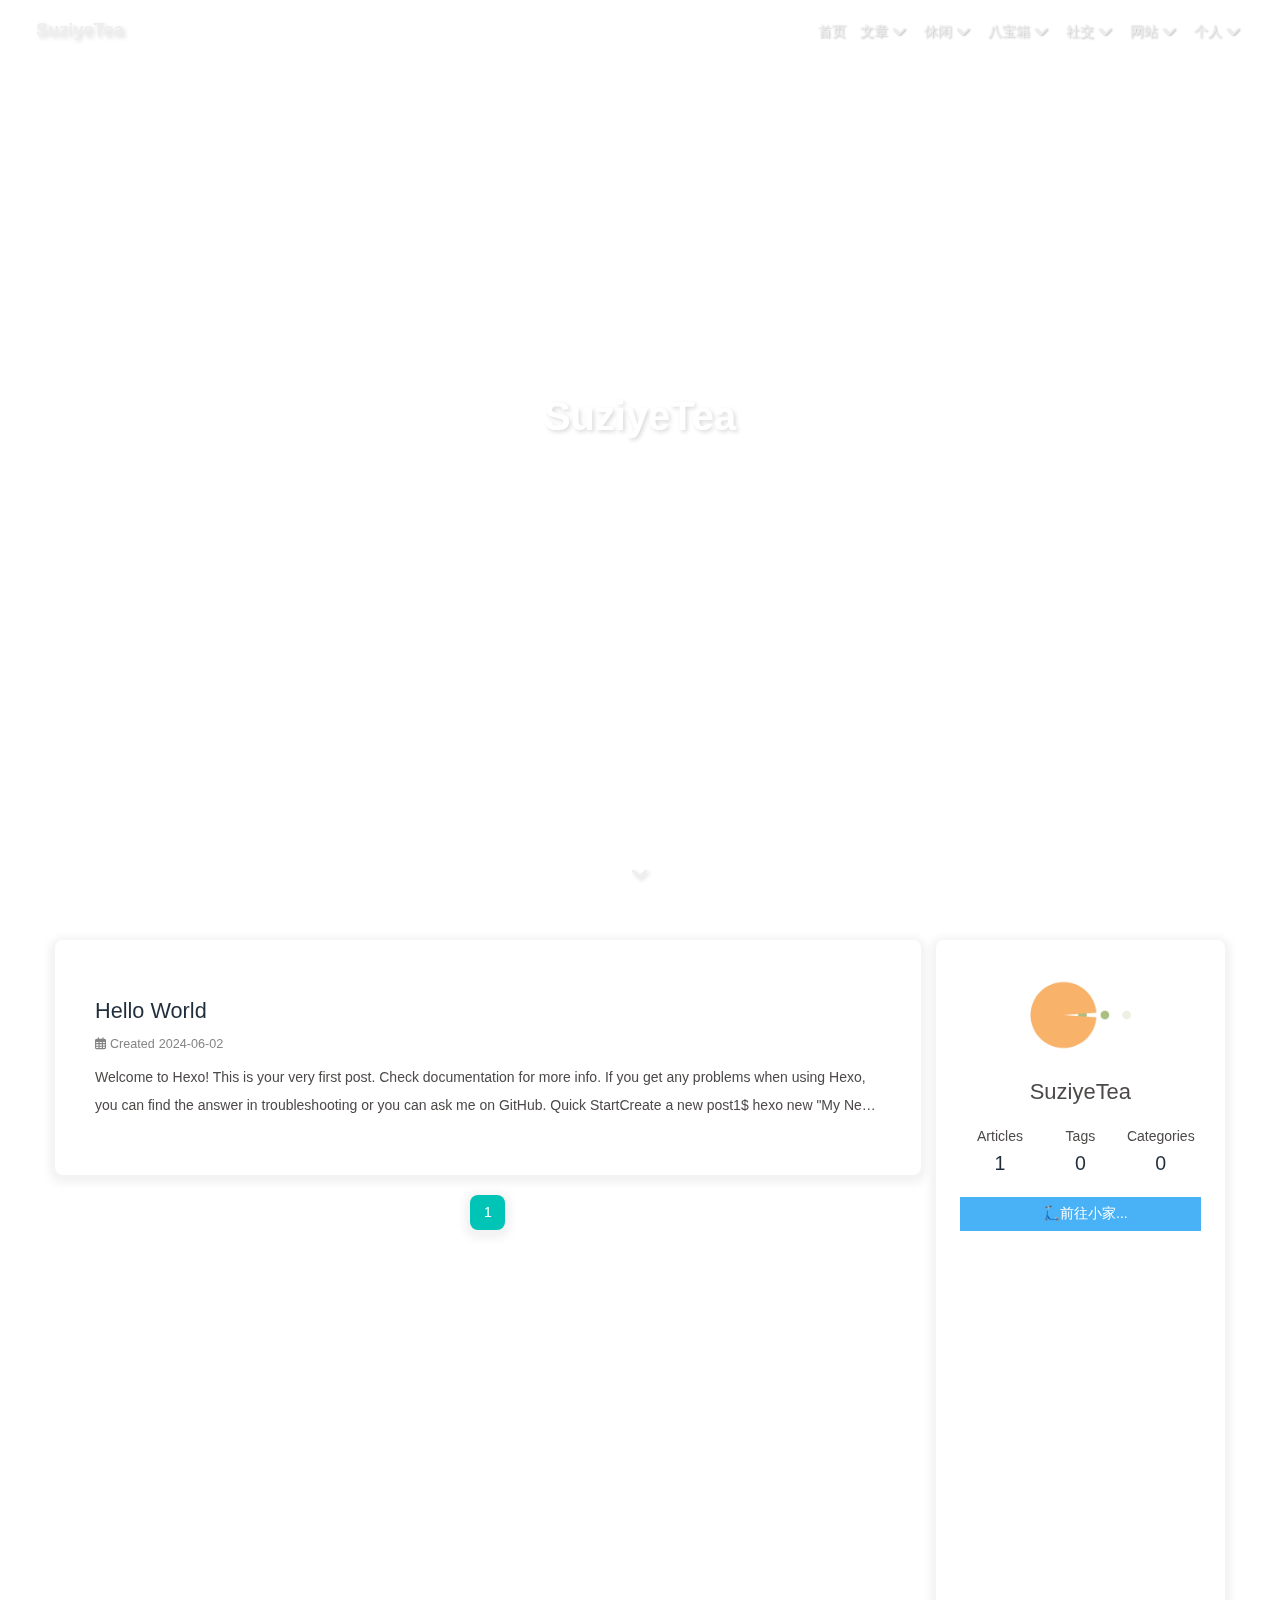
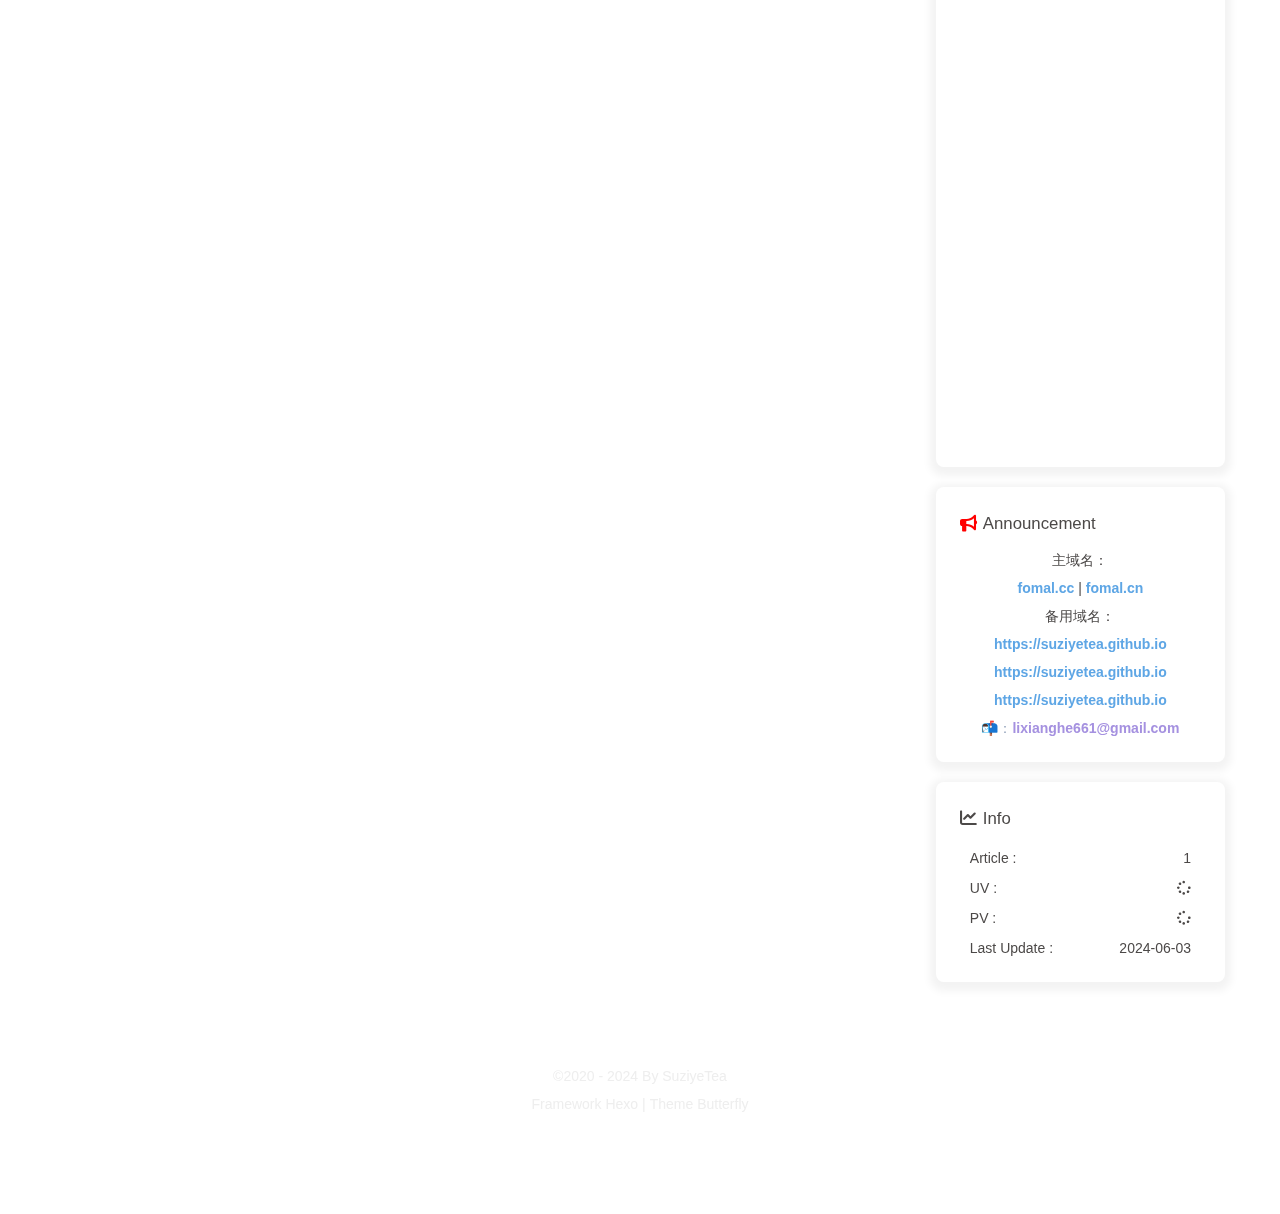
==== index.html @ bec8dd0a "Site updated: 2024-06-03 21:27:58" ====
<!DOCTYPE html><html lang="en" data-theme="light"><head><meta charset="UTF-8"><meta http-equiv="X-UA-Compatible" content="IE=edge"><meta name="viewport" content="width=device-width, initial-scale=1.0,viewport-fit=cover"><title>SuziyeTea - 反思与批判</title><meta name="author" content="SuziyeTea"><meta name="copyright" content="SuziyeTea"><meta name="format-detection" content="telephone=no"><meta name="theme-color" content="#ffffff"><meta property="og:type" content="website">
<meta property="og:title" content="SuziyeTea">
<meta property="og:url" content="http://example.com/index.html">
<meta property="og:site_name" content="SuziyeTea">
<meta property="og:locale" content="en_US">
<meta property="og:image" content="https://tuchuang.voooe.cn/images/2024/06/03/_20240603144027.jpg">
<meta property="article:author" content="SuziyeTea">
<meta name="twitter:card" content="summary">
<meta name="twitter:image" content="https://tuchuang.voooe.cn/images/2024/06/03/_20240603144027.jpg"><link rel="shortcut icon" href="/img/favicon.ico"><link rel="canonical" href="http://example.com/index.html"><link rel="preconnect" href="//cdn.jsdelivr.net"/><link rel="preconnect" href="//busuanzi.ibruce.info"/><link rel="stylesheet" href="/css/index.css?v=4.13.0"><link rel="stylesheet" href="https://cdn.jsdelivr.net/npm/@fortawesome/fontawesome-free@6.5.1/css/all.min.css"><link rel="stylesheet" href="https://cdn.jsdelivr.net/npm/@fancyapps/ui@5.0.33/dist/fancybox/fancybox.min.css" media="print" onload="this.media='all'"><script>const GLOBAL_CONFIG = {
  root: '/',
  algolia: undefined,
  localSearch: undefined,
  translate: undefined,
  noticeOutdate: undefined,
  highlight: {"plugin":"highlight.js","highlightCopy":true,"highlightLang":true,"highlightHeightLimit":false},
  copy: {
    success: 'Copy Successful',
    error: 'Copy Error',
    noSupport: 'Browser Not Supported'
  },
  relativeDate: {
    homepage: false,
    post: false
  },
  runtime: '',
  dateSuffix: {
    just: 'Just now',
    min: 'minutes ago',
    hour: 'hours ago',
    day: 'days ago',
    month: 'months ago'
  },
  copyright: undefined,
  lightbox: 'fancybox',
  Snackbar: undefined,
  infinitegrid: {
    js: 'https://cdn.jsdelivr.net/npm/@egjs/infinitegrid@4.11.1/dist/infinitegrid.min.js',
    buttonText: 'Load More'
  },
  isPhotoFigcaption: false,
  islazyload: false,
  isAnchor: false,
  percent: {
    toc: true,
    rightside: false,
  },
  autoDarkmode: false
}</script><script id="config-diff">var GLOBAL_CONFIG_SITE = {
  title: 'SuziyeTea',
  isPost: false,
  isHome: true,
  isHighlightShrink: false,
  isToc: false,
  postUpdate: '2024-06-03 21:27:54'
}</script><script>(win=>{
      win.saveToLocal = {
        set: (key, value, ttl) => {
          if (ttl === 0) return
          const now = Date.now()
          const expiry = now + ttl * 86400000
          const item = {
            value,
            expiry
          }
          localStorage.setItem(key, JSON.stringify(item))
        },
      
        get: key => {
          const itemStr = localStorage.getItem(key)
      
          if (!itemStr) {
            return undefined
          }
          const item = JSON.parse(itemStr)
          const now = Date.now()
      
          if (now > item.expiry) {
            localStorage.removeItem(key)
            return undefined
          }
          return item.value
        }
      }
    
      win.getScript = (url, attr = {}) => new Promise((resolve, reject) => {
        const script = document.createElement('script')
        script.src = url
        script.async = true
        script.onerror = reject
        script.onload = script.onreadystatechange = function() {
          const loadState = this.readyState
          if (loadState && loadState !== 'loaded' && loadState !== 'complete') return
          script.onload = script.onreadystatechange = null
          resolve()
        }

        Object.keys(attr).forEach(key => {
          script.setAttribute(key, attr[key])
        })

        document.head.appendChild(script)
      })
    
      win.getCSS = (url, id = false) => new Promise((resolve, reject) => {
        const link = document.createElement('link')
        link.rel = 'stylesheet'
        link.href = url
        if (id) link.id = id
        link.onerror = reject
        link.onload = link.onreadystatechange = function() {
          const loadState = this.readyState
          if (loadState && loadState !== 'loaded' && loadState !== 'complete') return
          link.onload = link.onreadystatechange = null
          resolve()
        }
        document.head.appendChild(link)
      })
    
      win.activateDarkMode = () => {
        document.documentElement.setAttribute('data-theme', 'dark')
        if (document.querySelector('meta[name="theme-color"]') !== null) {
          document.querySelector('meta[name="theme-color"]').setAttribute('content', '#0d0d0d')
        }
      }
      win.activateLightMode = () => {
        document.documentElement.setAttribute('data-theme', 'light')
        if (document.querySelector('meta[name="theme-color"]') !== null) {
          document.querySelector('meta[name="theme-color"]').setAttribute('content', '#ffffff')
        }
      }
      const t = saveToLocal.get('theme')
    
        if (t === 'dark') activateDarkMode()
        else if (t === 'light') activateLightMode()
      
      const asideStatus = saveToLocal.get('aside-status')
      if (asideStatus !== undefined) {
        if (asideStatus === 'hide') {
          document.documentElement.classList.add('hide-aside')
        } else {
          document.documentElement.classList.remove('hide-aside')
        }
      }
    
      const detectApple = () => {
        if(/iPad|iPhone|iPod|Macintosh/.test(navigator.userAgent)){
          document.documentElement.classList.add('apple')
        }
      }
      detectApple()
    })(window)</script><link rel="stylesheet" href="/css/custom.css" media="defer" onload="this.media='all'"><!-- hexo injector head_end start --><link rel="stylesheet" href="https://npm.elemecdn.com/hexo-butterfly-footer-beautify@1.0.0/lib/runtime.css" media="print" onload="this.media='all'"><!-- hexo injector head_end end --><meta name="generator" content="Hexo 7.2.0"></head><body><div id="web_bg"></div><div id="sidebar"><div id="menu-mask"></div><div id="sidebar-menus"><div class="avatar-img is-center"><img src="https://tuchuang.voooe.cn/images/2024/06/03/_20240603144027.jpg" onerror="onerror=null;src='/img/friend_404.gif'" alt="avatar"/></div><div class="sidebar-site-data site-data is-center"><a href="/archives/"><div class="headline">Articles</div><div class="length-num">1</div></a><a href="/tags/"><div class="headline">Tags</div><div class="length-num">0</div></a><a href="/categories/"><div class="headline">Categories</div><div class="length-num">0</div></a></div><hr class="custom-hr"/><div class="menus_items"><div class="menus_item"><a class="site-page" href="/"><i class="fa-fw icon-home"></i><span> 首页</span></a></div><div class="menus_item"><a class="site-page group" href="javascript:void(0);"><i class="fa-fw icon--article"></i><span> 文章</span><i class="fas fa-chevron-down"></i></a><ul class="menus_item_child"><li><a class="site-page child" href="/archives/"><i class="fa-fw icon-guidang1"></i><span> 归档</span></a></li><li><a class="site-page child" href="/tags/"><i class="fa-fw icon-sekuaibiaoqian"></i><span> 标签</span></a></li><li><a class="site-page child" href="/categories/"><i class="fa-fw icon-fenlei"></i><span> 分类</span></a></li></ul></div><div class="menus_item"><a class="site-page group" href="javascript:void(0);"><i class="fa-fw icon-pinweishenghuo"></i><span> 休闲</span><i class="fas fa-chevron-down"></i></a><ul class="menus_item_child"><li><a class="site-page child" href="/life/music/"><i class="fa-fw icon-yinle"></i><span> 八音盒</span></a></li><li><a class="site-page child" href="/life/movies/"><i class="fa-fw icon-dianying1"></i><span> 影院</span></a></li><li><a class="site-page child" href="/life/games/"><i class="fa-fw icon-youxishoubing"></i><span> 游戏</span></a></li></ul></div><div class="menus_item"><a class="site-page group" href="javascript:void(0);"><i class="fa-fw icon-xiangzi"></i><span> 八宝箱</span><i class="fas fa-chevron-down"></i></a><ul class="menus_item_child"><li><a class="site-page child" href="/box/gallery/"><i class="fa-fw icon-tubiaozhizuomoban"></i><span> 画廊</span></a></li><li><a class="site-page child" href="/box/animation/"><i class="fa-fw icon-nvwumao"></i><span> 动画</span></a></li><li><a class="site-page child" href="/box/nav/"><i class="fa-fw icon-zhifengche"></i><span> 网址导航</span></a></li></ul></div><div class="menus_item"><a class="site-page group" href="javascript:void(0);"><i class="fa-fw icon-shejiaoxinxi"></i><span> 社交</span><i class="fas fa-chevron-down"></i></a><ul class="menus_item_child"><li><a class="site-page child" href="/social/fcircle/"><i class="fa-fw icon-pengyouquan"></i><span> 朋友圈</span></a></li><li><a class="site-page child" href="/comments/"><i class="fa-fw icon-liuyan"></i><span> 留言板</span></a></li><li><a class="site-page child" href="/social/link/"><i class="fa-fw icon-lianjie"></i><span> 友人帐</span></a></li></ul></div><div class="menus_item"><a class="site-page group" href="javascript:void(0);"><i class="fa-fw icon-wangye"></i><span> 网站</span><i class="fas fa-chevron-down"></i></a><ul class="menus_item_child"><li><a class="site-page child" href="/site/census/"><i class="fa-fw icon--tongjibiao"></i><span> 网站统计</span></a></li><li><a class="site-page child" href="/site/echarts/"><i class="fa-fw icon-shujutongji1"></i><span> 文章统计</span></a></li><li><a class="site-page child" href="/site/time/"><i class="fa-fw icon-xianxingshalou"></i><span> 旧时光</span></a></li></ul></div><div class="menus_item"><a class="site-page group" href="javascript:void(0);"><i class="fa-fw icon-maoliang"></i><span> 个人</span><i class="fas fa-chevron-down"></i></a><ul class="menus_item_child"><li><a class="site-page child" href="/personal/bb/"><i class="fa-fw icon-qunliaotian"></i><span> 唠叨</span></a></li><li><a class="site-page child" href="/personal/love/"><i class="fa-fw icon-love-sign"></i><span> 恋爱小屋</span></a></li><li><a class="site-page child" href="/personal/about/"><i class="fa-fw icon-paperplane"></i><span> 关于</span></a></li></ul></div></div></div></div><div class="page" id="body-wrap"><header class="full_page" id="page-header"><nav id="nav"><span id="blog-info"><a href="/" title="SuziyeTea"><span class="site-name">SuziyeTea</span></a></span><div id="menus"><div class="menus_items"><div class="menus_item"><a class="site-page" href="/"><i class="fa-fw icon-home"></i><span> 首页</span></a></div><div class="menus_item"><a class="site-page group" href="javascript:void(0);"><i class="fa-fw icon--article"></i><span> 文章</span><i class="fas fa-chevron-down"></i></a><ul class="menus_item_child"><li><a class="site-page child" href="/archives/"><i class="fa-fw icon-guidang1"></i><span> 归档</span></a></li><li><a class="site-page child" href="/tags/"><i class="fa-fw icon-sekuaibiaoqian"></i><span> 标签</span></a></li><li><a class="site-page child" href="/categories/"><i class="fa-fw icon-fenlei"></i><span> 分类</span></a></li></ul></div><div class="menus_item"><a class="site-page group" href="javascript:void(0);"><i class="fa-fw icon-pinweishenghuo"></i><span> 休闲</span><i class="fas fa-chevron-down"></i></a><ul class="menus_item_child"><li><a class="site-page child" href="/life/music/"><i class="fa-fw icon-yinle"></i><span> 八音盒</span></a></li><li><a class="site-page child" href="/life/movies/"><i class="fa-fw icon-dianying1"></i><span> 影院</span></a></li><li><a class="site-page child" href="/life/games/"><i class="fa-fw icon-youxishoubing"></i><span> 游戏</span></a></li></ul></div><div class="menus_item"><a class="site-page group" href="javascript:void(0);"><i class="fa-fw icon-xiangzi"></i><span> 八宝箱</span><i class="fas fa-chevron-down"></i></a><ul class="menus_item_child"><li><a class="site-page child" href="/box/gallery/"><i class="fa-fw icon-tubiaozhizuomoban"></i><span> 画廊</span></a></li><li><a class="site-page child" href="/box/animation/"><i class="fa-fw icon-nvwumao"></i><span> 动画</span></a></li><li><a class="site-page child" href="/box/nav/"><i class="fa-fw icon-zhifengche"></i><span> 网址导航</span></a></li></ul></div><div class="menus_item"><a class="site-page group" href="javascript:void(0);"><i class="fa-fw icon-shejiaoxinxi"></i><span> 社交</span><i class="fas fa-chevron-down"></i></a><ul class="menus_item_child"><li><a class="site-page child" href="/social/fcircle/"><i class="fa-fw icon-pengyouquan"></i><span> 朋友圈</span></a></li><li><a class="site-page child" href="/comments/"><i class="fa-fw icon-liuyan"></i><span> 留言板</span></a></li><li><a class="site-page child" href="/social/link/"><i class="fa-fw icon-lianjie"></i><span> 友人帐</span></a></li></ul></div><div class="menus_item"><a class="site-page group" href="javascript:void(0);"><i class="fa-fw icon-wangye"></i><span> 网站</span><i class="fas fa-chevron-down"></i></a><ul class="menus_item_child"><li><a class="site-page child" href="/site/census/"><i class="fa-fw icon--tongjibiao"></i><span> 网站统计</span></a></li><li><a class="site-page child" href="/site/echarts/"><i class="fa-fw icon-shujutongji1"></i><span> 文章统计</span></a></li><li><a class="site-page child" href="/site/time/"><i class="fa-fw icon-xianxingshalou"></i><span> 旧时光</span></a></li></ul></div><div class="menus_item"><a class="site-page group" href="javascript:void(0);"><i class="fa-fw icon-maoliang"></i><span> 个人</span><i class="fas fa-chevron-down"></i></a><ul class="menus_item_child"><li><a class="site-page child" href="/personal/bb/"><i class="fa-fw icon-qunliaotian"></i><span> 唠叨</span></a></li><li><a class="site-page child" href="/personal/love/"><i class="fa-fw icon-love-sign"></i><span> 恋爱小屋</span></a></li><li><a class="site-page child" href="/personal/about/"><i class="fa-fw icon-paperplane"></i><span> 关于</span></a></li></ul></div></div><div id="toggle-menu"><a class="site-page" href="javascript:void(0);"><i class="fas fa-bars fa-fw"></i></a></div></div></nav><div id="site-info"><h1 id="site-title">SuziyeTea</h1><div id="site_social_icons"><a class="social-icon faa-parent animated-hover" href="/assets/QRCode.jpg" target="_blank" title="微信"><svg class="icon faa-tada" aria-hidden="true"><use xlink:href="#icon-weixin"></use></svg></a><a class="social-icon faa-parent animated-hover" href="https://res.abeim.cn/api/qq/?qq=1174008660" target="_blank" title="QQ"><svg class="icon faa-tada" aria-hidden="true"><use xlink:href="#icon-QQ"></use></svg></a><a class="social-icon faa-parent animated-hover" href="https://space.bilibili.com/220757832" target="_blank" title="B站"><svg class="icon faa-tada" aria-hidden="true"><use xlink:href="#icon-bilibili"></use></svg></a><a class="social-icon faa-parent animated-hover" href="mailto:1174008660@qq.com" target="_blank" title="QQ邮箱"><svg class="icon faa-tada" aria-hidden="true"><use xlink:href="#icon-youxiang"></use></svg></a><a class="social-icon faa-parent animated-hover" href="https://leetcode.cn/u/fomalhaut1998" target="_blank" title="力扣"><svg class="icon faa-tada" aria-hidden="true"><use xlink:href="#icon-leetcode"></use></svg></a></div></div><div id="scroll-down"><i class="fas fa-angle-down scroll-down-effects"></i></div></header><main class="layout" id="content-inner"><div class="recent-posts" id="recent-posts"><div class="recent-post-item"><div class="recent-post-info no-cover"><a class="article-title" href="/2024/06/02/hello-world/" title="Hello World">Hello World</a><div class="article-meta-wrap"><span class="post-meta-date"><i class="far fa-calendar-alt"></i><span class="article-meta-label">Created</span><time datetime="2024-06-02T13:25:18.657Z" title="Created 2024-06-02 21:25:18">2024-06-02</time></span></div><div class="content">Welcome to Hexo! This is your very first post. Check documentation for more info. If you get any problems when using Hexo, you can find the answer in troubleshooting or you can ask me on GitHub.
Quick StartCreate a new post1$ hexo new &quot;My New Post&quot;

More info: Writing
Run server1$ hexo server

More info: Server
Generate static files1$ hexo generate

More info: Generating
Deploy to remote sites1$ hexo deploy

More info: Deployment
</div></div></div><nav id="pagination"><div class="pagination"><span class="page-number current">1</span></div></nav></div><div class="aside-content" id="aside-content"><div class="card-widget card-info"><div class="is-center"><div class="avatar-img"><img src="https://tuchuang.voooe.cn/images/2024/06/03/_20240603144027.jpg" onerror="this.onerror=null;this.src='/img/friend_404.gif'" alt="avatar"/></div><div class="author-info__name">SuziyeTea</div><div class="author-info__description"></div></div><div class="card-info-data site-data is-center"><a href="/archives/"><div class="headline">Articles</div><div class="length-num">1</div></a><a href="/tags/"><div class="headline">Tags</div><div class="length-num">0</div></a><a href="/categories/"><div class="headline">Categories</div><div class="length-num">0</div></a></div><a id="card-info-btn" target="_blank" rel="noopener" href="https://github.com/suziyetea/"><i></i><span>🛴前往小家...</span></a><div class="card-info-social-icons is-center"><a class="social-icon faa-parent animated-hover" href="/assets/QRCode.jpg" target="_blank" title="微信"><svg class="icon faa-tada" aria-hidden="true"><use xlink:href="#icon-weixin"></use></svg></a><a class="social-icon faa-parent animated-hover" href="https://res.abeim.cn/api/qq/?qq=1174008660" target="_blank" title="QQ"><svg class="icon faa-tada" aria-hidden="true"><use xlink:href="#icon-QQ"></use></svg></a><a class="social-icon faa-parent animated-hover" href="https://space.bilibili.com/220757832" target="_blank" title="B站"><svg class="icon faa-tada" aria-hidden="true"><use xlink:href="#icon-bilibili"></use></svg></a><a class="social-icon faa-parent animated-hover" href="mailto:1174008660@qq.com" target="_blank" title="QQ邮箱"><svg class="icon faa-tada" aria-hidden="true"><use xlink:href="#icon-youxiang"></use></svg></a><a class="social-icon faa-parent animated-hover" href="https://leetcode.cn/u/fomalhaut1998" target="_blank" title="力扣"><svg class="icon faa-tada" aria-hidden="true"><use xlink:href="#icon-leetcode"></use></svg></a></div></div><div class="card-widget card-announcement"><div class="item-headline"><i class="fas fa-bullhorn fa-shake"></i><span>Announcement</span></div><div class="announcement_content"><center>主域名：<br><a target="_blank" rel="noopener" href="https://suziyetea.github.io/"><b><font color="#5ea6e5">fomal.cc</font></b></a>&nbsp;|&nbsp;<a target="_blank" rel="noopener" href="https://suziyetea.github.io"><b><font color="#5ea6e5">fomal.cn</font></b></a><br>备用域名：<br><a target="_blank" rel="noopener" href="https://suziyetea.github.io"><b><font color="#5ea6e5">https://suziyetea.github.io</font></b></a><br><a target="_blank" rel="noopener" href="https://suziyetea.github.io"><b><font color="#5ea6e5">https://suziyetea.github.io</font></b></a><br><a target="_blank" rel="noopener" href="https://suziyetea.github.io"><b><font color="#5ea6e5">https://suziyetea.github.io</font></b></a><br><a href="mailto:lixianghe661@gmail.com">📬：<b><font color="#a591e0">lixianghe661@gmail.com</font></b></a></center></div></div><div class="sticky_layout"><div class="card-widget card-webinfo"><div class="item-headline"><i class="fas fa-chart-line"></i><span>Info</span></div><div class="webinfo"><div class="webinfo-item"><div class="item-name">Article :</div><div class="item-count">1</div></div><div class="webinfo-item"><div class="item-name">UV :</div><div class="item-count" id="busuanzi_value_site_uv"><i class="fa-solid fa-spinner fa-spin"></i></div></div><div class="webinfo-item"><div class="item-name">PV :</div><div class="item-count" id="busuanzi_value_site_pv"><i class="fa-solid fa-spinner fa-spin"></i></div></div><div class="webinfo-item"><div class="item-name">Last Update :</div><div class="item-count" id="last-push-date" data-lastPushDate="2024-06-03T13:27:54.337Z"><i class="fa-solid fa-spinner fa-spin"></i></div></div></div></div></div></div></main><footer id="footer"><div id="footer-wrap"><div class="copyright">&copy;2020 - 2024 By SuziyeTea</div><div class="framework-info"><span>Framework </span><a target="_blank" rel="noopener" href="https://hexo.io">Hexo</a><span class="footer-separator">|</span><span>Theme </span><a target="_blank" rel="noopener" href="https://github.com/jerryc127/hexo-theme-butterfly">Butterfly</a></div></div></footer></div><div id="rightside"><div id="rightside-config-hide"><button id="darkmode" type="button" title="Toggle Between Light And Dark Mode"><i class="fas fa-adjust"></i></button><button id="hide-aside-btn" type="button" title="Toggle between Single-column and Double-column"><i class="fas fa-arrows-alt-h"></i></button></div><div id="rightside-config-show"><button id="rightside-config" type="button" title="Setting"><i class="fas fa-cog fa-spin"></i></button><button id="go-up" type="button" title="Back To Top"><span class="scroll-percent"></span><i class="fas fa-arrow-up"></i></button></div></div><div><script src="/js/utils.js?v=4.13.0"></script><script src="/js/main.js?v=4.13.0"></script><script src="https://cdn.jsdelivr.net/npm/@fancyapps/ui@5.0.33/dist/fancybox/fancybox.umd.min.js"></script><div class="js-pjax"></div><script async src="/js/title.js"></script><script async data-pjax src="//busuanzi.ibruce.info/busuanzi/2.3/busuanzi.pure.mini.js"></script></div><!-- hexo injector body_end start --><script data-pjax>
  function butterfly_footer_beautify_injector_config(){
    var parent_div_git = document.getElementById('footer-wrap');
    var item_html = '<p id="ghbdages"><a class="github-badge" target="_blank" href="https://hexo.io/" style="margin-inline:5px" data-title="博客框架为Hexo_v6.2.0" title=""><img src="https://img.shields.io/badge/Frame-Hexo-blue?style=flat&amp;logo=hexo" alt=""/></a><a class="github-badge" target="_blank" href="https://butterfly.js.org/" style="margin-inline:5px" data-title="主题版本Butterfly_v4.3.1" title=""><img src="https://img.shields.io/badge/Theme-Butterfly-6513df?style=flat&amp;logo=bitdefender" alt=""/></a><a class="github-badge" target="_blank" href="https://vercel.com/" style="margin-inline:5px" data-title="本站采用多线部署，主线路托管于Vercel" title=""><img src="https://img.shields.io/badge/Hosted-Vercel-brightgreen?style=flat&amp;logo=Vercel" alt=""/></a><a class="github-badge" target="_blank" href="https://dashboard.4everland.org/" style="margin-inline:5px" data-title="本站采用多线部署，备用线路托管于4EVERLAND" title=""><img src="https://img.shields.io/badge/Hosted-4EVERLAND-22DDDD?style=flat&amp;logo=IPFS" alt=""/></a><a class="github-badge" target="_blank" href="https://github.com/" style="margin-inline:5px" data-title="本站项目由Github托管" title=""><img src="https://img.shields.io/badge/Source-Github-d021d6?style=flat&amp;logo=GitHub" alt=""/></a><a class="github-badge" target="_blank" href="http://creativecommons.org/licenses/by-nc-sa/4.0/" style="margin-inline:5px" data-title="本站采用知识共享署名-非商业性使用-相同方式共享4.0国际许可协议进行许可" title=""><img src="https://img.shields.io/badge/Copyright-BY--NC--SA%204.0-d42328?style=flat&amp;logo=Claris" alt=""/></a></p>';
    console.log('已挂载butterfly_footer_beautify')
    parent_div_git.insertAdjacentHTML("beforeend",item_html)
    }
  var elist = 'null'.split(',');
  var cpage = location.pathname;
  var epage = 'all';
  var flag = 0;

  for (var i=0;i<elist.length;i++){
    if (cpage.includes(elist[i])){
      flag++;
    }
  }

  if ((epage ==='all')&&(flag == 0)){
    butterfly_footer_beautify_injector_config();
  }
  else if (epage === cpage){
    butterfly_footer_beautify_injector_config();
  }
  </script><!-- hexo injector body_end end --><script src="/live2dw/lib/L2Dwidget.min.js?094cbace49a39548bed64abff5988b05"></script><script>L2Dwidget.init({"log":false,"pluginJsPath":"lib/","pluginModelPath":"assets/","pluginRootPath":"live2dw/","tagMode":false});</script></body></html>
---- css/custom.css ----
/* 页脚与头图透明 */
#footer {
    background: transparent !important;
  }
  #page-header {
    background: transparent !important;
  }
  
  /* 白天模式遮罩透明 */
  #footer::before {
    background: transparent !important;
  }
  #page-header::before {
    background: transparent !important;
  }
  
  /* 夜间模式遮罩透明 */
  [data-theme="dark"] #footer::before {
    background: transparent !important;
  }
  [data-theme="dark"] #page-header::before {
    background: transparent !important;
  }

/* 鼠标样式 */
#cursor {
    position: fixed;
    width: 16px;
    height: 16px;
    /* 这里改变跟随的底色 */
    background: var(--theme-color);
    border-radius: 8px;
    opacity: 0.25;
    z-index: 10086;
    pointer-events: none;
    transition: 0.2s ease-in-out;
    transition-property: background, opacity, transform;
  }
  
  #cursor.hidden {
    opacity: 0;
  }
  
  #cursor.hover {
    opacity: 0.1;
    transform: scale(2.5);
    -webkit-transform: scale(2.5);
    -moz-transform: scale(2.5);
    -ms-transform: scale(2.5);
    -o-transform: scale(2.5);
  }
  
  #cursor.active {
    opacity: 0.5;
    transform: scale(0.5);
    -webkit-transform: scale(0.5);
    -moz-transform: scale(0.5);
    -ms-transform: scale(0.5);
    -o-transform: scale(0.5);
  }
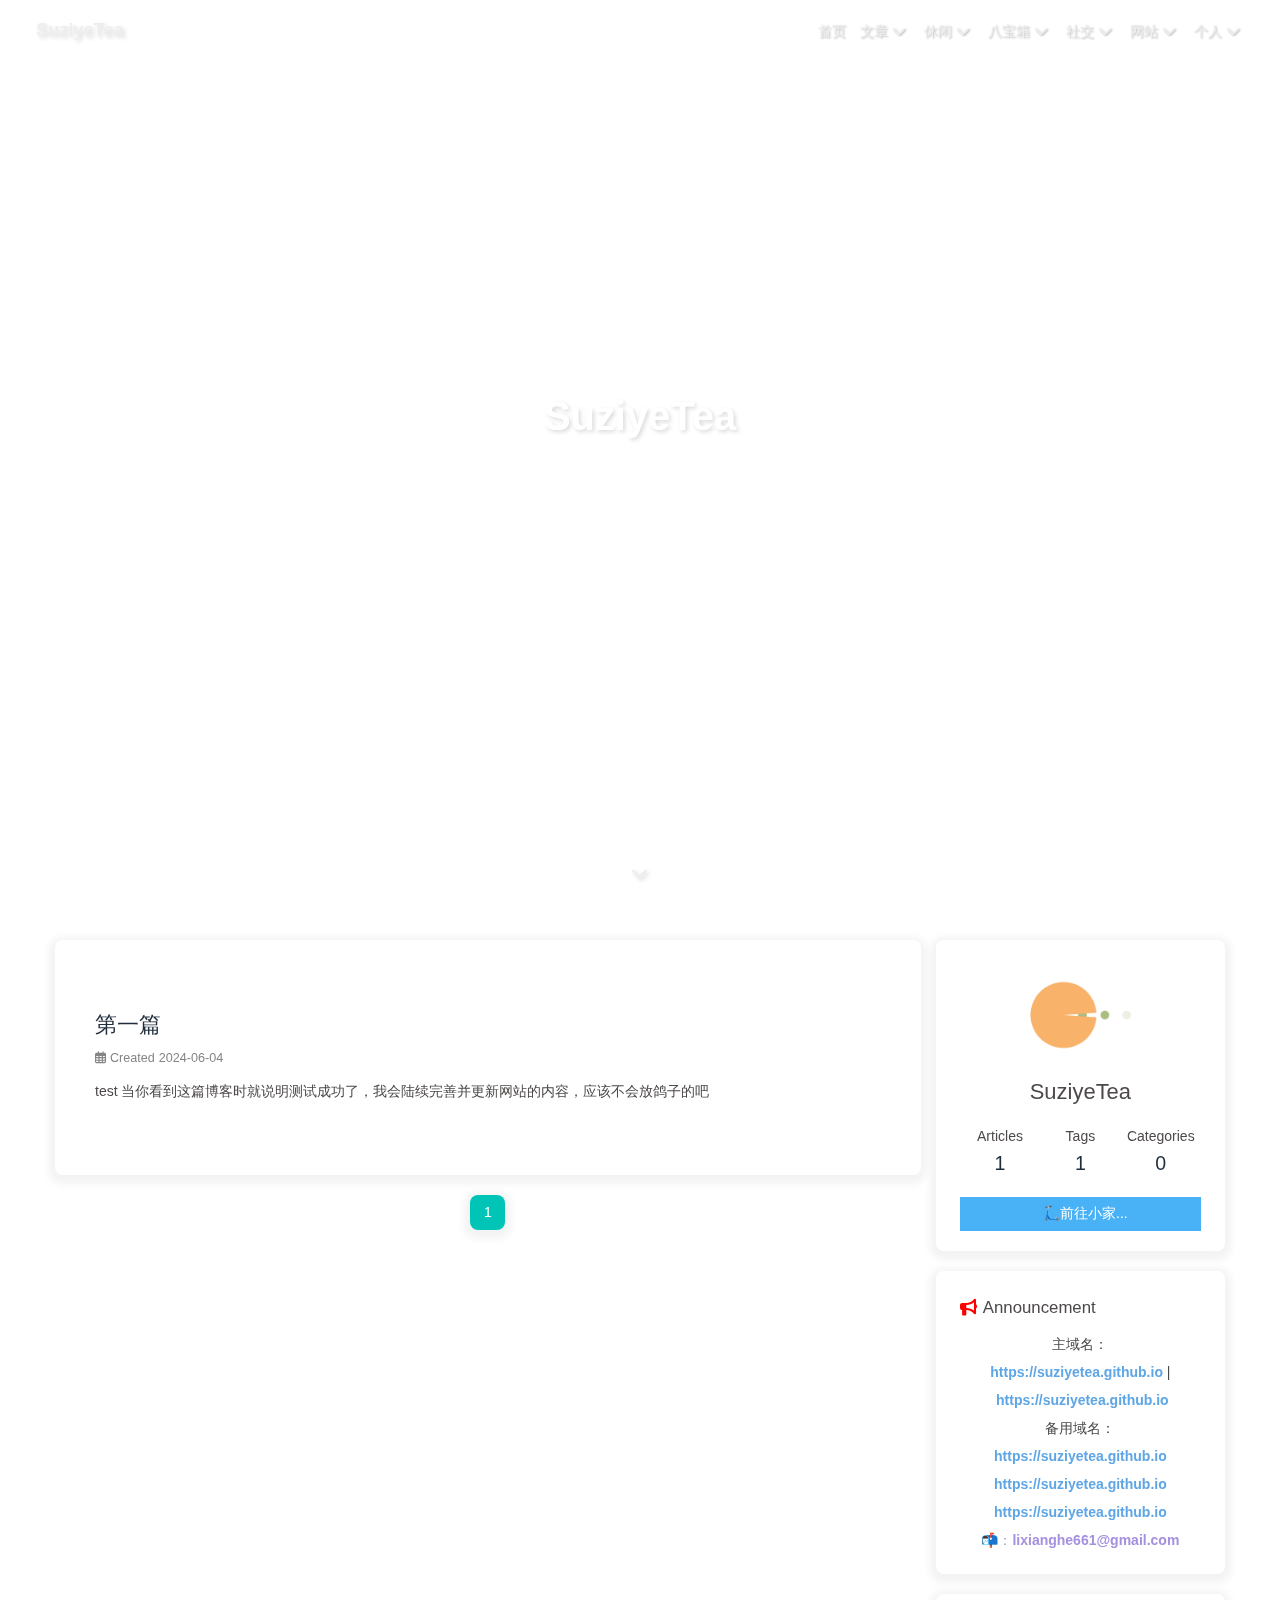
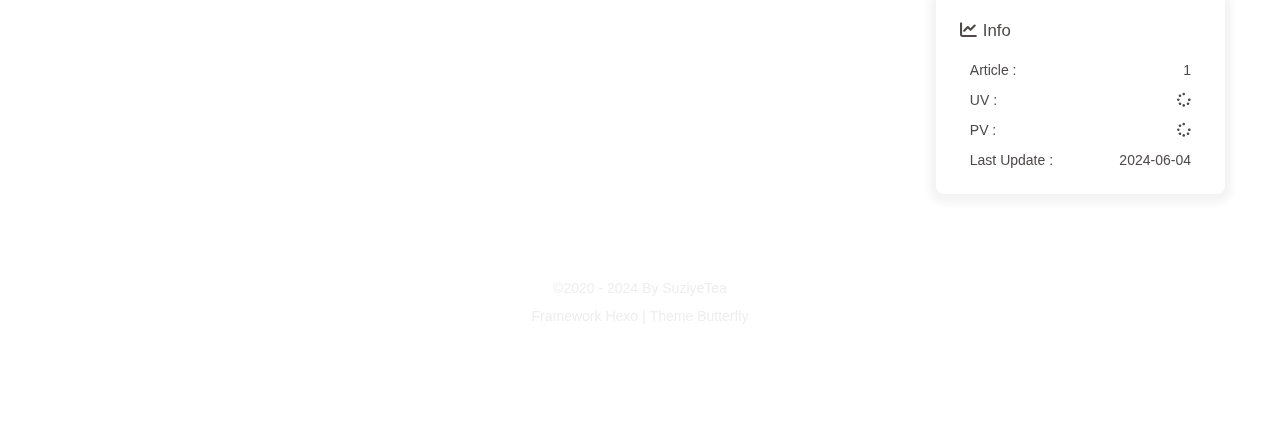
==== commit 7b33fb4b: "Site updated: 2024-06-04 15:43:42" ====
--- a/index.html
+++ b/index.html
@@ -1,12 +1,12 @@
 <!DOCTYPE html><html lang="en" data-theme="light"><head><meta charset="UTF-8"><meta http-equiv="X-UA-Compatible" content="IE=edge"><meta name="viewport" content="width=device-width, initial-scale=1.0,viewport-fit=cover"><title>SuziyeTea - 反思与批判</title><meta name="author" content="SuziyeTea"><meta name="copyright" content="SuziyeTea"><meta name="format-detection" content="telephone=no"><meta name="theme-color" content="#ffffff"><meta property="og:type" content="website">
 <meta property="og:title" content="SuziyeTea">
-<meta property="og:url" content="http://example.com/index.html">
+<meta property="og:url" content="http://aznami.com/index.html">
 <meta property="og:site_name" content="SuziyeTea">
 <meta property="og:locale" content="en_US">
 <meta property="og:image" content="https://tuchuang.voooe.cn/images/2024/06/03/_20240603144027.jpg">
 <meta property="article:author" content="SuziyeTea">
 <meta name="twitter:card" content="summary">
-<meta name="twitter:image" content="https://tuchuang.voooe.cn/images/2024/06/03/_20240603144027.jpg"><link rel="shortcut icon" href="/img/favicon.ico"><link rel="canonical" href="http://example.com/index.html"><link rel="preconnect" href="//cdn.jsdelivr.net"/><link rel="preconnect" href="//busuanzi.ibruce.info"/><link rel="stylesheet" href="/css/index.css?v=4.13.0"><link rel="stylesheet" href="https://cdn.jsdelivr.net/npm/@fortawesome/fontawesome-free@6.5.1/css/all.min.css"><link rel="stylesheet" href="https://cdn.jsdelivr.net/npm/@fancyapps/ui@5.0.33/dist/fancybox/fancybox.min.css" media="print" onload="this.media='all'"><script>const GLOBAL_CONFIG = {
+<meta name="twitter:image" content="https://tuchuang.voooe.cn/images/2024/06/03/_20240603144027.jpg"><link rel="shortcut icon" href="/img/favicon.ico"><link rel="canonical" href="http://aznami.com/index.html"><link rel="preconnect" href="//cdn.jsdelivr.net"/><link rel="preconnect" href="//busuanzi.ibruce.info"/><link rel="stylesheet" href="/css/index.css?v=4.13.0"><link rel="stylesheet" href="https://cdn.jsdelivr.net/npm/@fortawesome/fontawesome-free@6.5.1/css/all.min.css"><link rel="stylesheet" href="https://cdn.jsdelivr.net/npm/@fancyapps/ui@5.0.33/dist/fancybox/fancybox.min.css" media="print" onload="this.media='all'"><script>const GLOBAL_CONFIG = {
   root: '/',
   algolia: undefined,
   localSearch: undefined,
@@ -51,7 +51,7 @@
   isHome: true,
   isHighlightShrink: false,
   isToc: false,
-  postUpdate: '2024-06-03 21:27:54'
+  postUpdate: '2024-06-04 15:43:37'
 }</script><script>(win=>{
       win.saveToLocal = {
         set: (key, value, ttl) => {
@@ -148,20 +148,8 @@
         }
       }
       detectApple()
-    })(window)</script><link rel="stylesheet" href="/css/custom.css" media="defer" onload="this.media='all'"><!-- hexo injector head_end start --><link rel="stylesheet" href="https://npm.elemecdn.com/hexo-butterfly-footer-beautify@1.0.0/lib/runtime.css" media="print" onload="this.media='all'"><!-- hexo injector head_end end --><meta name="generator" content="Hexo 7.2.0"></head><body><div id="web_bg"></div><div id="sidebar"><div id="menu-mask"></div><div id="sidebar-menus"><div class="avatar-img is-center"><img src="https://tuchuang.voooe.cn/images/2024/06/03/_20240603144027.jpg" onerror="onerror=null;src='/img/friend_404.gif'" alt="avatar"/></div><div class="sidebar-site-data site-data is-center"><a href="/archives/"><div class="headline">Articles</div><div class="length-num">1</div></a><a href="/tags/"><div class="headline">Tags</div><div class="length-num">0</div></a><a href="/categories/"><div class="headline">Categories</div><div class="length-num">0</div></a></div><hr class="custom-hr"/><div class="menus_items"><div class="menus_item"><a class="site-page" href="/"><i class="fa-fw icon-home"></i><span> 首页</span></a></div><div class="menus_item"><a class="site-page group" href="javascript:void(0);"><i class="fa-fw icon--article"></i><span> 文章</span><i class="fas fa-chevron-down"></i></a><ul class="menus_item_child"><li><a class="site-page child" href="/archives/"><i class="fa-fw icon-guidang1"></i><span> 归档</span></a></li><li><a class="site-page child" href="/tags/"><i class="fa-fw icon-sekuaibiaoqian"></i><span> 标签</span></a></li><li><a class="site-page child" href="/categories/"><i class="fa-fw icon-fenlei"></i><span> 分类</span></a></li></ul></div><div class="menus_item"><a class="site-page group" href="javascript:void(0);"><i class="fa-fw icon-pinweishenghuo"></i><span> 休闲</span><i class="fas fa-chevron-down"></i></a><ul class="menus_item_child"><li><a class="site-page child" href="/life/music/"><i class="fa-fw icon-yinle"></i><span> 八音盒</span></a></li><li><a class="site-page child" href="/life/movies/"><i class="fa-fw icon-dianying1"></i><span> 影院</span></a></li><li><a class="site-page child" href="/life/games/"><i class="fa-fw icon-youxishoubing"></i><span> 游戏</span></a></li></ul></div><div class="menus_item"><a class="site-page group" href="javascript:void(0);"><i class="fa-fw icon-xiangzi"></i><span> 八宝箱</span><i class="fas fa-chevron-down"></i></a><ul class="menus_item_child"><li><a class="site-page child" href="/box/gallery/"><i class="fa-fw icon-tubiaozhizuomoban"></i><span> 画廊</span></a></li><li><a class="site-page child" href="/box/animation/"><i class="fa-fw icon-nvwumao"></i><span> 动画</span></a></li><li><a class="site-page child" href="/box/nav/"><i class="fa-fw icon-zhifengche"></i><span> 网址导航</span></a></li></ul></div><div class="menus_item"><a class="site-page group" href="javascript:void(0);"><i class="fa-fw icon-shejiaoxinxi"></i><span> 社交</span><i class="fas fa-chevron-down"></i></a><ul class="menus_item_child"><li><a class="site-page child" href="/social/fcircle/"><i class="fa-fw icon-pengyouquan"></i><span> 朋友圈</span></a></li><li><a class="site-page child" href="/comments/"><i class="fa-fw icon-liuyan"></i><span> 留言板</span></a></li><li><a class="site-page child" href="/social/link/"><i class="fa-fw icon-lianjie"></i><span> 友人帐</span></a></li></ul></div><div class="menus_item"><a class="site-page group" href="javascript:void(0);"><i class="fa-fw icon-wangye"></i><span> 网站</span><i class="fas fa-chevron-down"></i></a><ul class="menus_item_child"><li><a class="site-page child" href="/site/census/"><i class="fa-fw icon--tongjibiao"></i><span> 网站统计</span></a></li><li><a class="site-page child" href="/site/echarts/"><i class="fa-fw icon-shujutongji1"></i><span> 文章统计</span></a></li><li><a class="site-page child" href="/site/time/"><i class="fa-fw icon-xianxingshalou"></i><span> 旧时光</span></a></li></ul></div><div class="menus_item"><a class="site-page group" href="javascript:void(0);"><i class="fa-fw icon-maoliang"></i><span> 个人</span><i class="fas fa-chevron-down"></i></a><ul class="menus_item_child"><li><a class="site-page child" href="/personal/bb/"><i class="fa-fw icon-qunliaotian"></i><span> 唠叨</span></a></li><li><a class="site-page child" href="/personal/love/"><i class="fa-fw icon-love-sign"></i><span> 恋爱小屋</span></a></li><li><a class="site-page child" href="/personal/about/"><i class="fa-fw icon-paperplane"></i><span> 关于</span></a></li></ul></div></div></div></div><div class="page" id="body-wrap"><header class="full_page" id="page-header"><nav id="nav"><span id="blog-info"><a href="/" title="SuziyeTea"><span class="site-name">SuziyeTea</span></a></span><div id="menus"><div class="menus_items"><div class="menus_item"><a class="site-page" href="/"><i class="fa-fw icon-home"></i><span> 首页</span></a></div><div class="menus_item"><a class="site-page group" href="javascript:void(0);"><i class="fa-fw icon--article"></i><span> 文章</span><i class="fas fa-chevron-down"></i></a><ul class="menus_item_child"><li><a class="site-page child" href="/archives/"><i class="fa-fw icon-guidang1"></i><span> 归档</span></a></li><li><a class="site-page child" href="/tags/"><i class="fa-fw icon-sekuaibiaoqian"></i><span> 标签</span></a></li><li><a class="site-page child" href="/categories/"><i class="fa-fw icon-fenlei"></i><span> 分类</span></a></li></ul></div><div class="menus_item"><a class="site-page group" href="javascript:void(0);"><i class="fa-fw icon-pinweishenghuo"></i><span> 休闲</span><i class="fas fa-chevron-down"></i></a><ul class="menus_item_child"><li><a class="site-page child" href="/life/music/"><i class="fa-fw icon-yinle"></i><span> 八音盒</span></a></li><li><a class="site-page child" href="/life/movies/"><i class="fa-fw icon-dianying1"></i><span> 影院</span></a></li><li><a class="site-page child" href="/life/games/"><i class="fa-fw icon-youxishoubing"></i><span> 游戏</span></a></li></ul></div><div class="menus_item"><a class="site-page group" href="javascript:void(0);"><i class="fa-fw icon-xiangzi"></i><span> 八宝箱</span><i class="fas fa-chevron-down"></i></a><ul class="menus_item_child"><li><a class="site-page child" href="/box/gallery/"><i class="fa-fw icon-tubiaozhizuomoban"></i><span> 画廊</span></a></li><li><a class="site-page child" href="/box/animation/"><i class="fa-fw icon-nvwumao"></i><span> 动画</span></a></li><li><a class="site-page child" href="/box/nav/"><i class="fa-fw icon-zhifengche"></i><span> 网址导航</span></a></li></ul></div><div class="menus_item"><a class="site-page group" href="javascript:void(0);"><i class="fa-fw icon-shejiaoxinxi"></i><span> 社交</span><i class="fas fa-chevron-down"></i></a><ul class="menus_item_child"><li><a class="site-page child" href="/social/fcircle/"><i class="fa-fw icon-pengyouquan"></i><span> 朋友圈</span></a></li><li><a class="site-page child" href="/comments/"><i class="fa-fw icon-liuyan"></i><span> 留言板</span></a></li><li><a class="site-page child" href="/social/link/"><i class="fa-fw icon-lianjie"></i><span> 友人帐</span></a></li></ul></div><div class="menus_item"><a class="site-page group" href="javascript:void(0);"><i class="fa-fw icon-wangye"></i><span> 网站</span><i class="fas fa-chevron-down"></i></a><ul class="menus_item_child"><li><a class="site-page child" href="/site/census/"><i class="fa-fw icon--tongjibiao"></i><span> 网站统计</span></a></li><li><a class="site-page child" href="/site/echarts/"><i class="fa-fw icon-shujutongji1"></i><span> 文章统计</span></a></li><li><a class="site-page child" href="/site/time/"><i class="fa-fw icon-xianxingshalou"></i><span> 旧时光</span></a></li></ul></div><div class="menus_item"><a class="site-page group" href="javascript:void(0);"><i class="fa-fw icon-maoliang"></i><span> 个人</span><i class="fas fa-chevron-down"></i></a><ul class="menus_item_child"><li><a class="site-page child" href="/personal/bb/"><i class="fa-fw icon-qunliaotian"></i><span> 唠叨</span></a></li><li><a class="site-page child" href="/personal/love/"><i class="fa-fw icon-love-sign"></i><span> 恋爱小屋</span></a></li><li><a class="site-page child" href="/personal/about/"><i class="fa-fw icon-paperplane"></i><span> 关于</span></a></li></ul></div></div><div id="toggle-menu"><a class="site-page" href="javascript:void(0);"><i class="fas fa-bars fa-fw"></i></a></div></div></nav><div id="site-info"><h1 id="site-title">SuziyeTea</h1><div id="site_social_icons"><a class="social-icon faa-parent animated-hover" href="/assets/QRCode.jpg" target="_blank" title="微信"><svg class="icon faa-tada" aria-hidden="true"><use xlink:href="#icon-weixin"></use></svg></a><a class="social-icon faa-parent animated-hover" href="https://res.abeim.cn/api/qq/?qq=1174008660" target="_blank" title="QQ"><svg class="icon faa-tada" aria-hidden="true"><use xlink:href="#icon-QQ"></use></svg></a><a class="social-icon faa-parent animated-hover" href="https://space.bilibili.com/220757832" target="_blank" title="B站"><svg class="icon faa-tada" aria-hidden="true"><use xlink:href="#icon-bilibili"></use></svg></a><a class="social-icon faa-parent animated-hover" href="mailto:1174008660@qq.com" target="_blank" title="QQ邮箱"><svg class="icon faa-tada" aria-hidden="true"><use xlink:href="#icon-youxiang"></use></svg></a><a class="social-icon faa-parent animated-hover" href="https://leetcode.cn/u/fomalhaut1998" target="_blank" title="力扣"><svg class="icon faa-tada" aria-hidden="true"><use xlink:href="#icon-leetcode"></use></svg></a></div></div><div id="scroll-down"><i class="fas fa-angle-down scroll-down-effects"></i></div></header><main class="layout" id="content-inner"><div class="recent-posts" id="recent-posts"><div class="recent-post-item"><div class="recent-post-info no-cover"><a class="article-title" href="/2024/06/02/hello-world/" title="Hello World">Hello World</a><div class="article-meta-wrap"><span class="post-meta-date"><i class="far fa-calendar-alt"></i><span class="article-meta-label">Created</span><time datetime="2024-06-02T13:25:18.657Z" title="Created 2024-06-02 21:25:18">2024-06-02</time></span></div><div class="content">Welcome to Hexo! This is your very first post. Check documentation for more info. If you get any problems when using Hexo, you can find the answer in troubleshooting or you can ask me on GitHub.
-Quick StartCreate a new post1$ hexo new &quot;My New Post&quot;
-
-More info: Writing
-Run server1$ hexo server
-
-More info: Server
-Generate static files1$ hexo generate
-
-More info: Generating
-Deploy to remote sites1$ hexo deploy
-
-More info: Deployment
-</div></div></div><nav id="pagination"><div class="pagination"><span class="page-number current">1</span></div></nav></div><div class="aside-content" id="aside-content"><div class="card-widget card-info"><div class="is-center"><div class="avatar-img"><img src="https://tuchuang.voooe.cn/images/2024/06/03/_20240603144027.jpg" onerror="this.onerror=null;this.src='/img/friend_404.gif'" alt="avatar"/></div><div class="author-info__name">SuziyeTea</div><div class="author-info__description"></div></div><div class="card-info-data site-data is-center"><a href="/archives/"><div class="headline">Articles</div><div class="length-num">1</div></a><a href="/tags/"><div class="headline">Tags</div><div class="length-num">0</div></a><a href="/categories/"><div class="headline">Categories</div><div class="length-num">0</div></a></div><a id="card-info-btn" target="_blank" rel="noopener" href="https://github.com/suziyetea/"><i></i><span>🛴前往小家...</span></a><div class="card-info-social-icons is-center"><a class="social-icon faa-parent animated-hover" href="/assets/QRCode.jpg" target="_blank" title="微信"><svg class="icon faa-tada" aria-hidden="true"><use xlink:href="#icon-weixin"></use></svg></a><a class="social-icon faa-parent animated-hover" href="https://res.abeim.cn/api/qq/?qq=1174008660" target="_blank" title="QQ"><svg class="icon faa-tada" aria-hidden="true"><use xlink:href="#icon-QQ"></use></svg></a><a class="social-icon faa-parent animated-hover" href="https://space.bilibili.com/220757832" target="_blank" title="B站"><svg class="icon faa-tada" aria-hidden="true"><use xlink:href="#icon-bilibili"></use></svg></a><a class="social-icon faa-parent animated-hover" href="mailto:1174008660@qq.com" target="_blank" title="QQ邮箱"><svg class="icon faa-tada" aria-hidden="true"><use xlink:href="#icon-youxiang"></use></svg></a><a class="social-icon faa-parent animated-hover" href="https://leetcode.cn/u/fomalhaut1998" target="_blank" title="力扣"><svg class="icon faa-tada" aria-hidden="true"><use xlink:href="#icon-leetcode"></use></svg></a></div></div><div class="card-widget card-announcement"><div class="item-headline"><i class="fas fa-bullhorn fa-shake"></i><span>Announcement</span></div><div class="announcement_content"><center>主域名：<br><a target="_blank" rel="noopener" href="https://suziyetea.github.io/"><b><font color="#5ea6e5">fomal.cc</font></b></a>&nbsp;|&nbsp;<a target="_blank" rel="noopener" href="https://suziyetea.github.io"><b><font color="#5ea6e5">fomal.cn</font></b></a><br>备用域名：<br><a target="_blank" rel="noopener" href="https://suziyetea.github.io"><b><font color="#5ea6e5">https://suziyetea.github.io</font></b></a><br><a target="_blank" rel="noopener" href="https://suziyetea.github.io"><b><font color="#5ea6e5">https://suziyetea.github.io</font></b></a><br><a target="_blank" rel="noopener" href="https://suziyetea.github.io"><b><font color="#5ea6e5">https://suziyetea.github.io</font></b></a><br><a href="mailto:lixianghe661@gmail.com">📬：<b><font color="#a591e0">lixianghe661@gmail.com</font></b></a></center></div></div><div class="sticky_layout"><div class="card-widget card-webinfo"><div class="item-headline"><i class="fas fa-chart-line"></i><span>Info</span></div><div class="webinfo"><div class="webinfo-item"><div class="item-name">Article :</div><div class="item-count">1</div></div><div class="webinfo-item"><div class="item-name">UV :</div><div class="item-count" id="busuanzi_value_site_uv"><i class="fa-solid fa-spinner fa-spin"></i></div></div><div class="webinfo-item"><div class="item-name">PV :</div><div class="item-count" id="busuanzi_value_site_pv"><i class="fa-solid fa-spinner fa-spin"></i></div></div><div class="webinfo-item"><div class="item-name">Last Update :</div><div class="item-count" id="last-push-date" data-lastPushDate="2024-06-03T13:27:54.337Z"><i class="fa-solid fa-spinner fa-spin"></i></div></div></div></div></div></div></main><footer id="footer"><div id="footer-wrap"><div class="copyright">&copy;2020 - 2024 By SuziyeTea</div><div class="framework-info"><span>Framework </span><a target="_blank" rel="noopener" href="https://hexo.io">Hexo</a><span class="footer-separator">|</span><span>Theme </span><a target="_blank" rel="noopener" href="https://github.com/jerryc127/hexo-theme-butterfly">Butterfly</a></div></div></footer></div><div id="rightside"><div id="rightside-config-hide"><button id="darkmode" type="button" title="Toggle Between Light And Dark Mode"><i class="fas fa-adjust"></i></button><button id="hide-aside-btn" type="button" title="Toggle between Single-column and Double-column"><i class="fas fa-arrows-alt-h"></i></button></div><div id="rightside-config-show"><button id="rightside-config" type="button" title="Setting"><i class="fas fa-cog fa-spin"></i></button><button id="go-up" type="button" title="Back To Top"><span class="scroll-percent"></span><i class="fas fa-arrow-up"></i></button></div></div><div><script src="/js/utils.js?v=4.13.0"></script><script src="/js/main.js?v=4.13.0"></script><script src="https://cdn.jsdelivr.net/npm/@fancyapps/ui@5.0.33/dist/fancybox/fancybox.umd.min.js"></script><div class="js-pjax"></div><script async src="/js/title.js"></script><script async data-pjax src="//busuanzi.ibruce.info/busuanzi/2.3/busuanzi.pure.mini.js"></script></div><!-- hexo injector body_end start --><script data-pjax>
+    })(window)</script><link rel="stylesheet" href="/css/custom.css" media="defer" onload="this.media='all'"><!-- hexo injector head_end start --><link rel="stylesheet" href="https://npm.elemecdn.com/hexo-butterfly-footer-beautify@1.0.0/lib/runtime.css" media="print" onload="this.media='all'"><!-- hexo injector head_end end --><meta name="generator" content="Hexo 7.2.0"></head><body><div id="web_bg"></div><div id="sidebar"><div id="menu-mask"></div><div id="sidebar-menus"><div class="avatar-img is-center"><img src="https://tuchuang.voooe.cn/images/2024/06/03/_20240603144027.jpg" onerror="onerror=null;src='/img/friend_404.gif'" alt="avatar"/></div><div class="sidebar-site-data site-data is-center"><a href="/archives/"><div class="headline">Articles</div><div class="length-num">1</div></a><a href="/tags/"><div class="headline">Tags</div><div class="length-num">1</div></a><a href="/categories/"><div class="headline">Categories</div><div class="length-num">0</div></a></div><hr class="custom-hr"/><div class="menus_items"><div class="menus_item"><a class="site-page" href="/"><i class="fa-fw icon-home"></i><span> 首页</span></a></div><div class="menus_item"><a class="site-page group" href="javascript:void(0);"><i class="fa-fw icon--article"></i><span> 文章</span><i class="fas fa-chevron-down"></i></a><ul class="menus_item_child"><li><a class="site-page child" href="/archives/"><i class="fa-fw icon-guidang1"></i><span> 归档</span></a></li><li><a class="site-page child" href="/tags/"><i class="fa-fw icon-sekuaibiaoqian"></i><span> 标签</span></a></li><li><a class="site-page child" href="/categories/"><i class="fa-fw icon-fenlei"></i><span> 分类</span></a></li></ul></div><div class="menus_item"><a class="site-page group" href="javascript:void(0);"><i class="fa-fw icon-pinweishenghuo"></i><span> 休闲</span><i class="fas fa-chevron-down"></i></a><ul class="menus_item_child"><li><a class="site-page child" href="/life/music/"><i class="fa-fw icon-yinle"></i><span> 八音盒</span></a></li><li><a class="site-page child" href="/life/movies/"><i class="fa-fw icon-dianying1"></i><span> 影院</span></a></li><li><a class="site-page child" href="/life/games/"><i class="fa-fw icon-youxishoubing"></i><span> 游戏</span></a></li></ul></div><div class="menus_item"><a class="site-page group" href="javascript:void(0);"><i class="fa-fw icon-xiangzi"></i><span> 八宝箱</span><i class="fas fa-chevron-down"></i></a><ul class="menus_item_child"><li><a class="site-page child" href="/box/gallery/"><i class="fa-fw icon-tubiaozhizuomoban"></i><span> 画廊</span></a></li><li><a class="site-page child" href="/box/animation/"><i class="fa-fw icon-nvwumao"></i><span> 动画</span></a></li><li><a class="site-page child" href="/box/nav/"><i class="fa-fw icon-zhifengche"></i><span> 网址导航</span></a></li></ul></div><div class="menus_item"><a class="site-page group" href="javascript:void(0);"><i class="fa-fw icon-shejiaoxinxi"></i><span> 社交</span><i class="fas fa-chevron-down"></i></a><ul class="menus_item_child"><li><a class="site-page child" href="/social/fcircle/"><i class="fa-fw icon-pengyouquan"></i><span> 朋友圈</span></a></li><li><a class="site-page child" href="/comments/"><i class="fa-fw icon-liuyan"></i><span> 留言板</span></a></li><li><a class="site-page child" href="/social/link/"><i class="fa-fw icon-lianjie"></i><span> 友人帐</span></a></li></ul></div><div class="menus_item"><a class="site-page group" href="javascript:void(0);"><i class="fa-fw icon-wangye"></i><span> 网站</span><i class="fas fa-chevron-down"></i></a><ul class="menus_item_child"><li><a class="site-page child" href="/site/census/"><i class="fa-fw icon--tongjibiao"></i><span> 网站统计</span></a></li><li><a class="site-page child" href="/site/echarts/"><i class="fa-fw icon-shujutongji1"></i><span> 文章统计</span></a></li><li><a class="site-page child" href="/site/time/"><i class="fa-fw icon-xianxingshalou"></i><span> 旧时光</span></a></li></ul></div><div class="menus_item"><a class="site-page group" href="javascript:void(0);"><i class="fa-fw icon-maoliang"></i><span> 个人</span><i class="fas fa-chevron-down"></i></a><ul class="menus_item_child"><li><a class="site-page child" href="/personal/bb/"><i class="fa-fw icon-qunliaotian"></i><span> 唠叨</span></a></li><li><a class="site-page child" href="/personal/love/"><i class="fa-fw icon-love-sign"></i><span> 恋爱小屋</span></a></li><li><a class="site-page child" href="/personal/about/"><i class="fa-fw icon-paperplane"></i><span> 关于</span></a></li></ul></div></div></div></div><div class="page" id="body-wrap"><header class="full_page" id="page-header"><nav id="nav"><span id="blog-info"><a href="/" title="SuziyeTea"><span class="site-name">SuziyeTea</span></a></span><div id="menus"><div class="menus_items"><div class="menus_item"><a class="site-page" href="/"><i class="fa-fw icon-home"></i><span> 首页</span></a></div><div class="menus_item"><a class="site-page group" href="javascript:void(0);"><i class="fa-fw icon--article"></i><span> 文章</span><i class="fas fa-chevron-down"></i></a><ul class="menus_item_child"><li><a class="site-page child" href="/archives/"><i class="fa-fw icon-guidang1"></i><span> 归档</span></a></li><li><a class="site-page child" href="/tags/"><i class="fa-fw icon-sekuaibiaoqian"></i><span> 标签</span></a></li><li><a class="site-page child" href="/categories/"><i class="fa-fw icon-fenlei"></i><span> 分类</span></a></li></ul></div><div class="menus_item"><a class="site-page group" href="javascript:void(0);"><i class="fa-fw icon-pinweishenghuo"></i><span> 休闲</span><i class="fas fa-chevron-down"></i></a><ul class="menus_item_child"><li><a class="site-page child" href="/life/music/"><i class="fa-fw icon-yinle"></i><span> 八音盒</span></a></li><li><a class="site-page child" href="/life/movies/"><i class="fa-fw icon-dianying1"></i><span> 影院</span></a></li><li><a class="site-page child" href="/life/games/"><i class="fa-fw icon-youxishoubing"></i><span> 游戏</span></a></li></ul></div><div class="menus_item"><a class="site-page group" href="javascript:void(0);"><i class="fa-fw icon-xiangzi"></i><span> 八宝箱</span><i class="fas fa-chevron-down"></i></a><ul class="menus_item_child"><li><a class="site-page child" href="/box/gallery/"><i class="fa-fw icon-tubiaozhizuomoban"></i><span> 画廊</span></a></li><li><a class="site-page child" href="/box/animation/"><i class="fa-fw icon-nvwumao"></i><span> 动画</span></a></li><li><a class="site-page child" href="/box/nav/"><i class="fa-fw icon-zhifengche"></i><span> 网址导航</span></a></li></ul></div><div class="menus_item"><a class="site-page group" href="javascript:void(0);"><i class="fa-fw icon-shejiaoxinxi"></i><span> 社交</span><i class="fas fa-chevron-down"></i></a><ul class="menus_item_child"><li><a class="site-page child" href="/social/fcircle/"><i class="fa-fw icon-pengyouquan"></i><span> 朋友圈</span></a></li><li><a class="site-page child" href="/comments/"><i class="fa-fw icon-liuyan"></i><span> 留言板</span></a></li><li><a class="site-page child" href="/social/link/"><i class="fa-fw icon-lianjie"></i><span> 友人帐</span></a></li></ul></div><div class="menus_item"><a class="site-page group" href="javascript:void(0);"><i class="fa-fw icon-wangye"></i><span> 网站</span><i class="fas fa-chevron-down"></i></a><ul class="menus_item_child"><li><a class="site-page child" href="/site/census/"><i class="fa-fw icon--tongjibiao"></i><span> 网站统计</span></a></li><li><a class="site-page child" href="/site/echarts/"><i class="fa-fw icon-shujutongji1"></i><span> 文章统计</span></a></li><li><a class="site-page child" href="/site/time/"><i class="fa-fw icon-xianxingshalou"></i><span> 旧时光</span></a></li></ul></div><div class="menus_item"><a class="site-page group" href="javascript:void(0);"><i class="fa-fw icon-maoliang"></i><span> 个人</span><i class="fas fa-chevron-down"></i></a><ul class="menus_item_child"><li><a class="site-page child" href="/personal/bb/"><i class="fa-fw icon-qunliaotian"></i><span> 唠叨</span></a></li><li><a class="site-page child" href="/personal/love/"><i class="fa-fw icon-love-sign"></i><span> 恋爱小屋</span></a></li><li><a class="site-page child" href="/personal/about/"><i class="fa-fw icon-paperplane"></i><span> 关于</span></a></li></ul></div></div><div id="toggle-menu"><a class="site-page" href="javascript:void(0);"><i class="fas fa-bars fa-fw"></i></a></div></div></nav><div id="site-info"><h1 id="site-title">SuziyeTea</h1></div><div id="scroll-down"><i class="fas fa-angle-down scroll-down-effects"></i></div></header><main class="layout" id="content-inner"><div class="recent-posts" id="recent-posts"><div class="recent-post-item"><div class="recent-post-info no-cover"><a class="article-title" href="/2024/06/04/%E7%AC%AC%E4%B8%80%E7%AF%87/" title="第一篇">第一篇</a><div class="article-meta-wrap"><span class="post-meta-date"><i class="far fa-calendar-alt"></i><span class="article-meta-label">Created</span><time datetime="2024-06-04T07:35:24.000Z" title="Created 2024-06-04 15:35:24">2024-06-04</time></span></div><div class="content">test   当你看到这篇博客时就说明测试成功了，我会陆续完善并更新网站的内容，应该不会放鸽子的吧
+</div></div></div><nav id="pagination"><div class="pagination"><span class="page-number current">1</span></div></nav></div><div class="aside-content" id="aside-content"><div class="card-widget card-info"><div class="is-center"><div class="avatar-img"><img src="https://tuchuang.voooe.cn/images/2024/06/03/_20240603144027.jpg" onerror="this.onerror=null;this.src='/img/friend_404.gif'" alt="avatar"/></div><div class="author-info__name">SuziyeTea</div><div class="author-info__description"></div></div><div class="card-info-data site-data is-center"><a href="/archives/"><div class="headline">Articles</div><div class="length-num">1</div></a><a href="/tags/"><div class="headline">Tags</div><div class="length-num">1</div></a><a href="/categories/"><div class="headline">Categories</div><div class="length-num">0</div></a></div><a id="card-info-btn" target="_blank" rel="noopener" href="https://github.com/suziyetea/"><i></i><span>🛴前往小家...</span></a></div><div class="card-widget card-announcement"><div class="item-headline"><i class="fas fa-bullhorn fa-shake"></i><span>Announcement</span></div><div class="announcement_content"><center>主域名：<br><a target="_blank" rel="noopener" href="https://suziyetea.github.io/"><b><font color="#5ea6e5">https://suziyetea.github.io</font></b></a>&nbsp;|&nbsp;<a target="_blank" rel="noopener" href="https://suziyetea.github.io"><b><font color="#5ea6e5">https://suziyetea.github.io</font></b></a><br>备用域名：<br><a target="_blank" rel="noopener" href="https://suziyetea.github.io"><b><font color="#5ea6e5">https://suziyetea.github.io</font></b></a><br><a target="_blank" rel="noopener" href="https://suziyetea.github.io"><b><font color="#5ea6e5">https://suziyetea.github.io</font></b></a><br><a target="_blank" rel="noopener" href="https://suziyetea.github.io"><b><font color="#5ea6e5">https://suziyetea.github.io</font></b></a><br><a href="mailto:lixianghe661@gmail.com">📬：<b><font color="#a591e0">lixianghe661@gmail.com</font></b></a></center></div></div><div class="sticky_layout"><div class="card-widget card-webinfo"><div class="item-headline"><i class="fas fa-chart-line"></i><span>Info</span></div><div class="webinfo"><div class="webinfo-item"><div class="item-name">Article :</div><div class="item-count">1</div></div><div class="webinfo-item"><div class="item-name">UV :</div><div class="item-count" id="busuanzi_value_site_uv"><i class="fa-solid fa-spinner fa-spin"></i></div></div><div class="webinfo-item"><div class="item-name">PV :</div><div class="item-count" id="busuanzi_value_site_pv"><i class="fa-solid fa-spinner fa-spin"></i></div></div><div class="webinfo-item"><div class="item-name">Last Update :</div><div class="item-count" id="last-push-date" data-lastPushDate="2024-06-04T07:43:37.522Z"><i class="fa-solid fa-spinner fa-spin"></i></div></div></div></div></div></div></main><footer id="footer"><div id="footer-wrap"><div class="copyright">&copy;2020 - 2024 By SuziyeTea</div><div class="framework-info"><span>Framework </span><a target="_blank" rel="noopener" href="https://hexo.io">Hexo</a><span class="footer-separator">|</span><span>Theme </span><a target="_blank" rel="noopener" href="https://github.com/jerryc127/hexo-theme-butterfly">Butterfly</a></div></div></footer></div><div id="rightside"><div id="rightside-config-hide"><button id="darkmode" type="button" title="Toggle Between Light And Dark Mode"><i class="fas fa-adjust"></i></button><button id="hide-aside-btn" type="button" title="Toggle between Single-column and Double-column"><i class="fas fa-arrows-alt-h"></i></button></div><div id="rightside-config-show"><button id="rightside-config" type="button" title="Setting"><i class="fas fa-cog fa-spin"></i></button><button id="go-up" type="button" title="Back To Top"><span class="scroll-percent"></span><i class="fas fa-arrow-up"></i></button></div></div><div><script src="/js/utils.js?v=4.13.0"></script><script src="/js/main.js?v=4.13.0"></script><script src="https://cdn.jsdelivr.net/npm/@fancyapps/ui@5.0.33/dist/fancybox/fancybox.umd.min.js"></script><div class="js-pjax"></div><script async src="/js/title.js"></script><script async data-pjax src="//busuanzi.ibruce.info/busuanzi/2.3/busuanzi.pure.mini.js"></script></div><!-- hexo injector body_end start --><script data-pjax>
   function butterfly_footer_beautify_injector_config(){
     var parent_div_git = document.getElementById('footer-wrap');
     var item_html = '<p id="ghbdages"><a class="github-badge" target="_blank" href="https://hexo.io/" style="margin-inline:5px" data-title="博客框架为Hexo_v6.2.0" title=""><img src="https://img.shields.io/badge/Frame-Hexo-blue?style=flat&amp;logo=hexo" alt=""/></a><a class="github-badge" target="_blank" href="https://butterfly.js.org/" style="margin-inline:5px" data-title="主题版本Butterfly_v4.3.1" title=""><img src="https://img.shields.io/badge/Theme-Butterfly-6513df?style=flat&amp;logo=bitdefender" alt=""/></a><a class="github-badge" target="_blank" href="https://vercel.com/" style="margin-inline:5px" data-title="本站采用多线部署，主线路托管于Vercel" title=""><img src="https://img.shields.io/badge/Hosted-Vercel-brightgreen?style=flat&amp;logo=Vercel" alt=""/></a><a class="github-badge" target="_blank" href="https://dashboard.4everland.org/" style="margin-inline:5px" data-title="本站采用多线部署，备用线路托管于4EVERLAND" title=""><img src="https://img.shields.io/badge/Hosted-4EVERLAND-22DDDD?style=flat&amp;logo=IPFS" alt=""/></a><a class="github-badge" target="_blank" href="https://github.com/" style="margin-inline:5px" data-title="本站项目由Github托管" title=""><img src="https://img.shields.io/badge/Source-Github-d021d6?style=flat&amp;logo=GitHub" alt=""/></a><a class="github-badge" target="_blank" href="http://creativecommons.org/licenses/by-nc-sa/4.0/" style="margin-inline:5px" data-title="本站采用知识共享署名-非商业性使用-相同方式共享4.0国际许可协议进行许可" title=""><img src="https://img.shields.io/badge/Copyright-BY--NC--SA%204.0-d42328?style=flat&amp;logo=Claris" alt=""/></a></p>';
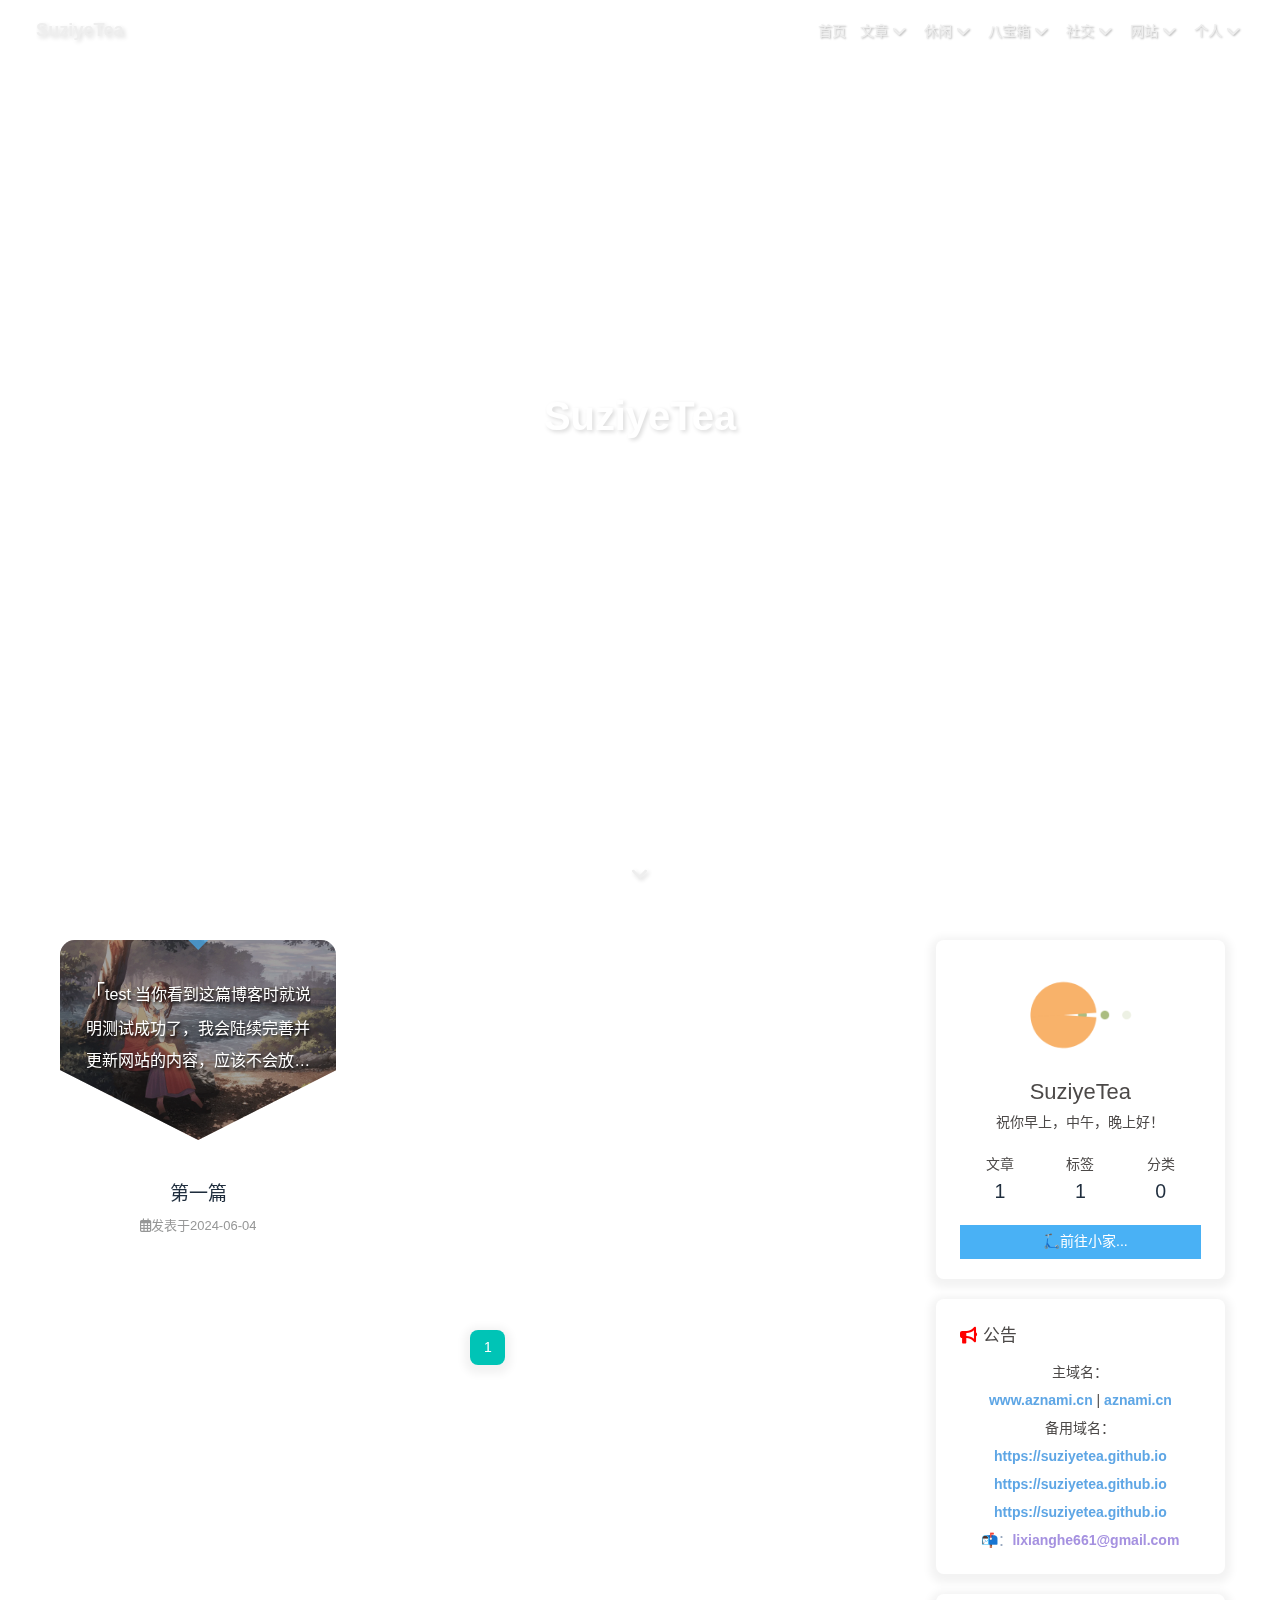
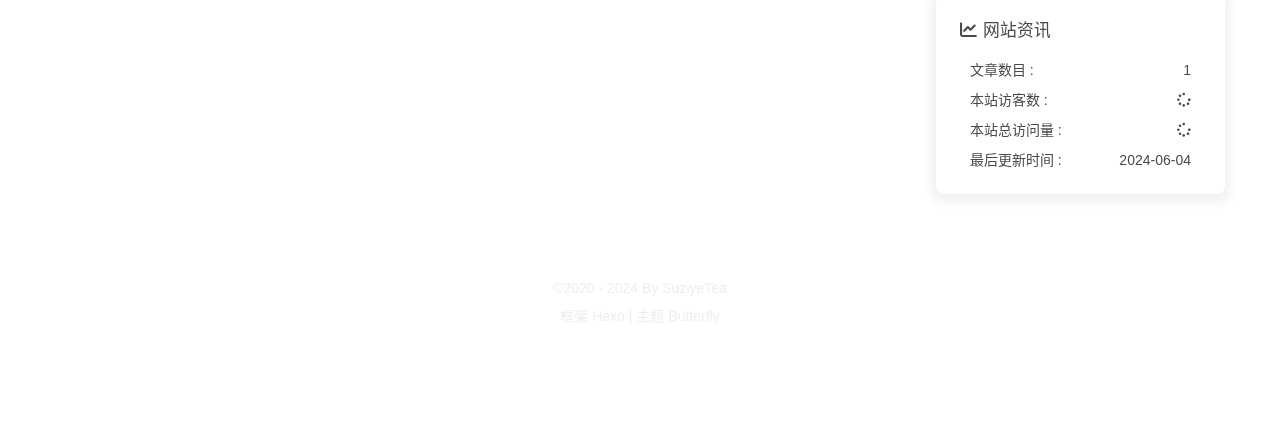
==== commit d3e00a2e: "Site updated: 2024-06-04 22:16:45" ====
--- a/index.html
+++ b/index.html
@@ -1,8 +1,10 @@
-<!DOCTYPE html><html lang="en" data-theme="light"><head><meta charset="UTF-8"><meta http-equiv="X-UA-Compatible" content="IE=edge"><meta name="viewport" content="width=device-width, initial-scale=1.0,viewport-fit=cover"><title>SuziyeTea - 反思与批判</title><meta name="author" content="SuziyeTea"><meta name="copyright" content="SuziyeTea"><meta name="format-detection" content="telephone=no"><meta name="theme-color" content="#ffffff"><meta property="og:type" content="website">
+<!DOCTYPE html><html lang="zh-CN" data-theme="light"><head><meta charset="UTF-8"><meta http-equiv="X-UA-Compatible" content="IE=edge"><meta name="viewport" content="width=device-width, initial-scale=1.0,viewport-fit=cover"><title>SuziyeTea - 反思与批判</title><meta name="author" content="SuziyeTea"><meta name="copyright" content="SuziyeTea"><meta name="format-detection" content="telephone=no"><meta name="theme-color" content="#ffffff"><meta name="description" content="祝你早上，中午，晚上好！">
+<meta property="og:type" content="website">
 <meta property="og:title" content="SuziyeTea">
 <meta property="og:url" content="http://aznami.com/index.html">
 <meta property="og:site_name" content="SuziyeTea">
-<meta property="og:locale" content="en_US">
+<meta property="og:description" content="祝你早上，中午，晚上好！">
+<meta property="og:locale" content="zh_CN">
 <meta property="og:image" content="https://tuchuang.voooe.cn/images/2024/06/03/_20240603144027.jpg">
 <meta property="article:author" content="SuziyeTea">
 <meta name="twitter:card" content="summary">
@@ -14,9 +16,9 @@
   noticeOutdate: undefined,
   highlight: {"plugin":"highlight.js","highlightCopy":true,"highlightLang":true,"highlightHeightLimit":false},
   copy: {
-    success: 'Copy Successful',
-    error: 'Copy Error',
-    noSupport: 'Browser Not Supported'
+    success: '复制成功',
+    error: '复制错误',
+    noSupport: '浏览器不支持'
   },
   relativeDate: {
     homepage: false,
@@ -24,18 +26,18 @@
   },
   runtime: '',
   dateSuffix: {
-    just: 'Just now',
-    min: 'minutes ago',
-    hour: 'hours ago',
-    day: 'days ago',
-    month: 'months ago'
+    just: '刚刚',
+    min: '分钟前',
+    hour: '小时前',
+    day: '天前',
+    month: '个月前'
   },
   copyright: undefined,
   lightbox: 'fancybox',
   Snackbar: undefined,
   infinitegrid: {
     js: 'https://cdn.jsdelivr.net/npm/@egjs/infinitegrid@4.11.1/dist/infinitegrid.min.js',
-    buttonText: 'Load More'
+    buttonText: '加载更多'
   },
   isPhotoFigcaption: false,
   islazyload: false,
@@ -51,7 +53,7 @@
   isHome: true,
   isHighlightShrink: false,
   isToc: false,
-  postUpdate: '2024-06-04 15:43:37'
+  postUpdate: '2024-06-04 22:16:40'
 }</script><script>(win=>{
       win.saveToLocal = {
         set: (key, value, ttl) => {
@@ -148,8 +150,8 @@
         }
       }
       detectApple()
-    })(window)</script><link rel="stylesheet" href="/css/custom.css" media="defer" onload="this.media='all'"><!-- hexo injector head_end start --><link rel="stylesheet" href="https://npm.elemecdn.com/hexo-butterfly-footer-beautify@1.0.0/lib/runtime.css" media="print" onload="this.media='all'"><!-- hexo injector head_end end --><meta name="generator" content="Hexo 7.2.0"></head><body><div id="web_bg"></div><div id="sidebar"><div id="menu-mask"></div><div id="sidebar-menus"><div class="avatar-img is-center"><img src="https://tuchuang.voooe.cn/images/2024/06/03/_20240603144027.jpg" onerror="onerror=null;src='/img/friend_404.gif'" alt="avatar"/></div><div class="sidebar-site-data site-data is-center"><a href="/archives/"><div class="headline">Articles</div><div class="length-num">1</div></a><a href="/tags/"><div class="headline">Tags</div><div class="length-num">1</div></a><a href="/categories/"><div class="headline">Categories</div><div class="length-num">0</div></a></div><hr class="custom-hr"/><div class="menus_items"><div class="menus_item"><a class="site-page" href="/"><i class="fa-fw icon-home"></i><span> 首页</span></a></div><div class="menus_item"><a class="site-page group" href="javascript:void(0);"><i class="fa-fw icon--article"></i><span> 文章</span><i class="fas fa-chevron-down"></i></a><ul class="menus_item_child"><li><a class="site-page child" href="/archives/"><i class="fa-fw icon-guidang1"></i><span> 归档</span></a></li><li><a class="site-page child" href="/tags/"><i class="fa-fw icon-sekuaibiaoqian"></i><span> 标签</span></a></li><li><a class="site-page child" href="/categories/"><i class="fa-fw icon-fenlei"></i><span> 分类</span></a></li></ul></div><div class="menus_item"><a class="site-page group" href="javascript:void(0);"><i class="fa-fw icon-pinweishenghuo"></i><span> 休闲</span><i class="fas fa-chevron-down"></i></a><ul class="menus_item_child"><li><a class="site-page child" href="/life/music/"><i class="fa-fw icon-yinle"></i><span> 八音盒</span></a></li><li><a class="site-page child" href="/life/movies/"><i class="fa-fw icon-dianying1"></i><span> 影院</span></a></li><li><a class="site-page child" href="/life/games/"><i class="fa-fw icon-youxishoubing"></i><span> 游戏</span></a></li></ul></div><div class="menus_item"><a class="site-page group" href="javascript:void(0);"><i class="fa-fw icon-xiangzi"></i><span> 八宝箱</span><i class="fas fa-chevron-down"></i></a><ul class="menus_item_child"><li><a class="site-page child" href="/box/gallery/"><i class="fa-fw icon-tubiaozhizuomoban"></i><span> 画廊</span></a></li><li><a class="site-page child" href="/box/animation/"><i class="fa-fw icon-nvwumao"></i><span> 动画</span></a></li><li><a class="site-page child" href="/box/nav/"><i class="fa-fw icon-zhifengche"></i><span> 网址导航</span></a></li></ul></div><div class="menus_item"><a class="site-page group" href="javascript:void(0);"><i class="fa-fw icon-shejiaoxinxi"></i><span> 社交</span><i class="fas fa-chevron-down"></i></a><ul class="menus_item_child"><li><a class="site-page child" href="/social/fcircle/"><i class="fa-fw icon-pengyouquan"></i><span> 朋友圈</span></a></li><li><a class="site-page child" href="/comments/"><i class="fa-fw icon-liuyan"></i><span> 留言板</span></a></li><li><a class="site-page child" href="/social/link/"><i class="fa-fw icon-lianjie"></i><span> 友人帐</span></a></li></ul></div><div class="menus_item"><a class="site-page group" href="javascript:void(0);"><i class="fa-fw icon-wangye"></i><span> 网站</span><i class="fas fa-chevron-down"></i></a><ul class="menus_item_child"><li><a class="site-page child" href="/site/census/"><i class="fa-fw icon--tongjibiao"></i><span> 网站统计</span></a></li><li><a class="site-page child" href="/site/echarts/"><i class="fa-fw icon-shujutongji1"></i><span> 文章统计</span></a></li><li><a class="site-page child" href="/site/time/"><i class="fa-fw icon-xianxingshalou"></i><span> 旧时光</span></a></li></ul></div><div class="menus_item"><a class="site-page group" href="javascript:void(0);"><i class="fa-fw icon-maoliang"></i><span> 个人</span><i class="fas fa-chevron-down"></i></a><ul class="menus_item_child"><li><a class="site-page child" href="/personal/bb/"><i class="fa-fw icon-qunliaotian"></i><span> 唠叨</span></a></li><li><a class="site-page child" href="/personal/love/"><i class="fa-fw icon-love-sign"></i><span> 恋爱小屋</span></a></li><li><a class="site-page child" href="/personal/about/"><i class="fa-fw icon-paperplane"></i><span> 关于</span></a></li></ul></div></div></div></div><div class="page" id="body-wrap"><header class="full_page" id="page-header"><nav id="nav"><span id="blog-info"><a href="/" title="SuziyeTea"><span class="site-name">SuziyeTea</span></a></span><div id="menus"><div class="menus_items"><div class="menus_item"><a class="site-page" href="/"><i class="fa-fw icon-home"></i><span> 首页</span></a></div><div class="menus_item"><a class="site-page group" href="javascript:void(0);"><i class="fa-fw icon--article"></i><span> 文章</span><i class="fas fa-chevron-down"></i></a><ul class="menus_item_child"><li><a class="site-page child" href="/archives/"><i class="fa-fw icon-guidang1"></i><span> 归档</span></a></li><li><a class="site-page child" href="/tags/"><i class="fa-fw icon-sekuaibiaoqian"></i><span> 标签</span></a></li><li><a class="site-page child" href="/categories/"><i class="fa-fw icon-fenlei"></i><span> 分类</span></a></li></ul></div><div class="menus_item"><a class="site-page group" href="javascript:void(0);"><i class="fa-fw icon-pinweishenghuo"></i><span> 休闲</span><i class="fas fa-chevron-down"></i></a><ul class="menus_item_child"><li><a class="site-page child" href="/life/music/"><i class="fa-fw icon-yinle"></i><span> 八音盒</span></a></li><li><a class="site-page child" href="/life/movies/"><i class="fa-fw icon-dianying1"></i><span> 影院</span></a></li><li><a class="site-page child" href="/life/games/"><i class="fa-fw icon-youxishoubing"></i><span> 游戏</span></a></li></ul></div><div class="menus_item"><a class="site-page group" href="javascript:void(0);"><i class="fa-fw icon-xiangzi"></i><span> 八宝箱</span><i class="fas fa-chevron-down"></i></a><ul class="menus_item_child"><li><a class="site-page child" href="/box/gallery/"><i class="fa-fw icon-tubiaozhizuomoban"></i><span> 画廊</span></a></li><li><a class="site-page child" href="/box/animation/"><i class="fa-fw icon-nvwumao"></i><span> 动画</span></a></li><li><a class="site-page child" href="/box/nav/"><i class="fa-fw icon-zhifengche"></i><span> 网址导航</span></a></li></ul></div><div class="menus_item"><a class="site-page group" href="javascript:void(0);"><i class="fa-fw icon-shejiaoxinxi"></i><span> 社交</span><i class="fas fa-chevron-down"></i></a><ul class="menus_item_child"><li><a class="site-page child" href="/social/fcircle/"><i class="fa-fw icon-pengyouquan"></i><span> 朋友圈</span></a></li><li><a class="site-page child" href="/comments/"><i class="fa-fw icon-liuyan"></i><span> 留言板</span></a></li><li><a class="site-page child" href="/social/link/"><i class="fa-fw icon-lianjie"></i><span> 友人帐</span></a></li></ul></div><div class="menus_item"><a class="site-page group" href="javascript:void(0);"><i class="fa-fw icon-wangye"></i><span> 网站</span><i class="fas fa-chevron-down"></i></a><ul class="menus_item_child"><li><a class="site-page child" href="/site/census/"><i class="fa-fw icon--tongjibiao"></i><span> 网站统计</span></a></li><li><a class="site-page child" href="/site/echarts/"><i class="fa-fw icon-shujutongji1"></i><span> 文章统计</span></a></li><li><a class="site-page child" href="/site/time/"><i class="fa-fw icon-xianxingshalou"></i><span> 旧时光</span></a></li></ul></div><div class="menus_item"><a class="site-page group" href="javascript:void(0);"><i class="fa-fw icon-maoliang"></i><span> 个人</span><i class="fas fa-chevron-down"></i></a><ul class="menus_item_child"><li><a class="site-page child" href="/personal/bb/"><i class="fa-fw icon-qunliaotian"></i><span> 唠叨</span></a></li><li><a class="site-page child" href="/personal/love/"><i class="fa-fw icon-love-sign"></i><span> 恋爱小屋</span></a></li><li><a class="site-page child" href="/personal/about/"><i class="fa-fw icon-paperplane"></i><span> 关于</span></a></li></ul></div></div><div id="toggle-menu"><a class="site-page" href="javascript:void(0);"><i class="fas fa-bars fa-fw"></i></a></div></div></nav><div id="site-info"><h1 id="site-title">SuziyeTea</h1></div><div id="scroll-down"><i class="fas fa-angle-down scroll-down-effects"></i></div></header><main class="layout" id="content-inner"><div class="recent-posts" id="recent-posts"><div class="recent-post-item"><div class="recent-post-info no-cover"><a class="article-title" href="/2024/06/04/%E7%AC%AC%E4%B8%80%E7%AF%87/" title="第一篇">第一篇</a><div class="article-meta-wrap"><span class="post-meta-date"><i class="far fa-calendar-alt"></i><span class="article-meta-label">Created</span><time datetime="2024-06-04T07:35:24.000Z" title="Created 2024-06-04 15:35:24">2024-06-04</time></span></div><div class="content">test   当你看到这篇博客时就说明测试成功了，我会陆续完善并更新网站的内容，应该不会放鸽子的吧
-</div></div></div><nav id="pagination"><div class="pagination"><span class="page-number current">1</span></div></nav></div><div class="aside-content" id="aside-content"><div class="card-widget card-info"><div class="is-center"><div class="avatar-img"><img src="https://tuchuang.voooe.cn/images/2024/06/03/_20240603144027.jpg" onerror="this.onerror=null;this.src='/img/friend_404.gif'" alt="avatar"/></div><div class="author-info__name">SuziyeTea</div><div class="author-info__description"></div></div><div class="card-info-data site-data is-center"><a href="/archives/"><div class="headline">Articles</div><div class="length-num">1</div></a><a href="/tags/"><div class="headline">Tags</div><div class="length-num">1</div></a><a href="/categories/"><div class="headline">Categories</div><div class="length-num">0</div></a></div><a id="card-info-btn" target="_blank" rel="noopener" href="https://github.com/suziyetea/"><i></i><span>🛴前往小家...</span></a></div><div class="card-widget card-announcement"><div class="item-headline"><i class="fas fa-bullhorn fa-shake"></i><span>Announcement</span></div><div class="announcement_content"><center>主域名：<br><a target="_blank" rel="noopener" href="https://suziyetea.github.io/"><b><font color="#5ea6e5">https://suziyetea.github.io</font></b></a>&nbsp;|&nbsp;<a target="_blank" rel="noopener" href="https://suziyetea.github.io"><b><font color="#5ea6e5">https://suziyetea.github.io</font></b></a><br>备用域名：<br><a target="_blank" rel="noopener" href="https://suziyetea.github.io"><b><font color="#5ea6e5">https://suziyetea.github.io</font></b></a><br><a target="_blank" rel="noopener" href="https://suziyetea.github.io"><b><font color="#5ea6e5">https://suziyetea.github.io</font></b></a><br><a target="_blank" rel="noopener" href="https://suziyetea.github.io"><b><font color="#5ea6e5">https://suziyetea.github.io</font></b></a><br><a href="mailto:lixianghe661@gmail.com">📬：<b><font color="#a591e0">lixianghe661@gmail.com</font></b></a></center></div></div><div class="sticky_layout"><div class="card-widget card-webinfo"><div class="item-headline"><i class="fas fa-chart-line"></i><span>Info</span></div><div class="webinfo"><div class="webinfo-item"><div class="item-name">Article :</div><div class="item-count">1</div></div><div class="webinfo-item"><div class="item-name">UV :</div><div class="item-count" id="busuanzi_value_site_uv"><i class="fa-solid fa-spinner fa-spin"></i></div></div><div class="webinfo-item"><div class="item-name">PV :</div><div class="item-count" id="busuanzi_value_site_pv"><i class="fa-solid fa-spinner fa-spin"></i></div></div><div class="webinfo-item"><div class="item-name">Last Update :</div><div class="item-count" id="last-push-date" data-lastPushDate="2024-06-04T07:43:37.522Z"><i class="fa-solid fa-spinner fa-spin"></i></div></div></div></div></div></div></main><footer id="footer"><div id="footer-wrap"><div class="copyright">&copy;2020 - 2024 By SuziyeTea</div><div class="framework-info"><span>Framework </span><a target="_blank" rel="noopener" href="https://hexo.io">Hexo</a><span class="footer-separator">|</span><span>Theme </span><a target="_blank" rel="noopener" href="https://github.com/jerryc127/hexo-theme-butterfly">Butterfly</a></div></div></footer></div><div id="rightside"><div id="rightside-config-hide"><button id="darkmode" type="button" title="Toggle Between Light And Dark Mode"><i class="fas fa-adjust"></i></button><button id="hide-aside-btn" type="button" title="Toggle between Single-column and Double-column"><i class="fas fa-arrows-alt-h"></i></button></div><div id="rightside-config-show"><button id="rightside-config" type="button" title="Setting"><i class="fas fa-cog fa-spin"></i></button><button id="go-up" type="button" title="Back To Top"><span class="scroll-percent"></span><i class="fas fa-arrow-up"></i></button></div></div><div><script src="/js/utils.js?v=4.13.0"></script><script src="/js/main.js?v=4.13.0"></script><script src="https://cdn.jsdelivr.net/npm/@fancyapps/ui@5.0.33/dist/fancybox/fancybox.umd.min.js"></script><div class="js-pjax"></div><script async src="/js/title.js"></script><script async data-pjax src="//busuanzi.ibruce.info/busuanzi/2.3/busuanzi.pure.mini.js"></script></div><!-- hexo injector body_end start --><script data-pjax>
+    })(window)</script><link rel="stylesheet" href="/css/custom.css" media="defer" onload="this.media='all'"><link rel="stylesheet" href="/css/cat.css"><div id="myscoll"></div><!-- hexo injector head_end start --><link rel="stylesheet" href="https://npm.elemecdn.com/hexo-butterfly-footer-beautify@1.0.0/lib/runtime.css" media="print" onload="this.media='all'"><!-- hexo injector head_end end --><meta name="generator" content="Hexo 7.2.0"></head><body><div id="web_bg"></div><div id="sidebar"><div id="menu-mask"></div><div id="sidebar-menus"><div class="avatar-img is-center"><img src="https://tuchuang.voooe.cn/images/2024/06/03/_20240603144027.jpg" onerror="onerror=null;src='/img/friend_404.gif'" alt="avatar"/></div><div class="sidebar-site-data site-data is-center"><a href="/archives/"><div class="headline">文章</div><div class="length-num">1</div></a><a href="/tags/"><div class="headline">标签</div><div class="length-num">1</div></a><a href="/categories/"><div class="headline">分类</div><div class="length-num">0</div></a></div><hr class="custom-hr"/><div class="menus_items"><div class="menus_item"><a class="site-page" href="/"><i class="fa-fw icon-home"></i><span> 首页</span></a></div><div class="menus_item"><a class="site-page group" href="javascript:void(0);"><i class="fa-fw icon--article"></i><span> 文章</span><i class="fas fa-chevron-down"></i></a><ul class="menus_item_child"><li><a class="site-page child" href="/archives/"><i class="fa-fw icon-guidang1"></i><span> 归档</span></a></li><li><a class="site-page child" href="/tags/"><i class="fa-fw icon-sekuaibiaoqian"></i><span> 标签</span></a></li><li><a class="site-page child" href="/categories/"><i class="fa-fw icon-fenlei"></i><span> 分类</span></a></li></ul></div><div class="menus_item"><a class="site-page group" href="javascript:void(0);"><i class="fa-fw icon-pinweishenghuo"></i><span> 休闲</span><i class="fas fa-chevron-down"></i></a><ul class="menus_item_child"><li><a class="site-page child" href="/life/music/"><i class="fa-fw icon-yinle"></i><span> 八音盒</span></a></li><li><a class="site-page child" href="/life/movies/"><i class="fa-fw icon-dianying1"></i><span> 影院</span></a></li><li><a class="site-page child" href="/life/games/"><i class="fa-fw icon-youxishoubing"></i><span> 游戏</span></a></li></ul></div><div class="menus_item"><a class="site-page group" href="javascript:void(0);"><i class="fa-fw icon-xiangzi"></i><span> 八宝箱</span><i class="fas fa-chevron-down"></i></a><ul class="menus_item_child"><li><a class="site-page child" href="/box/gallery/"><i class="fa-fw icon-tubiaozhizuomoban"></i><span> 画廊</span></a></li><li><a class="site-page child" href="/box/animation/"><i class="fa-fw icon-nvwumao"></i><span> 动画</span></a></li><li><a class="site-page child" href="/box/nav/"><i class="fa-fw icon-zhifengche"></i><span> 网址导航</span></a></li></ul></div><div class="menus_item"><a class="site-page group" href="javascript:void(0);"><i class="fa-fw icon-shejiaoxinxi"></i><span> 社交</span><i class="fas fa-chevron-down"></i></a><ul class="menus_item_child"><li><a class="site-page child" href="/social/fcircle/"><i class="fa-fw icon-pengyouquan"></i><span> 朋友圈</span></a></li><li><a class="site-page child" href="/comments/"><i class="fa-fw icon-liuyan"></i><span> 留言板</span></a></li><li><a class="site-page child" href="/social/link/"><i class="fa-fw icon-lianjie"></i><span> 友人帐</span></a></li></ul></div><div class="menus_item"><a class="site-page group" href="javascript:void(0);"><i class="fa-fw icon-wangye"></i><span> 网站</span><i class="fas fa-chevron-down"></i></a><ul class="menus_item_child"><li><a class="site-page child" href="/site/census/"><i class="fa-fw icon--tongjibiao"></i><span> 网站统计</span></a></li><li><a class="site-page child" href="/site/echarts/"><i class="fa-fw icon-shujutongji1"></i><span> 文章统计</span></a></li><li><a class="site-page child" href="/site/time/"><i class="fa-fw icon-xianxingshalou"></i><span> 旧时光</span></a></li></ul></div><div class="menus_item"><a class="site-page group" href="javascript:void(0);"><i class="fa-fw icon-maoliang"></i><span> 个人</span><i class="fas fa-chevron-down"></i></a><ul class="menus_item_child"><li><a class="site-page child" href="/personal/bb/"><i class="fa-fw icon-qunliaotian"></i><span> 唠叨</span></a></li><li><a class="site-page child" href="/personal/love/"><i class="fa-fw icon-love-sign"></i><span> 恋爱小屋</span></a></li><li><a class="site-page child" href="/personal/about/"><i class="fa-fw icon-paperplane"></i><span> 关于</span></a></li></ul></div></div></div></div><div class="page" id="body-wrap"><header class="full_page" id="page-header"><nav id="nav"><span id="blog-info"><a href="/" title="SuziyeTea"><span class="site-name">SuziyeTea</span></a></span><div id="menus"><div class="menus_items"><div class="menus_item"><a class="site-page" href="/"><i class="fa-fw icon-home"></i><span> 首页</span></a></div><div class="menus_item"><a class="site-page group" href="javascript:void(0);"><i class="fa-fw icon--article"></i><span> 文章</span><i class="fas fa-chevron-down"></i></a><ul class="menus_item_child"><li><a class="site-page child" href="/archives/"><i class="fa-fw icon-guidang1"></i><span> 归档</span></a></li><li><a class="site-page child" href="/tags/"><i class="fa-fw icon-sekuaibiaoqian"></i><span> 标签</span></a></li><li><a class="site-page child" href="/categories/"><i class="fa-fw icon-fenlei"></i><span> 分类</span></a></li></ul></div><div class="menus_item"><a class="site-page group" href="javascript:void(0);"><i class="fa-fw icon-pinweishenghuo"></i><span> 休闲</span><i class="fas fa-chevron-down"></i></a><ul class="menus_item_child"><li><a class="site-page child" href="/life/music/"><i class="fa-fw icon-yinle"></i><span> 八音盒</span></a></li><li><a class="site-page child" href="/life/movies/"><i class="fa-fw icon-dianying1"></i><span> 影院</span></a></li><li><a class="site-page child" href="/life/games/"><i class="fa-fw icon-youxishoubing"></i><span> 游戏</span></a></li></ul></div><div class="menus_item"><a class="site-page group" href="javascript:void(0);"><i class="fa-fw icon-xiangzi"></i><span> 八宝箱</span><i class="fas fa-chevron-down"></i></a><ul class="menus_item_child"><li><a class="site-page child" href="/box/gallery/"><i class="fa-fw icon-tubiaozhizuomoban"></i><span> 画廊</span></a></li><li><a class="site-page child" href="/box/animation/"><i class="fa-fw icon-nvwumao"></i><span> 动画</span></a></li><li><a class="site-page child" href="/box/nav/"><i class="fa-fw icon-zhifengche"></i><span> 网址导航</span></a></li></ul></div><div class="menus_item"><a class="site-page group" href="javascript:void(0);"><i class="fa-fw icon-shejiaoxinxi"></i><span> 社交</span><i class="fas fa-chevron-down"></i></a><ul class="menus_item_child"><li><a class="site-page child" href="/social/fcircle/"><i class="fa-fw icon-pengyouquan"></i><span> 朋友圈</span></a></li><li><a class="site-page child" href="/comments/"><i class="fa-fw icon-liuyan"></i><span> 留言板</span></a></li><li><a class="site-page child" href="/social/link/"><i class="fa-fw icon-lianjie"></i><span> 友人帐</span></a></li></ul></div><div class="menus_item"><a class="site-page group" href="javascript:void(0);"><i class="fa-fw icon-wangye"></i><span> 网站</span><i class="fas fa-chevron-down"></i></a><ul class="menus_item_child"><li><a class="site-page child" href="/site/census/"><i class="fa-fw icon--tongjibiao"></i><span> 网站统计</span></a></li><li><a class="site-page child" href="/site/echarts/"><i class="fa-fw icon-shujutongji1"></i><span> 文章统计</span></a></li><li><a class="site-page child" href="/site/time/"><i class="fa-fw icon-xianxingshalou"></i><span> 旧时光</span></a></li></ul></div><div class="menus_item"><a class="site-page group" href="javascript:void(0);"><i class="fa-fw icon-maoliang"></i><span> 个人</span><i class="fas fa-chevron-down"></i></a><ul class="menus_item_child"><li><a class="site-page child" href="/personal/bb/"><i class="fa-fw icon-qunliaotian"></i><span> 唠叨</span></a></li><li><a class="site-page child" href="/personal/love/"><i class="fa-fw icon-love-sign"></i><span> 恋爱小屋</span></a></li><li><a class="site-page child" href="/personal/about/"><i class="fa-fw icon-paperplane"></i><span> 关于</span></a></li></ul></div></div><div id="toggle-menu"><a class="site-page" href="javascript:void(0);"><i class="fas fa-bars fa-fw"></i></a></div></div></nav><div id="site-info"><h1 id="site-title">SuziyeTea</h1></div><div id="scroll-down"><i class="fas fa-angle-down scroll-down-effects"></i></div></header><main class="layout" id="content-inner"><div class="recent-posts" id="recent-posts"><div class="recent-post-item"><div class="recent-post-content left"><div class="recent-post-cover"><img class="article-cover" src="/false" onerror="this.onerror=null;this.src='/img/404.jpg'" alt="第一篇"></div><div class="recent-post-info"><a class="article-title" href="/2024/06/04/%E7%AC%AC%E4%B8%80%E7%AF%87/" title="第一篇"><div class="article-title-link">第一篇</div></a><div class="recent-post-meta">               <div class="article-meta-wrap"><span class="post-meta-date"><i class="far fa-calendar-alt"></i><span class="article-meta-label">发表于</span><time datetime="2024-06-04T07:35:24.000Z" title="发表于 2024-06-04 15:35:24">2024-06-04</time></span></div></div></div><a class="article-content" href="/2024/06/04/%E7%AC%AC%E4%B8%80%E7%AF%87/" title="第一篇"><div class="article-content-text">test   当你看到这篇博客时就说明测试成功了，我会陆续完善并更新网站的内容，应该不会放鸽子的吧
+</div></a><div class="recent-post-arrow"></div></div></div><nav id="pagination"><div class="pagination"><span class="page-number current">1</span></div></nav></div><div class="aside-content" id="aside-content"><div class="card-widget card-info"><div class="is-center"><div class="avatar-img"><img src="https://tuchuang.voooe.cn/images/2024/06/03/_20240603144027.jpg" onerror="this.onerror=null;this.src='/img/friend_404.gif'" alt="avatar"/></div><div class="author-info__name">SuziyeTea</div><div class="author-info__description">祝你早上，中午，晚上好！</div></div><div class="card-info-data site-data is-center"><a href="/archives/"><div class="headline">文章</div><div class="length-num">1</div></a><a href="/tags/"><div class="headline">标签</div><div class="length-num">1</div></a><a href="/categories/"><div class="headline">分类</div><div class="length-num">0</div></a></div><a id="card-info-btn" target="_blank" rel="noopener" href="https://github.com/suziyetea/"><i></i><span>🛴前往小家...</span></a></div><div class="card-widget card-announcement"><div class="item-headline"><i class="fas fa-bullhorn fa-shake"></i><span>公告</span></div><div class="announcement_content"><center>主域名：<br><a href="www.aznami.cn"><b><font color="#5ea6e5">www.aznami.cn</font></b></a>&nbsp;|&nbsp;<a href="aznami.cn"><b><font color="#5ea6e5">aznami.cn</font></b></a><br>备用域名：<br><a target="_blank" rel="noopener" href="https://suziyetea.github.io"><b><font color="#5ea6e5">https://suziyetea.github.io</font></b></a><br><a target="_blank" rel="noopener" href="https://suziyetea.github.io"><b><font color="#5ea6e5">https://suziyetea.github.io</font></b></a><br><a target="_blank" rel="noopener" href="https://suziyetea.github.io"><b><font color="#5ea6e5">https://suziyetea.github.io</font></b></a><br><a href="mailto:lixianghe661@gmail.com">📬：<b><font color="#a591e0">lixianghe661@gmail.com</font></b></a></center></div></div><div class="sticky_layout"><div class="card-widget card-webinfo"><div class="item-headline"><i class="fas fa-chart-line"></i><span>网站资讯</span></div><div class="webinfo"><div class="webinfo-item"><div class="item-name">文章数目 :</div><div class="item-count">1</div></div><div class="webinfo-item"><div class="item-name">本站访客数 :</div><div class="item-count" id="busuanzi_value_site_uv"><i class="fa-solid fa-spinner fa-spin"></i></div></div><div class="webinfo-item"><div class="item-name">本站总访问量 :</div><div class="item-count" id="busuanzi_value_site_pv"><i class="fa-solid fa-spinner fa-spin"></i></div></div><div class="webinfo-item"><div class="item-name">最后更新时间 :</div><div class="item-count" id="last-push-date" data-lastPushDate="2024-06-04T14:16:40.921Z"><i class="fa-solid fa-spinner fa-spin"></i></div></div></div></div></div></div></main><footer id="footer"><div id="footer-wrap"><div class="copyright">&copy;2020 - 2024 By SuziyeTea</div><div class="framework-info"><span>框架 </span><a target="_blank" rel="noopener" href="https://hexo.io">Hexo</a><span class="footer-separator">|</span><span>主题 </span><a target="_blank" rel="noopener" href="https://github.com/jerryc127/hexo-theme-butterfly">Butterfly</a></div></div></footer></div><div id="rightside"><div id="rightside-config-hide"><button id="darkmode" type="button" title="浅色和深色模式转换"><i class="fas fa-adjust"></i></button><button id="hide-aside-btn" type="button" title="单栏和双栏切换"><i class="fas fa-arrows-alt-h"></i></button></div><div id="rightside-config-show"><button id="rightside-config" type="button" title="设置"><i class="fas fa-cog fa-spin"></i></button><button id="go-up" type="button" title="回到顶部"><span class="scroll-percent"></span><i class="fas fa-arrow-up"></i></button></div></div><div><script src="/js/utils.js?v=4.13.0"></script><script src="/js/main.js?v=4.13.0"></script><script src="https://cdn.jsdelivr.net/npm/@fancyapps/ui@5.0.33/dist/fancybox/fancybox.umd.min.js"></script><div class="js-pjax"></div><script async src="/js/title.js"></script><script defer src="https://npm.elemecdn.com/jquery@latest/dist/jquery.min.js"></script><script defer data-pjax src="/js/cat.js"></script><canvas class="fireworks" mobile="false"></canvas><script src="https://cdn.jsdelivr.net/npm/butterfly-extsrc@1.1.3/dist/fireworks.min.js"></script><script async data-pjax src="//busuanzi.ibruce.info/busuanzi/2.3/busuanzi.pure.mini.js"></script></div><!-- hexo injector body_end start --><script data-pjax>
   function butterfly_footer_beautify_injector_config(){
     var parent_div_git = document.getElementById('footer-wrap');
     var item_html = '<p id="ghbdages"><a class="github-badge" target="_blank" href="https://hexo.io/" style="margin-inline:5px" data-title="博客框架为Hexo_v6.2.0" title=""><img src="https://img.shields.io/badge/Frame-Hexo-blue?style=flat&amp;logo=hexo" alt=""/></a><a class="github-badge" target="_blank" href="https://butterfly.js.org/" style="margin-inline:5px" data-title="主题版本Butterfly_v4.3.1" title=""><img src="https://img.shields.io/badge/Theme-Butterfly-6513df?style=flat&amp;logo=bitdefender" alt=""/></a><a class="github-badge" target="_blank" href="https://vercel.com/" style="margin-inline:5px" data-title="本站采用多线部署，主线路托管于Vercel" title=""><img src="https://img.shields.io/badge/Hosted-Vercel-brightgreen?style=flat&amp;logo=Vercel" alt=""/></a><a class="github-badge" target="_blank" href="https://dashboard.4everland.org/" style="margin-inline:5px" data-title="本站采用多线部署，备用线路托管于4EVERLAND" title=""><img src="https://img.shields.io/badge/Hosted-4EVERLAND-22DDDD?style=flat&amp;logo=IPFS" alt=""/></a><a class="github-badge" target="_blank" href="https://github.com/" style="margin-inline:5px" data-title="本站项目由Github托管" title=""><img src="https://img.shields.io/badge/Source-Github-d021d6?style=flat&amp;logo=GitHub" alt=""/></a><a class="github-badge" target="_blank" href="http://creativecommons.org/licenses/by-nc-sa/4.0/" style="margin-inline:5px" data-title="本站采用知识共享署名-非商业性使用-相同方式共享4.0国际许可协议进行许可" title=""><img src="https://img.shields.io/badge/Copyright-BY--NC--SA%204.0-d42328?style=flat&amp;logo=Claris" alt=""/></a></p>';
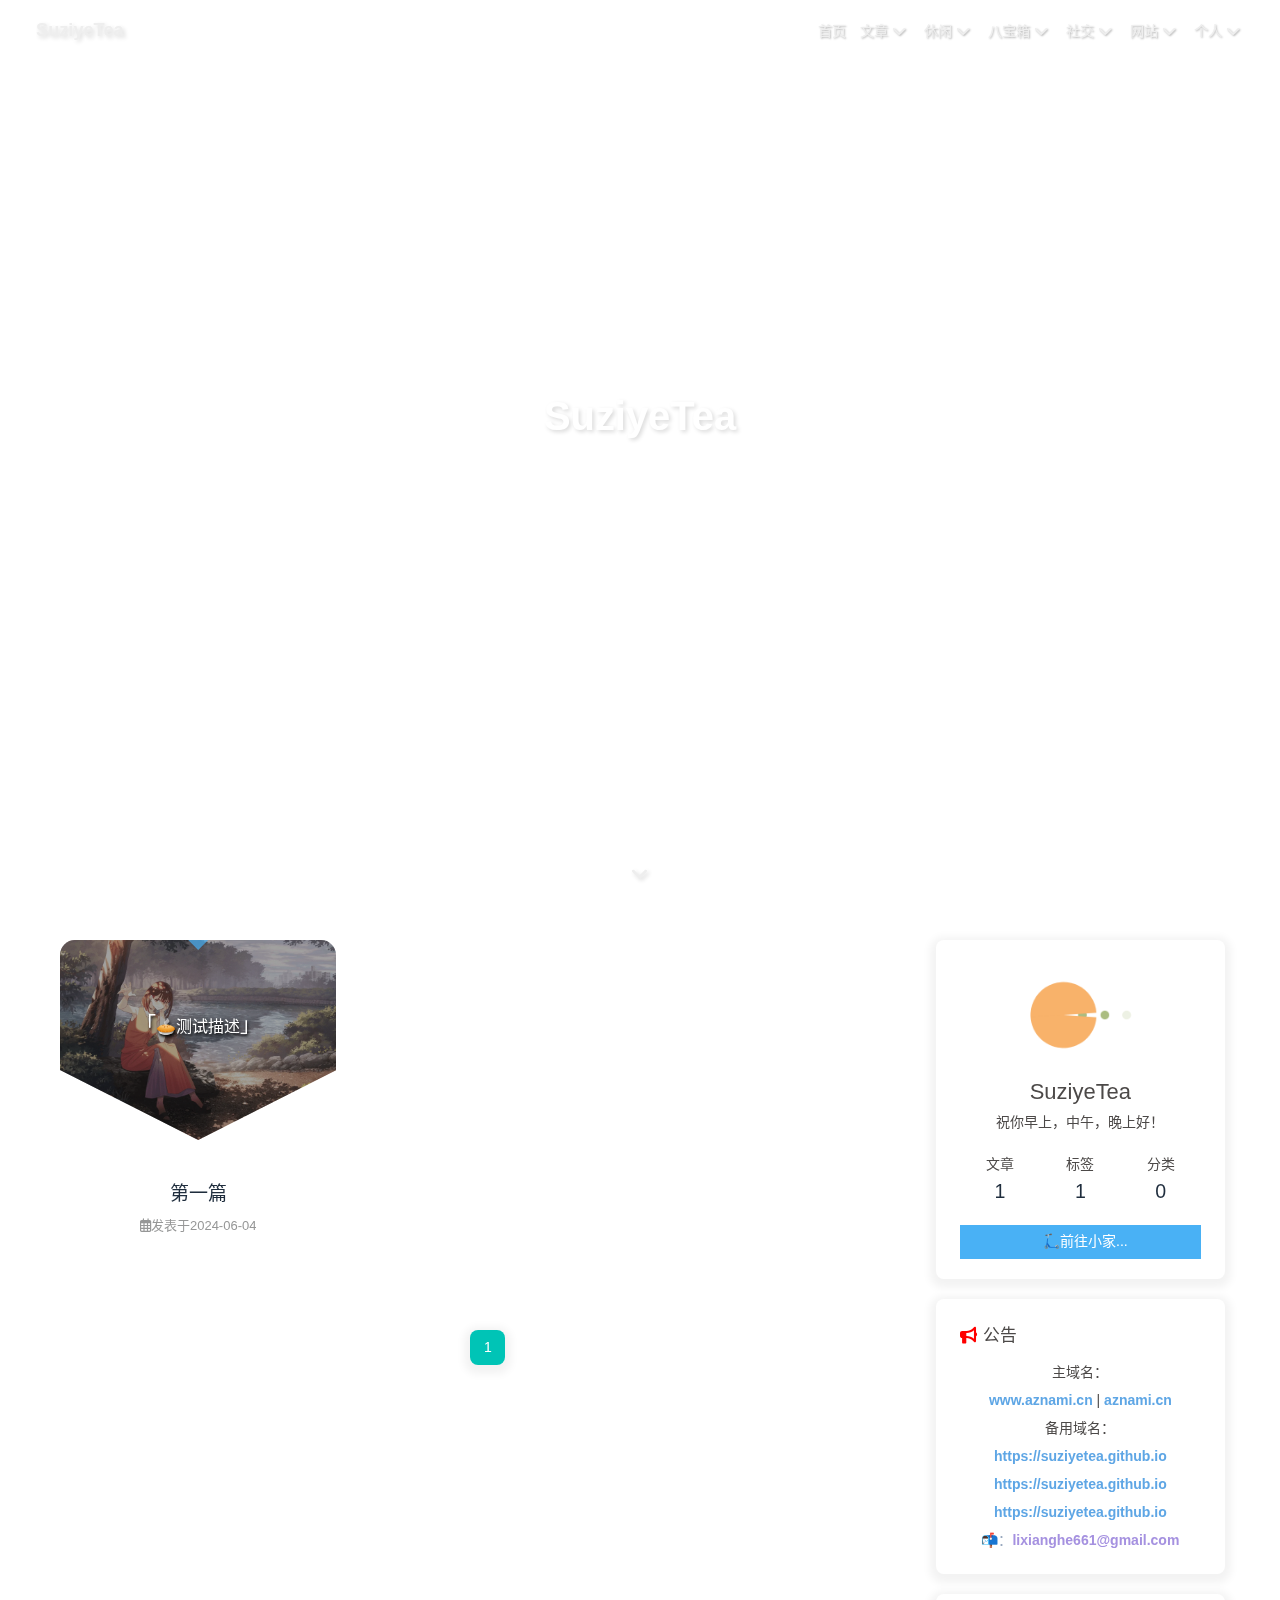
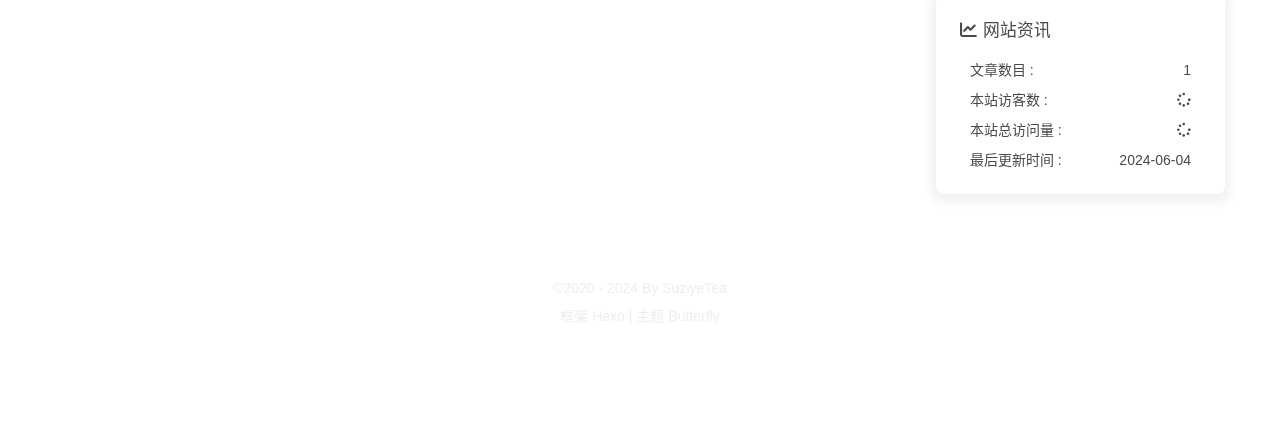
==== commit 7a4abb11: "Site updated: 2024-06-04 22:45:49" ====
--- a/index.html
+++ b/index.html
@@ -53,7 +53,7 @@
   isHome: true,
   isHighlightShrink: false,
   isToc: false,
-  postUpdate: '2024-06-04 22:16:40'
+  postUpdate: '2024-06-04 22:45:45'
 }</script><script>(win=>{
       win.saveToLocal = {
         set: (key, value, ttl) => {
@@ -150,8 +150,36 @@
         }
       }
       detectApple()
-    })(window)</script><link rel="stylesheet" href="/css/custom.css" media="defer" onload="this.media='all'"><link rel="stylesheet" href="/css/cat.css"><div id="myscoll"></div><!-- hexo injector head_end start --><link rel="stylesheet" href="https://npm.elemecdn.com/hexo-butterfly-footer-beautify@1.0.0/lib/runtime.css" media="print" onload="this.media='all'"><!-- hexo injector head_end end --><meta name="generator" content="Hexo 7.2.0"></head><body><div id="web_bg"></div><div id="sidebar"><div id="menu-mask"></div><div id="sidebar-menus"><div class="avatar-img is-center"><img src="https://tuchuang.voooe.cn/images/2024/06/03/_20240603144027.jpg" onerror="onerror=null;src='/img/friend_404.gif'" alt="avatar"/></div><div class="sidebar-site-data site-data is-center"><a href="/archives/"><div class="headline">文章</div><div class="length-num">1</div></a><a href="/tags/"><div class="headline">标签</div><div class="length-num">1</div></a><a href="/categories/"><div class="headline">分类</div><div class="length-num">0</div></a></div><hr class="custom-hr"/><div class="menus_items"><div class="menus_item"><a class="site-page" href="/"><i class="fa-fw icon-home"></i><span> 首页</span></a></div><div class="menus_item"><a class="site-page group" href="javascript:void(0);"><i class="fa-fw icon--article"></i><span> 文章</span><i class="fas fa-chevron-down"></i></a><ul class="menus_item_child"><li><a class="site-page child" href="/archives/"><i class="fa-fw icon-guidang1"></i><span> 归档</span></a></li><li><a class="site-page child" href="/tags/"><i class="fa-fw icon-sekuaibiaoqian"></i><span> 标签</span></a></li><li><a class="site-page child" href="/categories/"><i class="fa-fw icon-fenlei"></i><span> 分类</span></a></li></ul></div><div class="menus_item"><a class="site-page group" href="javascript:void(0);"><i class="fa-fw icon-pinweishenghuo"></i><span> 休闲</span><i class="fas fa-chevron-down"></i></a><ul class="menus_item_child"><li><a class="site-page child" href="/life/music/"><i class="fa-fw icon-yinle"></i><span> 八音盒</span></a></li><li><a class="site-page child" href="/life/movies/"><i class="fa-fw icon-dianying1"></i><span> 影院</span></a></li><li><a class="site-page child" href="/life/games/"><i class="fa-fw icon-youxishoubing"></i><span> 游戏</span></a></li></ul></div><div class="menus_item"><a class="site-page group" href="javascript:void(0);"><i class="fa-fw icon-xiangzi"></i><span> 八宝箱</span><i class="fas fa-chevron-down"></i></a><ul class="menus_item_child"><li><a class="site-page child" href="/box/gallery/"><i class="fa-fw icon-tubiaozhizuomoban"></i><span> 画廊</span></a></li><li><a class="site-page child" href="/box/animation/"><i class="fa-fw icon-nvwumao"></i><span> 动画</span></a></li><li><a class="site-page child" href="/box/nav/"><i class="fa-fw icon-zhifengche"></i><span> 网址导航</span></a></li></ul></div><div class="menus_item"><a class="site-page group" href="javascript:void(0);"><i class="fa-fw icon-shejiaoxinxi"></i><span> 社交</span><i class="fas fa-chevron-down"></i></a><ul class="menus_item_child"><li><a class="site-page child" href="/social/fcircle/"><i class="fa-fw icon-pengyouquan"></i><span> 朋友圈</span></a></li><li><a class="site-page child" href="/comments/"><i class="fa-fw icon-liuyan"></i><span> 留言板</span></a></li><li><a class="site-page child" href="/social/link/"><i class="fa-fw icon-lianjie"></i><span> 友人帐</span></a></li></ul></div><div class="menus_item"><a class="site-page group" href="javascript:void(0);"><i class="fa-fw icon-wangye"></i><span> 网站</span><i class="fas fa-chevron-down"></i></a><ul class="menus_item_child"><li><a class="site-page child" href="/site/census/"><i class="fa-fw icon--tongjibiao"></i><span> 网站统计</span></a></li><li><a class="site-page child" href="/site/echarts/"><i class="fa-fw icon-shujutongji1"></i><span> 文章统计</span></a></li><li><a class="site-page child" href="/site/time/"><i class="fa-fw icon-xianxingshalou"></i><span> 旧时光</span></a></li></ul></div><div class="menus_item"><a class="site-page group" href="javascript:void(0);"><i class="fa-fw icon-maoliang"></i><span> 个人</span><i class="fas fa-chevron-down"></i></a><ul class="menus_item_child"><li><a class="site-page child" href="/personal/bb/"><i class="fa-fw icon-qunliaotian"></i><span> 唠叨</span></a></li><li><a class="site-page child" href="/personal/love/"><i class="fa-fw icon-love-sign"></i><span> 恋爱小屋</span></a></li><li><a class="site-page child" href="/personal/about/"><i class="fa-fw icon-paperplane"></i><span> 关于</span></a></li></ul></div></div></div></div><div class="page" id="body-wrap"><header class="full_page" id="page-header"><nav id="nav"><span id="blog-info"><a href="/" title="SuziyeTea"><span class="site-name">SuziyeTea</span></a></span><div id="menus"><div class="menus_items"><div class="menus_item"><a class="site-page" href="/"><i class="fa-fw icon-home"></i><span> 首页</span></a></div><div class="menus_item"><a class="site-page group" href="javascript:void(0);"><i class="fa-fw icon--article"></i><span> 文章</span><i class="fas fa-chevron-down"></i></a><ul class="menus_item_child"><li><a class="site-page child" href="/archives/"><i class="fa-fw icon-guidang1"></i><span> 归档</span></a></li><li><a class="site-page child" href="/tags/"><i class="fa-fw icon-sekuaibiaoqian"></i><span> 标签</span></a></li><li><a class="site-page child" href="/categories/"><i class="fa-fw icon-fenlei"></i><span> 分类</span></a></li></ul></div><div class="menus_item"><a class="site-page group" href="javascript:void(0);"><i class="fa-fw icon-pinweishenghuo"></i><span> 休闲</span><i class="fas fa-chevron-down"></i></a><ul class="menus_item_child"><li><a class="site-page child" href="/life/music/"><i class="fa-fw icon-yinle"></i><span> 八音盒</span></a></li><li><a class="site-page child" href="/life/movies/"><i class="fa-fw icon-dianying1"></i><span> 影院</span></a></li><li><a class="site-page child" href="/life/games/"><i class="fa-fw icon-youxishoubing"></i><span> 游戏</span></a></li></ul></div><div class="menus_item"><a class="site-page group" href="javascript:void(0);"><i class="fa-fw icon-xiangzi"></i><span> 八宝箱</span><i class="fas fa-chevron-down"></i></a><ul class="menus_item_child"><li><a class="site-page child" href="/box/gallery/"><i class="fa-fw icon-tubiaozhizuomoban"></i><span> 画廊</span></a></li><li><a class="site-page child" href="/box/animation/"><i class="fa-fw icon-nvwumao"></i><span> 动画</span></a></li><li><a class="site-page child" href="/box/nav/"><i class="fa-fw icon-zhifengche"></i><span> 网址导航</span></a></li></ul></div><div class="menus_item"><a class="site-page group" href="javascript:void(0);"><i class="fa-fw icon-shejiaoxinxi"></i><span> 社交</span><i class="fas fa-chevron-down"></i></a><ul class="menus_item_child"><li><a class="site-page child" href="/social/fcircle/"><i class="fa-fw icon-pengyouquan"></i><span> 朋友圈</span></a></li><li><a class="site-page child" href="/comments/"><i class="fa-fw icon-liuyan"></i><span> 留言板</span></a></li><li><a class="site-page child" href="/social/link/"><i class="fa-fw icon-lianjie"></i><span> 友人帐</span></a></li></ul></div><div class="menus_item"><a class="site-page group" href="javascript:void(0);"><i class="fa-fw icon-wangye"></i><span> 网站</span><i class="fas fa-chevron-down"></i></a><ul class="menus_item_child"><li><a class="site-page child" href="/site/census/"><i class="fa-fw icon--tongjibiao"></i><span> 网站统计</span></a></li><li><a class="site-page child" href="/site/echarts/"><i class="fa-fw icon-shujutongji1"></i><span> 文章统计</span></a></li><li><a class="site-page child" href="/site/time/"><i class="fa-fw icon-xianxingshalou"></i><span> 旧时光</span></a></li></ul></div><div class="menus_item"><a class="site-page group" href="javascript:void(0);"><i class="fa-fw icon-maoliang"></i><span> 个人</span><i class="fas fa-chevron-down"></i></a><ul class="menus_item_child"><li><a class="site-page child" href="/personal/bb/"><i class="fa-fw icon-qunliaotian"></i><span> 唠叨</span></a></li><li><a class="site-page child" href="/personal/love/"><i class="fa-fw icon-love-sign"></i><span> 恋爱小屋</span></a></li><li><a class="site-page child" href="/personal/about/"><i class="fa-fw icon-paperplane"></i><span> 关于</span></a></li></ul></div></div><div id="toggle-menu"><a class="site-page" href="javascript:void(0);"><i class="fas fa-bars fa-fw"></i></a></div></div></nav><div id="site-info"><h1 id="site-title">SuziyeTea</h1></div><div id="scroll-down"><i class="fas fa-angle-down scroll-down-effects"></i></div></header><main class="layout" id="content-inner"><div class="recent-posts" id="recent-posts"><div class="recent-post-item"><div class="recent-post-content left"><div class="recent-post-cover"><img class="article-cover" src="/false" onerror="this.onerror=null;this.src='/img/404.jpg'" alt="第一篇"></div><div class="recent-post-info"><a class="article-title" href="/2024/06/04/%E7%AC%AC%E4%B8%80%E7%AF%87/" title="第一篇"><div class="article-title-link">第一篇</div></a><div class="recent-post-meta">               <div class="article-meta-wrap"><span class="post-meta-date"><i class="far fa-calendar-alt"></i><span class="article-meta-label">发表于</span><time datetime="2024-06-04T07:35:24.000Z" title="发表于 2024-06-04 15:35:24">2024-06-04</time></span></div></div></div><a class="article-content" href="/2024/06/04/%E7%AC%AC%E4%B8%80%E7%AF%87/" title="第一篇"><div class="article-content-text">test   当你看到这篇博客时就说明测试成功了，我会陆续完善并更新网站的内容，应该不会放鸽子的吧
-</div></a><div class="recent-post-arrow"></div></div></div><nav id="pagination"><div class="pagination"><span class="page-number current">1</span></div></nav></div><div class="aside-content" id="aside-content"><div class="card-widget card-info"><div class="is-center"><div class="avatar-img"><img src="https://tuchuang.voooe.cn/images/2024/06/03/_20240603144027.jpg" onerror="this.onerror=null;this.src='/img/friend_404.gif'" alt="avatar"/></div><div class="author-info__name">SuziyeTea</div><div class="author-info__description">祝你早上，中午，晚上好！</div></div><div class="card-info-data site-data is-center"><a href="/archives/"><div class="headline">文章</div><div class="length-num">1</div></a><a href="/tags/"><div class="headline">标签</div><div class="length-num">1</div></a><a href="/categories/"><div class="headline">分类</div><div class="length-num">0</div></a></div><a id="card-info-btn" target="_blank" rel="noopener" href="https://github.com/suziyetea/"><i></i><span>🛴前往小家...</span></a></div><div class="card-widget card-announcement"><div class="item-headline"><i class="fas fa-bullhorn fa-shake"></i><span>公告</span></div><div class="announcement_content"><center>主域名：<br><a href="www.aznami.cn"><b><font color="#5ea6e5">www.aznami.cn</font></b></a>&nbsp;|&nbsp;<a href="aznami.cn"><b><font color="#5ea6e5">aznami.cn</font></b></a><br>备用域名：<br><a target="_blank" rel="noopener" href="https://suziyetea.github.io"><b><font color="#5ea6e5">https://suziyetea.github.io</font></b></a><br><a target="_blank" rel="noopener" href="https://suziyetea.github.io"><b><font color="#5ea6e5">https://suziyetea.github.io</font></b></a><br><a target="_blank" rel="noopener" href="https://suziyetea.github.io"><b><font color="#5ea6e5">https://suziyetea.github.io</font></b></a><br><a href="mailto:lixianghe661@gmail.com">📬：<b><font color="#a591e0">lixianghe661@gmail.com</font></b></a></center></div></div><div class="sticky_layout"><div class="card-widget card-webinfo"><div class="item-headline"><i class="fas fa-chart-line"></i><span>网站资讯</span></div><div class="webinfo"><div class="webinfo-item"><div class="item-name">文章数目 :</div><div class="item-count">1</div></div><div class="webinfo-item"><div class="item-name">本站访客数 :</div><div class="item-count" id="busuanzi_value_site_uv"><i class="fa-solid fa-spinner fa-spin"></i></div></div><div class="webinfo-item"><div class="item-name">本站总访问量 :</div><div class="item-count" id="busuanzi_value_site_pv"><i class="fa-solid fa-spinner fa-spin"></i></div></div><div class="webinfo-item"><div class="item-name">最后更新时间 :</div><div class="item-count" id="last-push-date" data-lastPushDate="2024-06-04T14:16:40.921Z"><i class="fa-solid fa-spinner fa-spin"></i></div></div></div></div></div></div></main><footer id="footer"><div id="footer-wrap"><div class="copyright">&copy;2020 - 2024 By SuziyeTea</div><div class="framework-info"><span>框架 </span><a target="_blank" rel="noopener" href="https://hexo.io">Hexo</a><span class="footer-separator">|</span><span>主题 </span><a target="_blank" rel="noopener" href="https://github.com/jerryc127/hexo-theme-butterfly">Butterfly</a></div></div></footer></div><div id="rightside"><div id="rightside-config-hide"><button id="darkmode" type="button" title="浅色和深色模式转换"><i class="fas fa-adjust"></i></button><button id="hide-aside-btn" type="button" title="单栏和双栏切换"><i class="fas fa-arrows-alt-h"></i></button></div><div id="rightside-config-show"><button id="rightside-config" type="button" title="设置"><i class="fas fa-cog fa-spin"></i></button><button id="go-up" type="button" title="回到顶部"><span class="scroll-percent"></span><i class="fas fa-arrow-up"></i></button></div></div><div><script src="/js/utils.js?v=4.13.0"></script><script src="/js/main.js?v=4.13.0"></script><script src="https://cdn.jsdelivr.net/npm/@fancyapps/ui@5.0.33/dist/fancybox/fancybox.umd.min.js"></script><div class="js-pjax"></div><script async src="/js/title.js"></script><script defer src="https://npm.elemecdn.com/jquery@latest/dist/jquery.min.js"></script><script defer data-pjax src="/js/cat.js"></script><canvas class="fireworks" mobile="false"></canvas><script src="https://cdn.jsdelivr.net/npm/butterfly-extsrc@1.1.3/dist/fireworks.min.js"></script><script async data-pjax src="//busuanzi.ibruce.info/busuanzi/2.3/busuanzi.pure.mini.js"></script></div><!-- hexo injector body_end start --><script data-pjax>
+    })(window)</script><link rel="stylesheet" href="/css/custom.css" media="defer" onload="this.media='all'"><link rel="stylesheet" href="/css/cat.css"><div id="myscoll"></div><!-- hexo injector head_end start --><link rel="stylesheet" href="https://npm.elemecdn.com/hexo-butterfly-footer-beautify@1.0.0/lib/runtime.css" media="print" onload="this.media='all'"><!-- hexo injector head_end end --><meta name="generator" content="Hexo 7.2.0"></head><body><div id="web_bg"></div><div id="sidebar"><div id="menu-mask"></div><div id="sidebar-menus"><div class="avatar-img is-center"><img src="https://tuchuang.voooe.cn/images/2024/06/03/_20240603144027.jpg" onerror="onerror=null;src='/img/friend_404.gif'" alt="avatar"/></div><div class="sidebar-site-data site-data is-center"><a href="/archives/"><div class="headline">文章</div><div class="length-num">1</div></a><a href="/tags/"><div class="headline">标签</div><div class="length-num">1</div></a><a href="/categories/"><div class="headline">分类</div><div class="length-num">0</div></a></div><hr class="custom-hr"/><div class="menus_items"><div class="menus_item"><a class="site-page" href="/"><i class="fa-fw icon-home"></i><span> 首页</span></a></div><div class="menus_item"><a class="site-page group" href="javascript:void(0);"><i class="fa-fw icon--article"></i><span> 文章</span><i class="fas fa-chevron-down"></i></a><ul class="menus_item_child"><li><a class="site-page child" href="/archives/"><i class="fa-fw icon-guidang1"></i><span> 归档</span></a></li><li><a class="site-page child" href="/tags/"><i class="fa-fw icon-sekuaibiaoqian"></i><span> 标签</span></a></li><li><a class="site-page child" href="/categories/"><i class="fa-fw icon-fenlei"></i><span> 分类</span></a></li></ul></div><div class="menus_item"><a class="site-page group" href="javascript:void(0);"><i class="fa-fw icon-pinweishenghuo"></i><span> 休闲</span><i class="fas fa-chevron-down"></i></a><ul class="menus_item_child"><li><a class="site-page child" href="/life/music/"><i class="fa-fw icon-yinle"></i><span> 八音盒</span></a></li><li><a class="site-page child" href="/life/movies/"><i class="fa-fw icon-dianying1"></i><span> 影院</span></a></li><li><a class="site-page child" href="/life/games/"><i class="fa-fw icon-youxishoubing"></i><span> 游戏</span></a></li></ul></div><div class="menus_item"><a class="site-page group" href="javascript:void(0);"><i class="fa-fw icon-xiangzi"></i><span> 八宝箱</span><i class="fas fa-chevron-down"></i></a><ul class="menus_item_child"><li><a class="site-page child" href="/box/gallery/"><i class="fa-fw icon-tubiaozhizuomoban"></i><span> 画廊</span></a></li><li><a class="site-page child" href="/box/animation/"><i class="fa-fw icon-nvwumao"></i><span> 动画</span></a></li><li><a class="site-page child" href="/box/nav/"><i class="fa-fw icon-zhifengche"></i><span> 网址导航</span></a></li></ul></div><div class="menus_item"><a class="site-page group" href="javascript:void(0);"><i class="fa-fw icon-shejiaoxinxi"></i><span> 社交</span><i class="fas fa-chevron-down"></i></a><ul class="menus_item_child"><li><a class="site-page child" href="/social/fcircle/"><i class="fa-fw icon-pengyouquan"></i><span> 朋友圈</span></a></li><li><a class="site-page child" href="/comments/"><i class="fa-fw icon-liuyan"></i><span> 留言板</span></a></li><li><a class="site-page child" href="/social/link/"><i class="fa-fw icon-lianjie"></i><span> 友人帐</span></a></li></ul></div><div class="menus_item"><a class="site-page group" href="javascript:void(0);"><i class="fa-fw icon-wangye"></i><span> 网站</span><i class="fas fa-chevron-down"></i></a><ul class="menus_item_child"><li><a class="site-page child" href="/site/census/"><i class="fa-fw icon--tongjibiao"></i><span> 网站统计</span></a></li><li><a class="site-page child" href="/site/echarts/"><i class="fa-fw icon-shujutongji1"></i><span> 文章统计</span></a></li><li><a class="site-page child" href="/site/time/"><i class="fa-fw icon-xianxingshalou"></i><span> 旧时光</span></a></li></ul></div><div class="menus_item"><a class="site-page group" href="javascript:void(0);"><i class="fa-fw icon-maoliang"></i><span> 个人</span><i class="fas fa-chevron-down"></i></a><ul class="menus_item_child"><li><a class="site-page child" href="/personal/bb/"><i class="fa-fw icon-qunliaotian"></i><span> 唠叨</span></a></li><li><a class="site-page child" href="/personal/love/"><i class="fa-fw icon-love-sign"></i><span> 恋爱小屋</span></a></li><li><a class="site-page child" href="/personal/about/"><i class="fa-fw icon-paperplane"></i><span> 关于</span></a></li></ul></div></div></div></div><div class="page" id="body-wrap"><header class="full_page" id="page-header"><nav id="nav"><span id="blog-info"><a href="/" title="SuziyeTea"><span class="site-name">SuziyeTea</span></a></span><div id="menus"><div class="menus_items"><div class="menus_item"><a class="site-page" href="/"><i class="fa-fw icon-home"></i><span> 首页</span></a></div><div class="menus_item"><a class="site-page group" href="javascript:void(0);"><i class="fa-fw icon--article"></i><span> 文章</span><i class="fas fa-chevron-down"></i></a><ul class="menus_item_child"><li><a class="site-page child" href="/archives/"><i class="fa-fw icon-guidang1"></i><span> 归档</span></a></li><li><a class="site-page child" href="/tags/"><i class="fa-fw icon-sekuaibiaoqian"></i><span> 标签</span></a></li><li><a class="site-page child" href="/categories/"><i class="fa-fw icon-fenlei"></i><span> 分类</span></a></li></ul></div><div class="menus_item"><a class="site-page group" href="javascript:void(0);"><i class="fa-fw icon-pinweishenghuo"></i><span> 休闲</span><i class="fas fa-chevron-down"></i></a><ul class="menus_item_child"><li><a class="site-page child" href="/life/music/"><i class="fa-fw icon-yinle"></i><span> 八音盒</span></a></li><li><a class="site-page child" href="/life/movies/"><i class="fa-fw icon-dianying1"></i><span> 影院</span></a></li><li><a class="site-page child" href="/life/games/"><i class="fa-fw icon-youxishoubing"></i><span> 游戏</span></a></li></ul></div><div class="menus_item"><a class="site-page group" href="javascript:void(0);"><i class="fa-fw icon-xiangzi"></i><span> 八宝箱</span><i class="fas fa-chevron-down"></i></a><ul class="menus_item_child"><li><a class="site-page child" href="/box/gallery/"><i class="fa-fw icon-tubiaozhizuomoban"></i><span> 画廊</span></a></li><li><a class="site-page child" href="/box/animation/"><i class="fa-fw icon-nvwumao"></i><span> 动画</span></a></li><li><a class="site-page child" href="/box/nav/"><i class="fa-fw icon-zhifengche"></i><span> 网址导航</span></a></li></ul></div><div class="menus_item"><a class="site-page group" href="javascript:void(0);"><i class="fa-fw icon-shejiaoxinxi"></i><span> 社交</span><i class="fas fa-chevron-down"></i></a><ul class="menus_item_child"><li><a class="site-page child" href="/social/fcircle/"><i class="fa-fw icon-pengyouquan"></i><span> 朋友圈</span></a></li><li><a class="site-page child" href="/comments/"><i class="fa-fw icon-liuyan"></i><span> 留言板</span></a></li><li><a class="site-page child" href="/social/link/"><i class="fa-fw icon-lianjie"></i><span> 友人帐</span></a></li></ul></div><div class="menus_item"><a class="site-page group" href="javascript:void(0);"><i class="fa-fw icon-wangye"></i><span> 网站</span><i class="fas fa-chevron-down"></i></a><ul class="menus_item_child"><li><a class="site-page child" href="/site/census/"><i class="fa-fw icon--tongjibiao"></i><span> 网站统计</span></a></li><li><a class="site-page child" href="/site/echarts/"><i class="fa-fw icon-shujutongji1"></i><span> 文章统计</span></a></li><li><a class="site-page child" href="/site/time/"><i class="fa-fw icon-xianxingshalou"></i><span> 旧时光</span></a></li></ul></div><div class="menus_item"><a class="site-page group" href="javascript:void(0);"><i class="fa-fw icon-maoliang"></i><span> 个人</span><i class="fas fa-chevron-down"></i></a><ul class="menus_item_child"><li><a class="site-page child" href="/personal/bb/"><i class="fa-fw icon-qunliaotian"></i><span> 唠叨</span></a></li><li><a class="site-page child" href="/personal/love/"><i class="fa-fw icon-love-sign"></i><span> 恋爱小屋</span></a></li><li><a class="site-page child" href="/personal/about/"><i class="fa-fw icon-paperplane"></i><span> 关于</span></a></li></ul></div></div><div id="toggle-menu"><a class="site-page" href="javascript:void(0);"><i class="fas fa-bars fa-fw"></i></a></div></div></nav><div id="site-info"><h1 id="site-title">SuziyeTea</h1><div id="site-subtitle"><span id="subtitle"></span></div></div><div id="scroll-down"><i class="fas fa-angle-down scroll-down-effects"></i></div></header><main class="layout" id="content-inner"><div class="recent-posts" id="recent-posts"><div class="recent-post-item"><div class="recent-post-content left"><div class="recent-post-cover"><img class="article-cover" src="/false" onerror="this.onerror=null;this.src='/img/404.jpg'" alt="第一篇"></div><div class="recent-post-info"><a class="article-title" href="/2024/06/04/%E7%AC%AC%E4%B8%80%E7%AF%87/" title="第一篇"><div class="article-title-link">第一篇</div></a><div class="recent-post-meta">               <div class="article-meta-wrap"><span class="post-meta-date"><i class="far fa-calendar-alt"></i><span class="article-meta-label">发表于</span><time datetime="2024-06-04T07:35:24.000Z" title="发表于 2024-06-04 15:35:24">2024-06-04</time></span></div></div></div><a class="article-content" href="/2024/06/04/%E7%AC%AC%E4%B8%80%E7%AF%87/" title="第一篇"><div class="article-content-text">🥧测试描述</div></a><div class="recent-post-arrow"></div></div></div><nav id="pagination"><div class="pagination"><span class="page-number current">1</span></div></nav></div><div class="aside-content" id="aside-content"><div class="card-widget card-info"><div class="is-center"><div class="avatar-img"><img src="https://tuchuang.voooe.cn/images/2024/06/03/_20240603144027.jpg" onerror="this.onerror=null;this.src='/img/friend_404.gif'" alt="avatar"/></div><div class="author-info__name">SuziyeTea</div><div class="author-info__description">祝你早上，中午，晚上好！</div></div><div class="card-info-data site-data is-center"><a href="/archives/"><div class="headline">文章</div><div class="length-num">1</div></a><a href="/tags/"><div class="headline">标签</div><div class="length-num">1</div></a><a href="/categories/"><div class="headline">分类</div><div class="length-num">0</div></a></div><a id="card-info-btn" target="_blank" rel="noopener" href="https://github.com/suziyetea/"><i></i><span>🛴前往小家...</span></a></div><div class="card-widget card-announcement"><div class="item-headline"><i class="fas fa-bullhorn fa-shake"></i><span>公告</span></div><div class="announcement_content"><center>主域名：<br><a href="www.aznami.cn"><b><font color="#5ea6e5">www.aznami.cn</font></b></a>&nbsp;|&nbsp;<a href="aznami.cn"><b><font color="#5ea6e5">aznami.cn</font></b></a><br>备用域名：<br><a target="_blank" rel="noopener" href="https://suziyetea.github.io"><b><font color="#5ea6e5">https://suziyetea.github.io</font></b></a><br><a target="_blank" rel="noopener" href="https://suziyetea.github.io"><b><font color="#5ea6e5">https://suziyetea.github.io</font></b></a><br><a target="_blank" rel="noopener" href="https://suziyetea.github.io"><b><font color="#5ea6e5">https://suziyetea.github.io</font></b></a><br><a href="mailto:lixianghe661@gmail.com">📬：<b><font color="#a591e0">lixianghe661@gmail.com</font></b></a></center></div></div><div class="sticky_layout"><div class="card-widget card-webinfo"><div class="item-headline"><i class="fas fa-chart-line"></i><span>网站资讯</span></div><div class="webinfo"><div class="webinfo-item"><div class="item-name">文章数目 :</div><div class="item-count">1</div></div><div class="webinfo-item"><div class="item-name">本站访客数 :</div><div class="item-count" id="busuanzi_value_site_uv"><i class="fa-solid fa-spinner fa-spin"></i></div></div><div class="webinfo-item"><div class="item-name">本站总访问量 :</div><div class="item-count" id="busuanzi_value_site_pv"><i class="fa-solid fa-spinner fa-spin"></i></div></div><div class="webinfo-item"><div class="item-name">最后更新时间 :</div><div class="item-count" id="last-push-date" data-lastPushDate="2024-06-04T14:45:45.484Z"><i class="fa-solid fa-spinner fa-spin"></i></div></div></div></div></div></div></main><footer id="footer"><div id="footer-wrap"><div class="copyright">&copy;2020 - 2024 By SuziyeTea</div><div class="framework-info"><span>框架 </span><a target="_blank" rel="noopener" href="https://hexo.io">Hexo</a><span class="footer-separator">|</span><span>主题 </span><a target="_blank" rel="noopener" href="https://github.com/jerryc127/hexo-theme-butterfly">Butterfly</a></div></div></footer></div><div id="rightside"><div id="rightside-config-hide"><button id="darkmode" type="button" title="浅色和深色模式转换"><i class="fas fa-adjust"></i></button><button id="hide-aside-btn" type="button" title="单栏和双栏切换"><i class="fas fa-arrows-alt-h"></i></button></div><div id="rightside-config-show"><button id="rightside-config" type="button" title="设置"><i class="fas fa-cog fa-spin"></i></button><button id="go-up" type="button" title="回到顶部"><span class="scroll-percent"></span><i class="fas fa-arrow-up"></i></button></div></div><div><script src="/js/utils.js?v=4.13.0"></script><script src="/js/main.js?v=4.13.0"></script><script src="https://cdn.jsdelivr.net/npm/@fancyapps/ui@5.0.33/dist/fancybox/fancybox.umd.min.js"></script><div class="js-pjax"><script>window.typedJSFn = {
+  init: (str) => {
+    window.typed = new Typed('#subtitle', Object.assign({
+      strings: str,
+      startDelay: 300,
+      typeSpeed: 150,
+      loop: true,
+      backSpeed: 50,
+    }, null))
+  },
+  run: (subtitleType) => {
+    if (true) {
+      if (typeof Typed === 'function') {
+        subtitleType()
+      } else {
+        getScript('https://cdn.jsdelivr.net/npm/typed.js@2.1.0/dist/typed.umd.min.js').then(subtitleType)
+      }
+    } else {
+      subtitleType()
+    }
+  }
+}
+</script><script>function subtitleType () {
+  if (true) {
+    typedJSFn.init(["欢迎来到我的秘密基地","今天过的怎么样呢？"])
+  } else {
+    document.getElementById("subtitle").textContent = "欢迎来到我的秘密基地"
+  }
+}
+typedJSFn.run(subtitleType)</script></div><script async src="/js/title.js"></script><script defer src="https://npm.elemecdn.com/jquery@latest/dist/jquery.min.js"></script><script defer data-pjax src="/js/cat.js"></script><canvas class="fireworks" mobile="false"></canvas><script src="https://cdn.jsdelivr.net/npm/butterfly-extsrc@1.1.3/dist/fireworks.min.js"></script><script async data-pjax src="//busuanzi.ibruce.info/busuanzi/2.3/busuanzi.pure.mini.js"></script></div><!-- hexo injector body_end start --><script data-pjax>
   function butterfly_footer_beautify_injector_config(){
     var parent_div_git = document.getElementById('footer-wrap');
     var item_html = '<p id="ghbdages"><a class="github-badge" target="_blank" href="https://hexo.io/" style="margin-inline:5px" data-title="博客框架为Hexo_v6.2.0" title=""><img src="https://img.shields.io/badge/Frame-Hexo-blue?style=flat&amp;logo=hexo" alt=""/></a><a class="github-badge" target="_blank" href="https://butterfly.js.org/" style="margin-inline:5px" data-title="主题版本Butterfly_v4.3.1" title=""><img src="https://img.shields.io/badge/Theme-Butterfly-6513df?style=flat&amp;logo=bitdefender" alt=""/></a><a class="github-badge" target="_blank" href="https://vercel.com/" style="margin-inline:5px" data-title="本站采用多线部署，主线路托管于Vercel" title=""><img src="https://img.shields.io/badge/Hosted-Vercel-brightgreen?style=flat&amp;logo=Vercel" alt=""/></a><a class="github-badge" target="_blank" href="https://dashboard.4everland.org/" style="margin-inline:5px" data-title="本站采用多线部署，备用线路托管于4EVERLAND" title=""><img src="https://img.shields.io/badge/Hosted-4EVERLAND-22DDDD?style=flat&amp;logo=IPFS" alt=""/></a><a class="github-badge" target="_blank" href="https://github.com/" style="margin-inline:5px" data-title="本站项目由Github托管" title=""><img src="https://img.shields.io/badge/Source-Github-d021d6?style=flat&amp;logo=GitHub" alt=""/></a><a class="github-badge" target="_blank" href="http://creativecommons.org/licenses/by-nc-sa/4.0/" style="margin-inline:5px" data-title="本站采用知识共享署名-非商业性使用-相同方式共享4.0国际许可协议进行许可" title=""><img src="https://img.shields.io/badge/Copyright-BY--NC--SA%204.0-d42328?style=flat&amp;logo=Claris" alt=""/></a></p>';
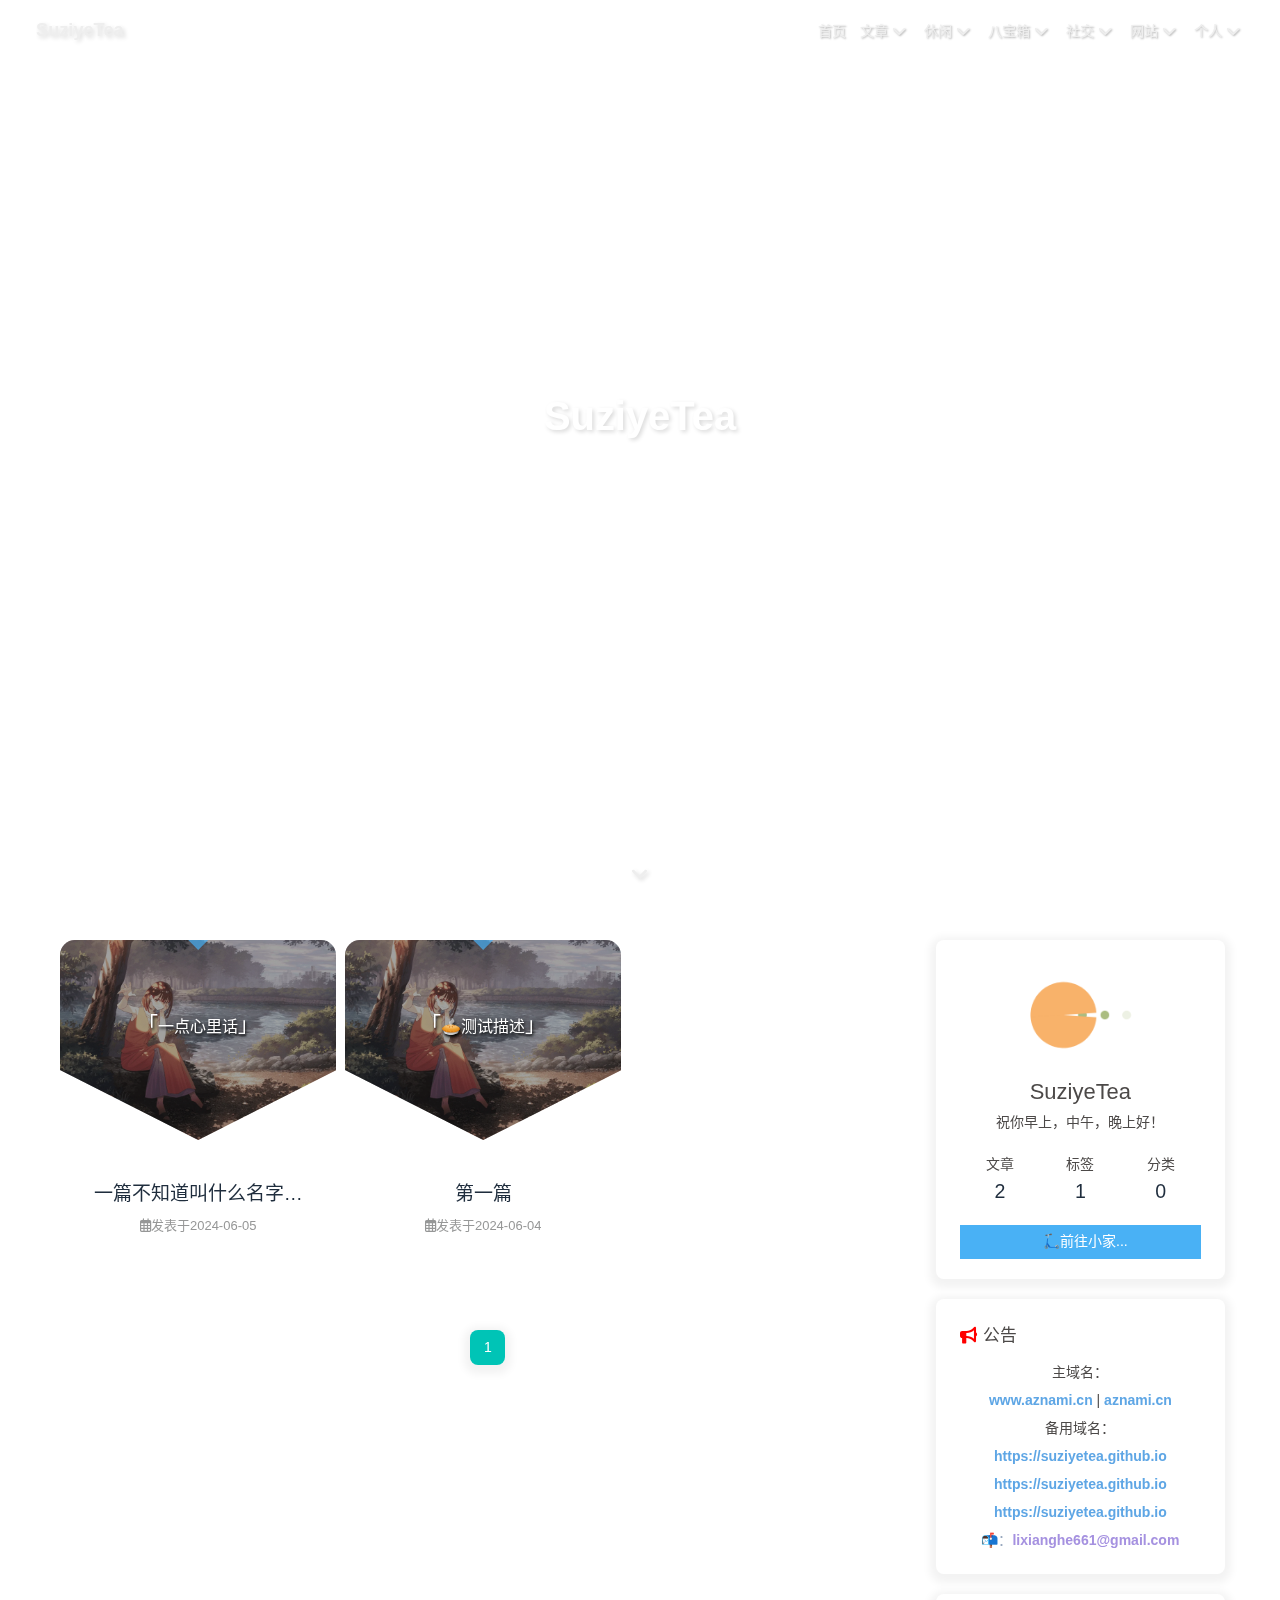
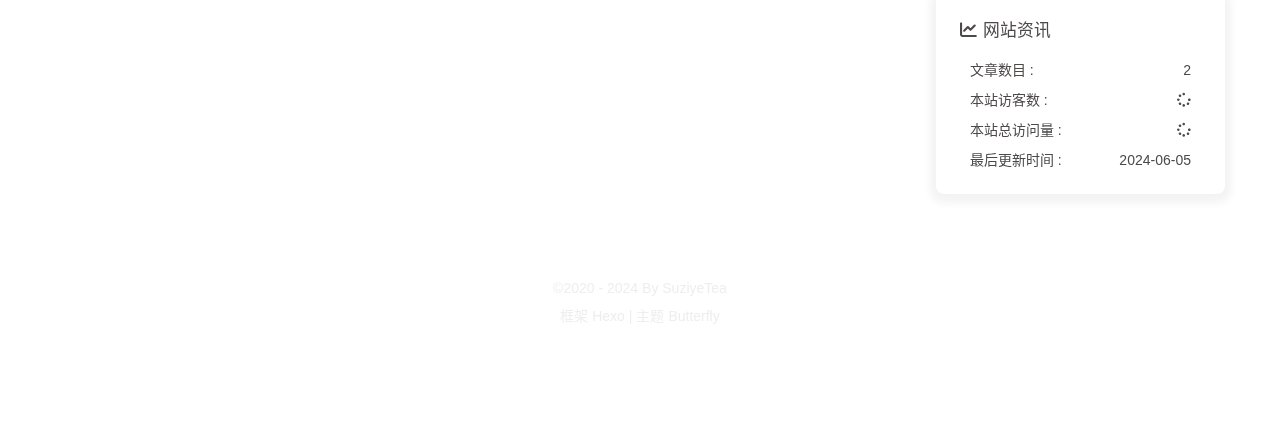
==== commit 4eb1e433: "Site updated: 2024-06-05 13:44:29" ====
--- a/index.html
+++ b/index.html
@@ -53,7 +53,7 @@
   isHome: true,
   isHighlightShrink: false,
   isToc: false,
-  postUpdate: '2024-06-04 22:45:45'
+  postUpdate: '2024-06-05 13:44:02'
 }</script><script>(win=>{
       win.saveToLocal = {
         set: (key, value, ttl) => {
@@ -150,7 +150,7 @@
         }
       }
       detectApple()
-    })(window)</script><link rel="stylesheet" href="/css/custom.css" media="defer" onload="this.media='all'"><link rel="stylesheet" href="/css/cat.css"><div id="myscoll"></div><!-- hexo injector head_end start --><link rel="stylesheet" href="https://npm.elemecdn.com/hexo-butterfly-footer-beautify@1.0.0/lib/runtime.css" media="print" onload="this.media='all'"><!-- hexo injector head_end end --><meta name="generator" content="Hexo 7.2.0"></head><body><div id="web_bg"></div><div id="sidebar"><div id="menu-mask"></div><div id="sidebar-menus"><div class="avatar-img is-center"><img src="https://tuchuang.voooe.cn/images/2024/06/03/_20240603144027.jpg" onerror="onerror=null;src='/img/friend_404.gif'" alt="avatar"/></div><div class="sidebar-site-data site-data is-center"><a href="/archives/"><div class="headline">文章</div><div class="length-num">1</div></a><a href="/tags/"><div class="headline">标签</div><div class="length-num">1</div></a><a href="/categories/"><div class="headline">分类</div><div class="length-num">0</div></a></div><hr class="custom-hr"/><div class="menus_items"><div class="menus_item"><a class="site-page" href="/"><i class="fa-fw icon-home"></i><span> 首页</span></a></div><div class="menus_item"><a class="site-page group" href="javascript:void(0);"><i class="fa-fw icon--article"></i><span> 文章</span><i class="fas fa-chevron-down"></i></a><ul class="menus_item_child"><li><a class="site-page child" href="/archives/"><i class="fa-fw icon-guidang1"></i><span> 归档</span></a></li><li><a class="site-page child" href="/tags/"><i class="fa-fw icon-sekuaibiaoqian"></i><span> 标签</span></a></li><li><a class="site-page child" href="/categories/"><i class="fa-fw icon-fenlei"></i><span> 分类</span></a></li></ul></div><div class="menus_item"><a class="site-page group" href="javascript:void(0);"><i class="fa-fw icon-pinweishenghuo"></i><span> 休闲</span><i class="fas fa-chevron-down"></i></a><ul class="menus_item_child"><li><a class="site-page child" href="/life/music/"><i class="fa-fw icon-yinle"></i><span> 八音盒</span></a></li><li><a class="site-page child" href="/life/movies/"><i class="fa-fw icon-dianying1"></i><span> 影院</span></a></li><li><a class="site-page child" href="/life/games/"><i class="fa-fw icon-youxishoubing"></i><span> 游戏</span></a></li></ul></div><div class="menus_item"><a class="site-page group" href="javascript:void(0);"><i class="fa-fw icon-xiangzi"></i><span> 八宝箱</span><i class="fas fa-chevron-down"></i></a><ul class="menus_item_child"><li><a class="site-page child" href="/box/gallery/"><i class="fa-fw icon-tubiaozhizuomoban"></i><span> 画廊</span></a></li><li><a class="site-page child" href="/box/animation/"><i class="fa-fw icon-nvwumao"></i><span> 动画</span></a></li><li><a class="site-page child" href="/box/nav/"><i class="fa-fw icon-zhifengche"></i><span> 网址导航</span></a></li></ul></div><div class="menus_item"><a class="site-page group" href="javascript:void(0);"><i class="fa-fw icon-shejiaoxinxi"></i><span> 社交</span><i class="fas fa-chevron-down"></i></a><ul class="menus_item_child"><li><a class="site-page child" href="/social/fcircle/"><i class="fa-fw icon-pengyouquan"></i><span> 朋友圈</span></a></li><li><a class="site-page child" href="/comments/"><i class="fa-fw icon-liuyan"></i><span> 留言板</span></a></li><li><a class="site-page child" href="/social/link/"><i class="fa-fw icon-lianjie"></i><span> 友人帐</span></a></li></ul></div><div class="menus_item"><a class="site-page group" href="javascript:void(0);"><i class="fa-fw icon-wangye"></i><span> 网站</span><i class="fas fa-chevron-down"></i></a><ul class="menus_item_child"><li><a class="site-page child" href="/site/census/"><i class="fa-fw icon--tongjibiao"></i><span> 网站统计</span></a></li><li><a class="site-page child" href="/site/echarts/"><i class="fa-fw icon-shujutongji1"></i><span> 文章统计</span></a></li><li><a class="site-page child" href="/site/time/"><i class="fa-fw icon-xianxingshalou"></i><span> 旧时光</span></a></li></ul></div><div class="menus_item"><a class="site-page group" href="javascript:void(0);"><i class="fa-fw icon-maoliang"></i><span> 个人</span><i class="fas fa-chevron-down"></i></a><ul class="menus_item_child"><li><a class="site-page child" href="/personal/bb/"><i class="fa-fw icon-qunliaotian"></i><span> 唠叨</span></a></li><li><a class="site-page child" href="/personal/love/"><i class="fa-fw icon-love-sign"></i><span> 恋爱小屋</span></a></li><li><a class="site-page child" href="/personal/about/"><i class="fa-fw icon-paperplane"></i><span> 关于</span></a></li></ul></div></div></div></div><div class="page" id="body-wrap"><header class="full_page" id="page-header"><nav id="nav"><span id="blog-info"><a href="/" title="SuziyeTea"><span class="site-name">SuziyeTea</span></a></span><div id="menus"><div class="menus_items"><div class="menus_item"><a class="site-page" href="/"><i class="fa-fw icon-home"></i><span> 首页</span></a></div><div class="menus_item"><a class="site-page group" href="javascript:void(0);"><i class="fa-fw icon--article"></i><span> 文章</span><i class="fas fa-chevron-down"></i></a><ul class="menus_item_child"><li><a class="site-page child" href="/archives/"><i class="fa-fw icon-guidang1"></i><span> 归档</span></a></li><li><a class="site-page child" href="/tags/"><i class="fa-fw icon-sekuaibiaoqian"></i><span> 标签</span></a></li><li><a class="site-page child" href="/categories/"><i class="fa-fw icon-fenlei"></i><span> 分类</span></a></li></ul></div><div class="menus_item"><a class="site-page group" href="javascript:void(0);"><i class="fa-fw icon-pinweishenghuo"></i><span> 休闲</span><i class="fas fa-chevron-down"></i></a><ul class="menus_item_child"><li><a class="site-page child" href="/life/music/"><i class="fa-fw icon-yinle"></i><span> 八音盒</span></a></li><li><a class="site-page child" href="/life/movies/"><i class="fa-fw icon-dianying1"></i><span> 影院</span></a></li><li><a class="site-page child" href="/life/games/"><i class="fa-fw icon-youxishoubing"></i><span> 游戏</span></a></li></ul></div><div class="menus_item"><a class="site-page group" href="javascript:void(0);"><i class="fa-fw icon-xiangzi"></i><span> 八宝箱</span><i class="fas fa-chevron-down"></i></a><ul class="menus_item_child"><li><a class="site-page child" href="/box/gallery/"><i class="fa-fw icon-tubiaozhizuomoban"></i><span> 画廊</span></a></li><li><a class="site-page child" href="/box/animation/"><i class="fa-fw icon-nvwumao"></i><span> 动画</span></a></li><li><a class="site-page child" href="/box/nav/"><i class="fa-fw icon-zhifengche"></i><span> 网址导航</span></a></li></ul></div><div class="menus_item"><a class="site-page group" href="javascript:void(0);"><i class="fa-fw icon-shejiaoxinxi"></i><span> 社交</span><i class="fas fa-chevron-down"></i></a><ul class="menus_item_child"><li><a class="site-page child" href="/social/fcircle/"><i class="fa-fw icon-pengyouquan"></i><span> 朋友圈</span></a></li><li><a class="site-page child" href="/comments/"><i class="fa-fw icon-liuyan"></i><span> 留言板</span></a></li><li><a class="site-page child" href="/social/link/"><i class="fa-fw icon-lianjie"></i><span> 友人帐</span></a></li></ul></div><div class="menus_item"><a class="site-page group" href="javascript:void(0);"><i class="fa-fw icon-wangye"></i><span> 网站</span><i class="fas fa-chevron-down"></i></a><ul class="menus_item_child"><li><a class="site-page child" href="/site/census/"><i class="fa-fw icon--tongjibiao"></i><span> 网站统计</span></a></li><li><a class="site-page child" href="/site/echarts/"><i class="fa-fw icon-shujutongji1"></i><span> 文章统计</span></a></li><li><a class="site-page child" href="/site/time/"><i class="fa-fw icon-xianxingshalou"></i><span> 旧时光</span></a></li></ul></div><div class="menus_item"><a class="site-page group" href="javascript:void(0);"><i class="fa-fw icon-maoliang"></i><span> 个人</span><i class="fas fa-chevron-down"></i></a><ul class="menus_item_child"><li><a class="site-page child" href="/personal/bb/"><i class="fa-fw icon-qunliaotian"></i><span> 唠叨</span></a></li><li><a class="site-page child" href="/personal/love/"><i class="fa-fw icon-love-sign"></i><span> 恋爱小屋</span></a></li><li><a class="site-page child" href="/personal/about/"><i class="fa-fw icon-paperplane"></i><span> 关于</span></a></li></ul></div></div><div id="toggle-menu"><a class="site-page" href="javascript:void(0);"><i class="fas fa-bars fa-fw"></i></a></div></div></nav><div id="site-info"><h1 id="site-title">SuziyeTea</h1><div id="site-subtitle"><span id="subtitle"></span></div></div><div id="scroll-down"><i class="fas fa-angle-down scroll-down-effects"></i></div></header><main class="layout" id="content-inner"><div class="recent-posts" id="recent-posts"><div class="recent-post-item"><div class="recent-post-content left"><div class="recent-post-cover"><img class="article-cover" src="/false" onerror="this.onerror=null;this.src='/img/404.jpg'" alt="第一篇"></div><div class="recent-post-info"><a class="article-title" href="/2024/06/04/%E7%AC%AC%E4%B8%80%E7%AF%87/" title="第一篇"><div class="article-title-link">第一篇</div></a><div class="recent-post-meta">               <div class="article-meta-wrap"><span class="post-meta-date"><i class="far fa-calendar-alt"></i><span class="article-meta-label">发表于</span><time datetime="2024-06-04T07:35:24.000Z" title="发表于 2024-06-04 15:35:24">2024-06-04</time></span></div></div></div><a class="article-content" href="/2024/06/04/%E7%AC%AC%E4%B8%80%E7%AF%87/" title="第一篇"><div class="article-content-text">🥧测试描述</div></a><div class="recent-post-arrow"></div></div></div><nav id="pagination"><div class="pagination"><span class="page-number current">1</span></div></nav></div><div class="aside-content" id="aside-content"><div class="card-widget card-info"><div class="is-center"><div class="avatar-img"><img src="https://tuchuang.voooe.cn/images/2024/06/03/_20240603144027.jpg" onerror="this.onerror=null;this.src='/img/friend_404.gif'" alt="avatar"/></div><div class="author-info__name">SuziyeTea</div><div class="author-info__description">祝你早上，中午，晚上好！</div></div><div class="card-info-data site-data is-center"><a href="/archives/"><div class="headline">文章</div><div class="length-num">1</div></a><a href="/tags/"><div class="headline">标签</div><div class="length-num">1</div></a><a href="/categories/"><div class="headline">分类</div><div class="length-num">0</div></a></div><a id="card-info-btn" target="_blank" rel="noopener" href="https://github.com/suziyetea/"><i></i><span>🛴前往小家...</span></a></div><div class="card-widget card-announcement"><div class="item-headline"><i class="fas fa-bullhorn fa-shake"></i><span>公告</span></div><div class="announcement_content"><center>主域名：<br><a href="www.aznami.cn"><b><font color="#5ea6e5">www.aznami.cn</font></b></a>&nbsp;|&nbsp;<a href="aznami.cn"><b><font color="#5ea6e5">aznami.cn</font></b></a><br>备用域名：<br><a target="_blank" rel="noopener" href="https://suziyetea.github.io"><b><font color="#5ea6e5">https://suziyetea.github.io</font></b></a><br><a target="_blank" rel="noopener" href="https://suziyetea.github.io"><b><font color="#5ea6e5">https://suziyetea.github.io</font></b></a><br><a target="_blank" rel="noopener" href="https://suziyetea.github.io"><b><font color="#5ea6e5">https://suziyetea.github.io</font></b></a><br><a href="mailto:lixianghe661@gmail.com">📬：<b><font color="#a591e0">lixianghe661@gmail.com</font></b></a></center></div></div><div class="sticky_layout"><div class="card-widget card-webinfo"><div class="item-headline"><i class="fas fa-chart-line"></i><span>网站资讯</span></div><div class="webinfo"><div class="webinfo-item"><div class="item-name">文章数目 :</div><div class="item-count">1</div></div><div class="webinfo-item"><div class="item-name">本站访客数 :</div><div class="item-count" id="busuanzi_value_site_uv"><i class="fa-solid fa-spinner fa-spin"></i></div></div><div class="webinfo-item"><div class="item-name">本站总访问量 :</div><div class="item-count" id="busuanzi_value_site_pv"><i class="fa-solid fa-spinner fa-spin"></i></div></div><div class="webinfo-item"><div class="item-name">最后更新时间 :</div><div class="item-count" id="last-push-date" data-lastPushDate="2024-06-04T14:45:45.484Z"><i class="fa-solid fa-spinner fa-spin"></i></div></div></div></div></div></div></main><footer id="footer"><div id="footer-wrap"><div class="copyright">&copy;2020 - 2024 By SuziyeTea</div><div class="framework-info"><span>框架 </span><a target="_blank" rel="noopener" href="https://hexo.io">Hexo</a><span class="footer-separator">|</span><span>主题 </span><a target="_blank" rel="noopener" href="https://github.com/jerryc127/hexo-theme-butterfly">Butterfly</a></div></div></footer></div><div id="rightside"><div id="rightside-config-hide"><button id="darkmode" type="button" title="浅色和深色模式转换"><i class="fas fa-adjust"></i></button><button id="hide-aside-btn" type="button" title="单栏和双栏切换"><i class="fas fa-arrows-alt-h"></i></button></div><div id="rightside-config-show"><button id="rightside-config" type="button" title="设置"><i class="fas fa-cog fa-spin"></i></button><button id="go-up" type="button" title="回到顶部"><span class="scroll-percent"></span><i class="fas fa-arrow-up"></i></button></div></div><div><script src="/js/utils.js?v=4.13.0"></script><script src="/js/main.js?v=4.13.0"></script><script src="https://cdn.jsdelivr.net/npm/@fancyapps/ui@5.0.33/dist/fancybox/fancybox.umd.min.js"></script><div class="js-pjax"><script>window.typedJSFn = {
+    })(window)</script><link rel="stylesheet" href="/css/custom.css" media="defer" onload="this.media='all'"><link rel="stylesheet" href="/css/cat.css"><div id="myscoll"></div><!-- hexo injector head_end start --><link rel="stylesheet" href="https://npm.elemecdn.com/hexo-butterfly-footer-beautify@1.0.0/lib/runtime.css" media="print" onload="this.media='all'"><!-- hexo injector head_end end --><meta name="generator" content="Hexo 7.2.0"></head><body><div id="web_bg"></div><div id="sidebar"><div id="menu-mask"></div><div id="sidebar-menus"><div class="avatar-img is-center"><img src="https://tuchuang.voooe.cn/images/2024/06/03/_20240603144027.jpg" onerror="onerror=null;src='/img/friend_404.gif'" alt="avatar"/></div><div class="sidebar-site-data site-data is-center"><a href="/archives/"><div class="headline">文章</div><div class="length-num">2</div></a><a href="/tags/"><div class="headline">标签</div><div class="length-num">1</div></a><a href="/categories/"><div class="headline">分类</div><div class="length-num">0</div></a></div><hr class="custom-hr"/><div class="menus_items"><div class="menus_item"><a class="site-page" href="/"><i class="fa-fw icon-home"></i><span> 首页</span></a></div><div class="menus_item"><a class="site-page group" href="javascript:void(0);"><i class="fa-fw icon--article"></i><span> 文章</span><i class="fas fa-chevron-down"></i></a><ul class="menus_item_child"><li><a class="site-page child" href="/archives/"><i class="fa-fw icon-guidang1"></i><span> 归档</span></a></li><li><a class="site-page child" href="/tags/"><i class="fa-fw icon-sekuaibiaoqian"></i><span> 标签</span></a></li><li><a class="site-page child" href="/categories/"><i class="fa-fw icon-fenlei"></i><span> 分类</span></a></li></ul></div><div class="menus_item"><a class="site-page group" href="javascript:void(0);"><i class="fa-fw icon-pinweishenghuo"></i><span> 休闲</span><i class="fas fa-chevron-down"></i></a><ul class="menus_item_child"><li><a class="site-page child" href="/life/music/"><i class="fa-fw icon-yinle"></i><span> 八音盒</span></a></li><li><a class="site-page child" href="/life/movies/"><i class="fa-fw icon-dianying1"></i><span> 影院</span></a></li><li><a class="site-page child" href="/life/games/"><i class="fa-fw icon-youxishoubing"></i><span> 游戏</span></a></li></ul></div><div class="menus_item"><a class="site-page group" href="javascript:void(0);"><i class="fa-fw icon-xiangzi"></i><span> 八宝箱</span><i class="fas fa-chevron-down"></i></a><ul class="menus_item_child"><li><a class="site-page child" href="/box/gallery/"><i class="fa-fw icon-tubiaozhizuomoban"></i><span> 画廊</span></a></li><li><a class="site-page child" href="/box/animation/"><i class="fa-fw icon-nvwumao"></i><span> 动画</span></a></li><li><a class="site-page child" href="/box/nav/"><i class="fa-fw icon-zhifengche"></i><span> 网址导航</span></a></li></ul></div><div class="menus_item"><a class="site-page group" href="javascript:void(0);"><i class="fa-fw icon-shejiaoxinxi"></i><span> 社交</span><i class="fas fa-chevron-down"></i></a><ul class="menus_item_child"><li><a class="site-page child" href="/social/fcircle/"><i class="fa-fw icon-pengyouquan"></i><span> 朋友圈</span></a></li><li><a class="site-page child" href="/comments/"><i class="fa-fw icon-liuyan"></i><span> 留言板</span></a></li><li><a class="site-page child" href="/social/link/"><i class="fa-fw icon-lianjie"></i><span> 友人帐</span></a></li></ul></div><div class="menus_item"><a class="site-page group" href="javascript:void(0);"><i class="fa-fw icon-wangye"></i><span> 网站</span><i class="fas fa-chevron-down"></i></a><ul class="menus_item_child"><li><a class="site-page child" href="/site/census/"><i class="fa-fw icon--tongjibiao"></i><span> 网站统计</span></a></li><li><a class="site-page child" href="/site/echarts/"><i class="fa-fw icon-shujutongji1"></i><span> 文章统计</span></a></li><li><a class="site-page child" href="/site/time/"><i class="fa-fw icon-xianxingshalou"></i><span> 旧时光</span></a></li></ul></div><div class="menus_item"><a class="site-page group" href="javascript:void(0);"><i class="fa-fw icon-maoliang"></i><span> 个人</span><i class="fas fa-chevron-down"></i></a><ul class="menus_item_child"><li><a class="site-page child" href="/personal/bb/"><i class="fa-fw icon-qunliaotian"></i><span> 唠叨</span></a></li><li><a class="site-page child" href="/personal/love/"><i class="fa-fw icon-love-sign"></i><span> 恋爱小屋</span></a></li><li><a class="site-page child" href="/personal/about/"><i class="fa-fw icon-paperplane"></i><span> 关于</span></a></li></ul></div></div></div></div><div class="page" id="body-wrap"><header class="full_page" id="page-header"><nav id="nav"><span id="blog-info"><a href="/" title="SuziyeTea"><span class="site-name">SuziyeTea</span></a></span><div id="menus"><div class="menus_items"><div class="menus_item"><a class="site-page" href="/"><i class="fa-fw icon-home"></i><span> 首页</span></a></div><div class="menus_item"><a class="site-page group" href="javascript:void(0);"><i class="fa-fw icon--article"></i><span> 文章</span><i class="fas fa-chevron-down"></i></a><ul class="menus_item_child"><li><a class="site-page child" href="/archives/"><i class="fa-fw icon-guidang1"></i><span> 归档</span></a></li><li><a class="site-page child" href="/tags/"><i class="fa-fw icon-sekuaibiaoqian"></i><span> 标签</span></a></li><li><a class="site-page child" href="/categories/"><i class="fa-fw icon-fenlei"></i><span> 分类</span></a></li></ul></div><div class="menus_item"><a class="site-page group" href="javascript:void(0);"><i class="fa-fw icon-pinweishenghuo"></i><span> 休闲</span><i class="fas fa-chevron-down"></i></a><ul class="menus_item_child"><li><a class="site-page child" href="/life/music/"><i class="fa-fw icon-yinle"></i><span> 八音盒</span></a></li><li><a class="site-page child" href="/life/movies/"><i class="fa-fw icon-dianying1"></i><span> 影院</span></a></li><li><a class="site-page child" href="/life/games/"><i class="fa-fw icon-youxishoubing"></i><span> 游戏</span></a></li></ul></div><div class="menus_item"><a class="site-page group" href="javascript:void(0);"><i class="fa-fw icon-xiangzi"></i><span> 八宝箱</span><i class="fas fa-chevron-down"></i></a><ul class="menus_item_child"><li><a class="site-page child" href="/box/gallery/"><i class="fa-fw icon-tubiaozhizuomoban"></i><span> 画廊</span></a></li><li><a class="site-page child" href="/box/animation/"><i class="fa-fw icon-nvwumao"></i><span> 动画</span></a></li><li><a class="site-page child" href="/box/nav/"><i class="fa-fw icon-zhifengche"></i><span> 网址导航</span></a></li></ul></div><div class="menus_item"><a class="site-page group" href="javascript:void(0);"><i class="fa-fw icon-shejiaoxinxi"></i><span> 社交</span><i class="fas fa-chevron-down"></i></a><ul class="menus_item_child"><li><a class="site-page child" href="/social/fcircle/"><i class="fa-fw icon-pengyouquan"></i><span> 朋友圈</span></a></li><li><a class="site-page child" href="/comments/"><i class="fa-fw icon-liuyan"></i><span> 留言板</span></a></li><li><a class="site-page child" href="/social/link/"><i class="fa-fw icon-lianjie"></i><span> 友人帐</span></a></li></ul></div><div class="menus_item"><a class="site-page group" href="javascript:void(0);"><i class="fa-fw icon-wangye"></i><span> 网站</span><i class="fas fa-chevron-down"></i></a><ul class="menus_item_child"><li><a class="site-page child" href="/site/census/"><i class="fa-fw icon--tongjibiao"></i><span> 网站统计</span></a></li><li><a class="site-page child" href="/site/echarts/"><i class="fa-fw icon-shujutongji1"></i><span> 文章统计</span></a></li><li><a class="site-page child" href="/site/time/"><i class="fa-fw icon-xianxingshalou"></i><span> 旧时光</span></a></li></ul></div><div class="menus_item"><a class="site-page group" href="javascript:void(0);"><i class="fa-fw icon-maoliang"></i><span> 个人</span><i class="fas fa-chevron-down"></i></a><ul class="menus_item_child"><li><a class="site-page child" href="/personal/bb/"><i class="fa-fw icon-qunliaotian"></i><span> 唠叨</span></a></li><li><a class="site-page child" href="/personal/love/"><i class="fa-fw icon-love-sign"></i><span> 恋爱小屋</span></a></li><li><a class="site-page child" href="/personal/about/"><i class="fa-fw icon-paperplane"></i><span> 关于</span></a></li></ul></div></div><div id="toggle-menu"><a class="site-page" href="javascript:void(0);"><i class="fas fa-bars fa-fw"></i></a></div></div></nav><div id="site-info"><h1 id="site-title">SuziyeTea</h1><div id="site-subtitle"><span id="subtitle"></span></div></div><div id="scroll-down"><i class="fas fa-angle-down scroll-down-effects"></i></div></header><main class="layout" id="content-inner"><div class="recent-posts" id="recent-posts"><div class="recent-post-item"><div class="recent-post-content left"><div class="recent-post-cover"><img class="article-cover" src="/false" onerror="this.onerror=null;this.src='/img/404.jpg'" alt="一篇不知道叫什么名字的文章"></div><div class="recent-post-info"><a class="article-title" href="/2024/06/05/%E4%B8%80%E7%AF%87%E4%B8%8D%E7%9F%A5%E9%81%93%E5%8F%AB%E4%BB%80%E4%B9%88%E5%90%8D%E5%AD%97%E7%9A%84%E6%96%87%E7%AB%A0/" title="一篇不知道叫什么名字的文章"><div class="article-title-link">一篇不知道叫什么名字的文章</div></a><div class="recent-post-meta">               <div class="article-meta-wrap"><span class="post-meta-date"><i class="far fa-calendar-alt"></i><span class="article-meta-label">发表于</span><time datetime="2024-06-05T05:07:24.000Z" title="发表于 2024-06-05 13:07:24">2024-06-05</time></span></div></div></div><a class="article-content" href="/2024/06/05/%E4%B8%80%E7%AF%87%E4%B8%8D%E7%9F%A5%E9%81%93%E5%8F%AB%E4%BB%80%E4%B9%88%E5%90%8D%E5%AD%97%E7%9A%84%E6%96%87%E7%AB%A0/" title="一篇不知道叫什么名字的文章"><div class="article-content-text">一点心里话</div></a><div class="recent-post-arrow"></div></div></div><div class="recent-post-item"><div class="recent-post-content right"><div class="recent-post-cover"><img class="article-cover" src="/false" onerror="this.onerror=null;this.src='/img/404.jpg'" alt="第一篇"></div><div class="recent-post-info"><a class="article-title" href="/2024/06/04/%E7%AC%AC%E4%B8%80%E7%AF%87/" title="第一篇"><div class="article-title-link">第一篇</div></a><div class="recent-post-meta">               <div class="article-meta-wrap"><span class="post-meta-date"><i class="far fa-calendar-alt"></i><span class="article-meta-label">发表于</span><time datetime="2024-06-04T07:35:24.000Z" title="发表于 2024-06-04 15:35:24">2024-06-04</time></span></div></div></div><a class="article-content" href="/2024/06/04/%E7%AC%AC%E4%B8%80%E7%AF%87/" title="第一篇"><div class="article-content-text">🥧测试描述</div></a><div class="recent-post-arrow"></div></div></div><nav id="pagination"><div class="pagination"><span class="page-number current">1</span></div></nav></div><div class="aside-content" id="aside-content"><div class="card-widget card-info"><div class="is-center"><div class="avatar-img"><img src="https://tuchuang.voooe.cn/images/2024/06/03/_20240603144027.jpg" onerror="this.onerror=null;this.src='/img/friend_404.gif'" alt="avatar"/></div><div class="author-info__name">SuziyeTea</div><div class="author-info__description">祝你早上，中午，晚上好！</div></div><div class="card-info-data site-data is-center"><a href="/archives/"><div class="headline">文章</div><div class="length-num">2</div></a><a href="/tags/"><div class="headline">标签</div><div class="length-num">1</div></a><a href="/categories/"><div class="headline">分类</div><div class="length-num">0</div></a></div><a id="card-info-btn" target="_blank" rel="noopener" href="https://github.com/suziyetea/"><i></i><span>🛴前往小家...</span></a></div><div class="card-widget card-announcement"><div class="item-headline"><i class="fas fa-bullhorn fa-shake"></i><span>公告</span></div><div class="announcement_content"><center>主域名：<br><a href="www.aznami.cn"><b><font color="#5ea6e5">www.aznami.cn</font></b></a>&nbsp;|&nbsp;<a href="aznami.cn"><b><font color="#5ea6e5">aznami.cn</font></b></a><br>备用域名：<br><a target="_blank" rel="noopener" href="https://suziyetea.github.io"><b><font color="#5ea6e5">https://suziyetea.github.io</font></b></a><br><a target="_blank" rel="noopener" href="https://suziyetea.github.io"><b><font color="#5ea6e5">https://suziyetea.github.io</font></b></a><br><a target="_blank" rel="noopener" href="https://suziyetea.github.io"><b><font color="#5ea6e5">https://suziyetea.github.io</font></b></a><br><a href="mailto:lixianghe661@gmail.com">📬：<b><font color="#a591e0">lixianghe661@gmail.com</font></b></a></center></div></div><div class="sticky_layout"><div class="card-widget card-webinfo"><div class="item-headline"><i class="fas fa-chart-line"></i><span>网站资讯</span></div><div class="webinfo"><div class="webinfo-item"><div class="item-name">文章数目 :</div><div class="item-count">2</div></div><div class="webinfo-item"><div class="item-name">本站访客数 :</div><div class="item-count" id="busuanzi_value_site_uv"><i class="fa-solid fa-spinner fa-spin"></i></div></div><div class="webinfo-item"><div class="item-name">本站总访问量 :</div><div class="item-count" id="busuanzi_value_site_pv"><i class="fa-solid fa-spinner fa-spin"></i></div></div><div class="webinfo-item"><div class="item-name">最后更新时间 :</div><div class="item-count" id="last-push-date" data-lastPushDate="2024-06-05T05:44:02.554Z"><i class="fa-solid fa-spinner fa-spin"></i></div></div></div></div></div></div></main><footer id="footer"><div id="footer-wrap"><div class="copyright">&copy;2020 - 2024 By SuziyeTea</div><div class="framework-info"><span>框架 </span><a target="_blank" rel="noopener" href="https://hexo.io">Hexo</a><span class="footer-separator">|</span><span>主题 </span><a target="_blank" rel="noopener" href="https://github.com/jerryc127/hexo-theme-butterfly">Butterfly</a></div></div></footer></div><div id="rightside"><div id="rightside-config-hide"><button id="darkmode" type="button" title="浅色和深色模式转换"><i class="fas fa-adjust"></i></button><button id="hide-aside-btn" type="button" title="单栏和双栏切换"><i class="fas fa-arrows-alt-h"></i></button></div><div id="rightside-config-show"><button id="rightside-config" type="button" title="设置"><i class="fas fa-cog fa-spin"></i></button><button id="go-up" type="button" title="回到顶部"><span class="scroll-percent"></span><i class="fas fa-arrow-up"></i></button></div></div><div><script src="/js/utils.js?v=4.13.0"></script><script src="/js/main.js?v=4.13.0"></script><script src="https://cdn.jsdelivr.net/npm/@fancyapps/ui@5.0.33/dist/fancybox/fancybox.umd.min.js"></script><div class="js-pjax"><script>window.typedJSFn = {
   init: (str) => {
     window.typed = new Typed('#subtitle', Object.assign({
       strings: str,
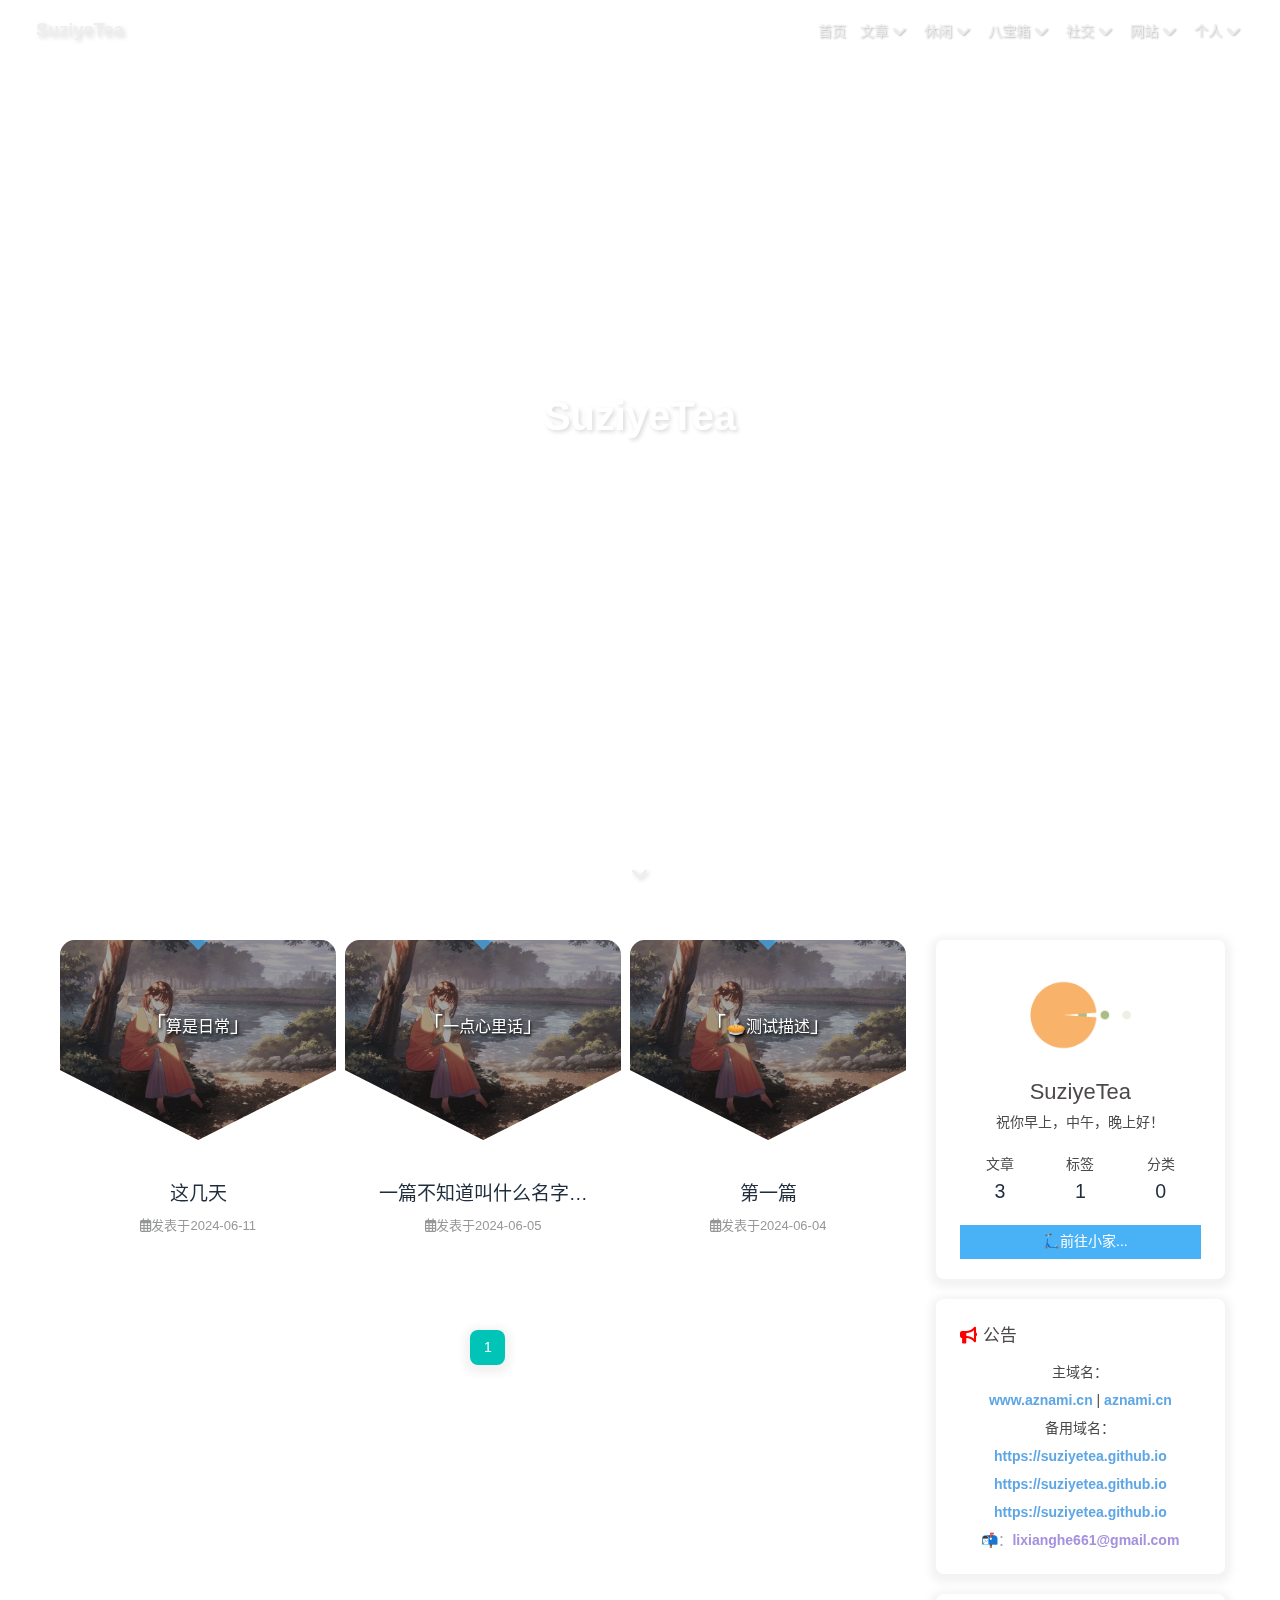
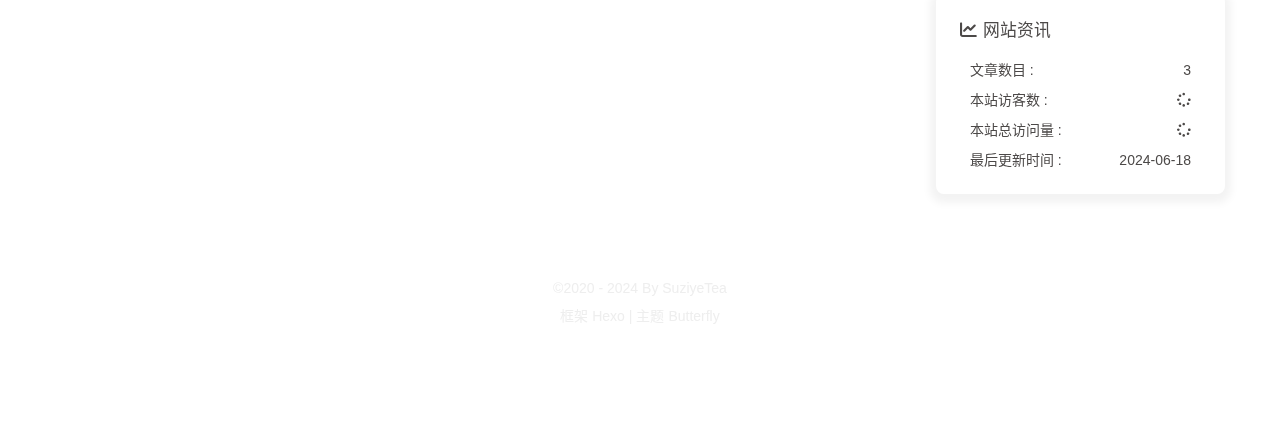
==== commit 4bb78874: "Site updated: 2024-06-18 23:21:12" ====
--- a/index.html
+++ b/index.html
@@ -53,7 +53,7 @@
   isHome: true,
   isHighlightShrink: false,
   isToc: false,
-  postUpdate: '2024-06-05 13:44:02'
+  postUpdate: '2024-06-18 23:21:06'
 }</script><script>(win=>{
       win.saveToLocal = {
         set: (key, value, ttl) => {
@@ -150,7 +150,7 @@
         }
       }
       detectApple()
-    })(window)</script><link rel="stylesheet" href="/css/custom.css" media="defer" onload="this.media='all'"><link rel="stylesheet" href="/css/cat.css"><div id="myscoll"></div><!-- hexo injector head_end start --><link rel="stylesheet" href="https://npm.elemecdn.com/hexo-butterfly-footer-beautify@1.0.0/lib/runtime.css" media="print" onload="this.media='all'"><!-- hexo injector head_end end --><meta name="generator" content="Hexo 7.2.0"></head><body><div id="web_bg"></div><div id="sidebar"><div id="menu-mask"></div><div id="sidebar-menus"><div class="avatar-img is-center"><img src="https://tuchuang.voooe.cn/images/2024/06/03/_20240603144027.jpg" onerror="onerror=null;src='/img/friend_404.gif'" alt="avatar"/></div><div class="sidebar-site-data site-data is-center"><a href="/archives/"><div class="headline">文章</div><div class="length-num">2</div></a><a href="/tags/"><div class="headline">标签</div><div class="length-num">1</div></a><a href="/categories/"><div class="headline">分类</div><div class="length-num">0</div></a></div><hr class="custom-hr"/><div class="menus_items"><div class="menus_item"><a class="site-page" href="/"><i class="fa-fw icon-home"></i><span> 首页</span></a></div><div class="menus_item"><a class="site-page group" href="javascript:void(0);"><i class="fa-fw icon--article"></i><span> 文章</span><i class="fas fa-chevron-down"></i></a><ul class="menus_item_child"><li><a class="site-page child" href="/archives/"><i class="fa-fw icon-guidang1"></i><span> 归档</span></a></li><li><a class="site-page child" href="/tags/"><i class="fa-fw icon-sekuaibiaoqian"></i><span> 标签</span></a></li><li><a class="site-page child" href="/categories/"><i class="fa-fw icon-fenlei"></i><span> 分类</span></a></li></ul></div><div class="menus_item"><a class="site-page group" href="javascript:void(0);"><i class="fa-fw icon-pinweishenghuo"></i><span> 休闲</span><i class="fas fa-chevron-down"></i></a><ul class="menus_item_child"><li><a class="site-page child" href="/life/music/"><i class="fa-fw icon-yinle"></i><span> 八音盒</span></a></li><li><a class="site-page child" href="/life/movies/"><i class="fa-fw icon-dianying1"></i><span> 影院</span></a></li><li><a class="site-page child" href="/life/games/"><i class="fa-fw icon-youxishoubing"></i><span> 游戏</span></a></li></ul></div><div class="menus_item"><a class="site-page group" href="javascript:void(0);"><i class="fa-fw icon-xiangzi"></i><span> 八宝箱</span><i class="fas fa-chevron-down"></i></a><ul class="menus_item_child"><li><a class="site-page child" href="/box/gallery/"><i class="fa-fw icon-tubiaozhizuomoban"></i><span> 画廊</span></a></li><li><a class="site-page child" href="/box/animation/"><i class="fa-fw icon-nvwumao"></i><span> 动画</span></a></li><li><a class="site-page child" href="/box/nav/"><i class="fa-fw icon-zhifengche"></i><span> 网址导航</span></a></li></ul></div><div class="menus_item"><a class="site-page group" href="javascript:void(0);"><i class="fa-fw icon-shejiaoxinxi"></i><span> 社交</span><i class="fas fa-chevron-down"></i></a><ul class="menus_item_child"><li><a class="site-page child" href="/social/fcircle/"><i class="fa-fw icon-pengyouquan"></i><span> 朋友圈</span></a></li><li><a class="site-page child" href="/comments/"><i class="fa-fw icon-liuyan"></i><span> 留言板</span></a></li><li><a class="site-page child" href="/social/link/"><i class="fa-fw icon-lianjie"></i><span> 友人帐</span></a></li></ul></div><div class="menus_item"><a class="site-page group" href="javascript:void(0);"><i class="fa-fw icon-wangye"></i><span> 网站</span><i class="fas fa-chevron-down"></i></a><ul class="menus_item_child"><li><a class="site-page child" href="/site/census/"><i class="fa-fw icon--tongjibiao"></i><span> 网站统计</span></a></li><li><a class="site-page child" href="/site/echarts/"><i class="fa-fw icon-shujutongji1"></i><span> 文章统计</span></a></li><li><a class="site-page child" href="/site/time/"><i class="fa-fw icon-xianxingshalou"></i><span> 旧时光</span></a></li></ul></div><div class="menus_item"><a class="site-page group" href="javascript:void(0);"><i class="fa-fw icon-maoliang"></i><span> 个人</span><i class="fas fa-chevron-down"></i></a><ul class="menus_item_child"><li><a class="site-page child" href="/personal/bb/"><i class="fa-fw icon-qunliaotian"></i><span> 唠叨</span></a></li><li><a class="site-page child" href="/personal/love/"><i class="fa-fw icon-love-sign"></i><span> 恋爱小屋</span></a></li><li><a class="site-page child" href="/personal/about/"><i class="fa-fw icon-paperplane"></i><span> 关于</span></a></li></ul></div></div></div></div><div class="page" id="body-wrap"><header class="full_page" id="page-header"><nav id="nav"><span id="blog-info"><a href="/" title="SuziyeTea"><span class="site-name">SuziyeTea</span></a></span><div id="menus"><div class="menus_items"><div class="menus_item"><a class="site-page" href="/"><i class="fa-fw icon-home"></i><span> 首页</span></a></div><div class="menus_item"><a class="site-page group" href="javascript:void(0);"><i class="fa-fw icon--article"></i><span> 文章</span><i class="fas fa-chevron-down"></i></a><ul class="menus_item_child"><li><a class="site-page child" href="/archives/"><i class="fa-fw icon-guidang1"></i><span> 归档</span></a></li><li><a class="site-page child" href="/tags/"><i class="fa-fw icon-sekuaibiaoqian"></i><span> 标签</span></a></li><li><a class="site-page child" href="/categories/"><i class="fa-fw icon-fenlei"></i><span> 分类</span></a></li></ul></div><div class="menus_item"><a class="site-page group" href="javascript:void(0);"><i class="fa-fw icon-pinweishenghuo"></i><span> 休闲</span><i class="fas fa-chevron-down"></i></a><ul class="menus_item_child"><li><a class="site-page child" href="/life/music/"><i class="fa-fw icon-yinle"></i><span> 八音盒</span></a></li><li><a class="site-page child" href="/life/movies/"><i class="fa-fw icon-dianying1"></i><span> 影院</span></a></li><li><a class="site-page child" href="/life/games/"><i class="fa-fw icon-youxishoubing"></i><span> 游戏</span></a></li></ul></div><div class="menus_item"><a class="site-page group" href="javascript:void(0);"><i class="fa-fw icon-xiangzi"></i><span> 八宝箱</span><i class="fas fa-chevron-down"></i></a><ul class="menus_item_child"><li><a class="site-page child" href="/box/gallery/"><i class="fa-fw icon-tubiaozhizuomoban"></i><span> 画廊</span></a></li><li><a class="site-page child" href="/box/animation/"><i class="fa-fw icon-nvwumao"></i><span> 动画</span></a></li><li><a class="site-page child" href="/box/nav/"><i class="fa-fw icon-zhifengche"></i><span> 网址导航</span></a></li></ul></div><div class="menus_item"><a class="site-page group" href="javascript:void(0);"><i class="fa-fw icon-shejiaoxinxi"></i><span> 社交</span><i class="fas fa-chevron-down"></i></a><ul class="menus_item_child"><li><a class="site-page child" href="/social/fcircle/"><i class="fa-fw icon-pengyouquan"></i><span> 朋友圈</span></a></li><li><a class="site-page child" href="/comments/"><i class="fa-fw icon-liuyan"></i><span> 留言板</span></a></li><li><a class="site-page child" href="/social/link/"><i class="fa-fw icon-lianjie"></i><span> 友人帐</span></a></li></ul></div><div class="menus_item"><a class="site-page group" href="javascript:void(0);"><i class="fa-fw icon-wangye"></i><span> 网站</span><i class="fas fa-chevron-down"></i></a><ul class="menus_item_child"><li><a class="site-page child" href="/site/census/"><i class="fa-fw icon--tongjibiao"></i><span> 网站统计</span></a></li><li><a class="site-page child" href="/site/echarts/"><i class="fa-fw icon-shujutongji1"></i><span> 文章统计</span></a></li><li><a class="site-page child" href="/site/time/"><i class="fa-fw icon-xianxingshalou"></i><span> 旧时光</span></a></li></ul></div><div class="menus_item"><a class="site-page group" href="javascript:void(0);"><i class="fa-fw icon-maoliang"></i><span> 个人</span><i class="fas fa-chevron-down"></i></a><ul class="menus_item_child"><li><a class="site-page child" href="/personal/bb/"><i class="fa-fw icon-qunliaotian"></i><span> 唠叨</span></a></li><li><a class="site-page child" href="/personal/love/"><i class="fa-fw icon-love-sign"></i><span> 恋爱小屋</span></a></li><li><a class="site-page child" href="/personal/about/"><i class="fa-fw icon-paperplane"></i><span> 关于</span></a></li></ul></div></div><div id="toggle-menu"><a class="site-page" href="javascript:void(0);"><i class="fas fa-bars fa-fw"></i></a></div></div></nav><div id="site-info"><h1 id="site-title">SuziyeTea</h1><div id="site-subtitle"><span id="subtitle"></span></div></div><div id="scroll-down"><i class="fas fa-angle-down scroll-down-effects"></i></div></header><main class="layout" id="content-inner"><div class="recent-posts" id="recent-posts"><div class="recent-post-item"><div class="recent-post-content left"><div class="recent-post-cover"><img class="article-cover" src="/false" onerror="this.onerror=null;this.src='/img/404.jpg'" alt="一篇不知道叫什么名字的文章"></div><div class="recent-post-info"><a class="article-title" href="/2024/06/05/%E4%B8%80%E7%AF%87%E4%B8%8D%E7%9F%A5%E9%81%93%E5%8F%AB%E4%BB%80%E4%B9%88%E5%90%8D%E5%AD%97%E7%9A%84%E6%96%87%E7%AB%A0/" title="一篇不知道叫什么名字的文章"><div class="article-title-link">一篇不知道叫什么名字的文章</div></a><div class="recent-post-meta">               <div class="article-meta-wrap"><span class="post-meta-date"><i class="far fa-calendar-alt"></i><span class="article-meta-label">发表于</span><time datetime="2024-06-05T05:07:24.000Z" title="发表于 2024-06-05 13:07:24">2024-06-05</time></span></div></div></div><a class="article-content" href="/2024/06/05/%E4%B8%80%E7%AF%87%E4%B8%8D%E7%9F%A5%E9%81%93%E5%8F%AB%E4%BB%80%E4%B9%88%E5%90%8D%E5%AD%97%E7%9A%84%E6%96%87%E7%AB%A0/" title="一篇不知道叫什么名字的文章"><div class="article-content-text">一点心里话</div></a><div class="recent-post-arrow"></div></div></div><div class="recent-post-item"><div class="recent-post-content right"><div class="recent-post-cover"><img class="article-cover" src="/false" onerror="this.onerror=null;this.src='/img/404.jpg'" alt="第一篇"></div><div class="recent-post-info"><a class="article-title" href="/2024/06/04/%E7%AC%AC%E4%B8%80%E7%AF%87/" title="第一篇"><div class="article-title-link">第一篇</div></a><div class="recent-post-meta">               <div class="article-meta-wrap"><span class="post-meta-date"><i class="far fa-calendar-alt"></i><span class="article-meta-label">发表于</span><time datetime="2024-06-04T07:35:24.000Z" title="发表于 2024-06-04 15:35:24">2024-06-04</time></span></div></div></div><a class="article-content" href="/2024/06/04/%E7%AC%AC%E4%B8%80%E7%AF%87/" title="第一篇"><div class="article-content-text">🥧测试描述</div></a><div class="recent-post-arrow"></div></div></div><nav id="pagination"><div class="pagination"><span class="page-number current">1</span></div></nav></div><div class="aside-content" id="aside-content"><div class="card-widget card-info"><div class="is-center"><div class="avatar-img"><img src="https://tuchuang.voooe.cn/images/2024/06/03/_20240603144027.jpg" onerror="this.onerror=null;this.src='/img/friend_404.gif'" alt="avatar"/></div><div class="author-info__name">SuziyeTea</div><div class="author-info__description">祝你早上，中午，晚上好！</div></div><div class="card-info-data site-data is-center"><a href="/archives/"><div class="headline">文章</div><div class="length-num">2</div></a><a href="/tags/"><div class="headline">标签</div><div class="length-num">1</div></a><a href="/categories/"><div class="headline">分类</div><div class="length-num">0</div></a></div><a id="card-info-btn" target="_blank" rel="noopener" href="https://github.com/suziyetea/"><i></i><span>🛴前往小家...</span></a></div><div class="card-widget card-announcement"><div class="item-headline"><i class="fas fa-bullhorn fa-shake"></i><span>公告</span></div><div class="announcement_content"><center>主域名：<br><a href="www.aznami.cn"><b><font color="#5ea6e5">www.aznami.cn</font></b></a>&nbsp;|&nbsp;<a href="aznami.cn"><b><font color="#5ea6e5">aznami.cn</font></b></a><br>备用域名：<br><a target="_blank" rel="noopener" href="https://suziyetea.github.io"><b><font color="#5ea6e5">https://suziyetea.github.io</font></b></a><br><a target="_blank" rel="noopener" href="https://suziyetea.github.io"><b><font color="#5ea6e5">https://suziyetea.github.io</font></b></a><br><a target="_blank" rel="noopener" href="https://suziyetea.github.io"><b><font color="#5ea6e5">https://suziyetea.github.io</font></b></a><br><a href="mailto:lixianghe661@gmail.com">📬：<b><font color="#a591e0">lixianghe661@gmail.com</font></b></a></center></div></div><div class="sticky_layout"><div class="card-widget card-webinfo"><div class="item-headline"><i class="fas fa-chart-line"></i><span>网站资讯</span></div><div class="webinfo"><div class="webinfo-item"><div class="item-name">文章数目 :</div><div class="item-count">2</div></div><div class="webinfo-item"><div class="item-name">本站访客数 :</div><div class="item-count" id="busuanzi_value_site_uv"><i class="fa-solid fa-spinner fa-spin"></i></div></div><div class="webinfo-item"><div class="item-name">本站总访问量 :</div><div class="item-count" id="busuanzi_value_site_pv"><i class="fa-solid fa-spinner fa-spin"></i></div></div><div class="webinfo-item"><div class="item-name">最后更新时间 :</div><div class="item-count" id="last-push-date" data-lastPushDate="2024-06-05T05:44:02.554Z"><i class="fa-solid fa-spinner fa-spin"></i></div></div></div></div></div></div></main><footer id="footer"><div id="footer-wrap"><div class="copyright">&copy;2020 - 2024 By SuziyeTea</div><div class="framework-info"><span>框架 </span><a target="_blank" rel="noopener" href="https://hexo.io">Hexo</a><span class="footer-separator">|</span><span>主题 </span><a target="_blank" rel="noopener" href="https://github.com/jerryc127/hexo-theme-butterfly">Butterfly</a></div></div></footer></div><div id="rightside"><div id="rightside-config-hide"><button id="darkmode" type="button" title="浅色和深色模式转换"><i class="fas fa-adjust"></i></button><button id="hide-aside-btn" type="button" title="单栏和双栏切换"><i class="fas fa-arrows-alt-h"></i></button></div><div id="rightside-config-show"><button id="rightside-config" type="button" title="设置"><i class="fas fa-cog fa-spin"></i></button><button id="go-up" type="button" title="回到顶部"><span class="scroll-percent"></span><i class="fas fa-arrow-up"></i></button></div></div><div><script src="/js/utils.js?v=4.13.0"></script><script src="/js/main.js?v=4.13.0"></script><script src="https://cdn.jsdelivr.net/npm/@fancyapps/ui@5.0.33/dist/fancybox/fancybox.umd.min.js"></script><div class="js-pjax"><script>window.typedJSFn = {
+    })(window)</script><link rel="stylesheet" href="/css/custom.css" media="defer" onload="this.media='all'"><link rel="stylesheet" href="/css/cat.css"><div id="myscoll"></div><!-- hexo injector head_end start --><link rel="stylesheet" href="https://npm.elemecdn.com/hexo-butterfly-footer-beautify@1.0.0/lib/runtime.css" media="print" onload="this.media='all'"><!-- hexo injector head_end end --><meta name="generator" content="Hexo 7.2.0"></head><body><div id="web_bg"></div><div id="sidebar"><div id="menu-mask"></div><div id="sidebar-menus"><div class="avatar-img is-center"><img src="https://tuchuang.voooe.cn/images/2024/06/03/_20240603144027.jpg" onerror="onerror=null;src='/img/friend_404.gif'" alt="avatar"/></div><div class="sidebar-site-data site-data is-center"><a href="/archives/"><div class="headline">文章</div><div class="length-num">3</div></a><a href="/tags/"><div class="headline">标签</div><div class="length-num">1</div></a><a href="/categories/"><div class="headline">分类</div><div class="length-num">0</div></a></div><hr class="custom-hr"/><div class="menus_items"><div class="menus_item"><a class="site-page" href="/"><i class="fa-fw icon-home"></i><span> 首页</span></a></div><div class="menus_item"><a class="site-page group" href="javascript:void(0);"><i class="fa-fw icon--article"></i><span> 文章</span><i class="fas fa-chevron-down"></i></a><ul class="menus_item_child"><li><a class="site-page child" href="/archives/"><i class="fa-fw icon-guidang1"></i><span> 归档</span></a></li><li><a class="site-page child" href="/tags/"><i class="fa-fw icon-sekuaibiaoqian"></i><span> 标签</span></a></li><li><a class="site-page child" href="/categories/"><i class="fa-fw icon-fenlei"></i><span> 分类</span></a></li></ul></div><div class="menus_item"><a class="site-page group" href="javascript:void(0);"><i class="fa-fw icon-pinweishenghuo"></i><span> 休闲</span><i class="fas fa-chevron-down"></i></a><ul class="menus_item_child"><li><a class="site-page child" href="/life/music/"><i class="fa-fw icon-yinle"></i><span> 八音盒</span></a></li><li><a class="site-page child" href="/life/movies/"><i class="fa-fw icon-dianying1"></i><span> 影院</span></a></li><li><a class="site-page child" href="/life/games/"><i class="fa-fw icon-youxishoubing"></i><span> 游戏</span></a></li></ul></div><div class="menus_item"><a class="site-page group" href="javascript:void(0);"><i class="fa-fw icon-xiangzi"></i><span> 八宝箱</span><i class="fas fa-chevron-down"></i></a><ul class="menus_item_child"><li><a class="site-page child" href="/box/gallery/"><i class="fa-fw icon-tubiaozhizuomoban"></i><span> 画廊</span></a></li><li><a class="site-page child" href="/box/animation/"><i class="fa-fw icon-nvwumao"></i><span> 动画</span></a></li><li><a class="site-page child" href="/box/nav/"><i class="fa-fw icon-zhifengche"></i><span> 网址导航</span></a></li></ul></div><div class="menus_item"><a class="site-page group" href="javascript:void(0);"><i class="fa-fw icon-shejiaoxinxi"></i><span> 社交</span><i class="fas fa-chevron-down"></i></a><ul class="menus_item_child"><li><a class="site-page child" href="/social/fcircle/"><i class="fa-fw icon-pengyouquan"></i><span> 朋友圈</span></a></li><li><a class="site-page child" href="/comments/"><i class="fa-fw icon-liuyan"></i><span> 留言板</span></a></li><li><a class="site-page child" href="/social/link/"><i class="fa-fw icon-lianjie"></i><span> 友人帐</span></a></li></ul></div><div class="menus_item"><a class="site-page group" href="javascript:void(0);"><i class="fa-fw icon-wangye"></i><span> 网站</span><i class="fas fa-chevron-down"></i></a><ul class="menus_item_child"><li><a class="site-page child" href="/site/census/"><i class="fa-fw icon--tongjibiao"></i><span> 网站统计</span></a></li><li><a class="site-page child" href="/site/echarts/"><i class="fa-fw icon-shujutongji1"></i><span> 文章统计</span></a></li><li><a class="site-page child" href="/site/time/"><i class="fa-fw icon-xianxingshalou"></i><span> 旧时光</span></a></li></ul></div><div class="menus_item"><a class="site-page group" href="javascript:void(0);"><i class="fa-fw icon-maoliang"></i><span> 个人</span><i class="fas fa-chevron-down"></i></a><ul class="menus_item_child"><li><a class="site-page child" href="/personal/bb/"><i class="fa-fw icon-qunliaotian"></i><span> 唠叨</span></a></li><li><a class="site-page child" href="/personal/love/"><i class="fa-fw icon-love-sign"></i><span> 恋爱小屋</span></a></li><li><a class="site-page child" href="/personal/about/"><i class="fa-fw icon-paperplane"></i><span> 关于</span></a></li></ul></div></div></div></div><div class="page" id="body-wrap"><header class="full_page" id="page-header"><nav id="nav"><span id="blog-info"><a href="/" title="SuziyeTea"><span class="site-name">SuziyeTea</span></a></span><div id="menus"><div class="menus_items"><div class="menus_item"><a class="site-page" href="/"><i class="fa-fw icon-home"></i><span> 首页</span></a></div><div class="menus_item"><a class="site-page group" href="javascript:void(0);"><i class="fa-fw icon--article"></i><span> 文章</span><i class="fas fa-chevron-down"></i></a><ul class="menus_item_child"><li><a class="site-page child" href="/archives/"><i class="fa-fw icon-guidang1"></i><span> 归档</span></a></li><li><a class="site-page child" href="/tags/"><i class="fa-fw icon-sekuaibiaoqian"></i><span> 标签</span></a></li><li><a class="site-page child" href="/categories/"><i class="fa-fw icon-fenlei"></i><span> 分类</span></a></li></ul></div><div class="menus_item"><a class="site-page group" href="javascript:void(0);"><i class="fa-fw icon-pinweishenghuo"></i><span> 休闲</span><i class="fas fa-chevron-down"></i></a><ul class="menus_item_child"><li><a class="site-page child" href="/life/music/"><i class="fa-fw icon-yinle"></i><span> 八音盒</span></a></li><li><a class="site-page child" href="/life/movies/"><i class="fa-fw icon-dianying1"></i><span> 影院</span></a></li><li><a class="site-page child" href="/life/games/"><i class="fa-fw icon-youxishoubing"></i><span> 游戏</span></a></li></ul></div><div class="menus_item"><a class="site-page group" href="javascript:void(0);"><i class="fa-fw icon-xiangzi"></i><span> 八宝箱</span><i class="fas fa-chevron-down"></i></a><ul class="menus_item_child"><li><a class="site-page child" href="/box/gallery/"><i class="fa-fw icon-tubiaozhizuomoban"></i><span> 画廊</span></a></li><li><a class="site-page child" href="/box/animation/"><i class="fa-fw icon-nvwumao"></i><span> 动画</span></a></li><li><a class="site-page child" href="/box/nav/"><i class="fa-fw icon-zhifengche"></i><span> 网址导航</span></a></li></ul></div><div class="menus_item"><a class="site-page group" href="javascript:void(0);"><i class="fa-fw icon-shejiaoxinxi"></i><span> 社交</span><i class="fas fa-chevron-down"></i></a><ul class="menus_item_child"><li><a class="site-page child" href="/social/fcircle/"><i class="fa-fw icon-pengyouquan"></i><span> 朋友圈</span></a></li><li><a class="site-page child" href="/comments/"><i class="fa-fw icon-liuyan"></i><span> 留言板</span></a></li><li><a class="site-page child" href="/social/link/"><i class="fa-fw icon-lianjie"></i><span> 友人帐</span></a></li></ul></div><div class="menus_item"><a class="site-page group" href="javascript:void(0);"><i class="fa-fw icon-wangye"></i><span> 网站</span><i class="fas fa-chevron-down"></i></a><ul class="menus_item_child"><li><a class="site-page child" href="/site/census/"><i class="fa-fw icon--tongjibiao"></i><span> 网站统计</span></a></li><li><a class="site-page child" href="/site/echarts/"><i class="fa-fw icon-shujutongji1"></i><span> 文章统计</span></a></li><li><a class="site-page child" href="/site/time/"><i class="fa-fw icon-xianxingshalou"></i><span> 旧时光</span></a></li></ul></div><div class="menus_item"><a class="site-page group" href="javascript:void(0);"><i class="fa-fw icon-maoliang"></i><span> 个人</span><i class="fas fa-chevron-down"></i></a><ul class="menus_item_child"><li><a class="site-page child" href="/personal/bb/"><i class="fa-fw icon-qunliaotian"></i><span> 唠叨</span></a></li><li><a class="site-page child" href="/personal/love/"><i class="fa-fw icon-love-sign"></i><span> 恋爱小屋</span></a></li><li><a class="site-page child" href="/personal/about/"><i class="fa-fw icon-paperplane"></i><span> 关于</span></a></li></ul></div></div><div id="toggle-menu"><a class="site-page" href="javascript:void(0);"><i class="fas fa-bars fa-fw"></i></a></div></div></nav><div id="site-info"><h1 id="site-title">SuziyeTea</h1><div id="site-subtitle"><span id="subtitle"></span></div></div><div id="scroll-down"><i class="fas fa-angle-down scroll-down-effects"></i></div></header><main class="layout" id="content-inner"><div class="recent-posts" id="recent-posts"><div class="recent-post-item"><div class="recent-post-content left"><div class="recent-post-cover"><img class="article-cover" src="/false" onerror="this.onerror=null;this.src='/img/404.jpg'" alt="这几天"></div><div class="recent-post-info"><a class="article-title" href="/2024/06/11/%E8%BF%99%E5%87%A0%E5%A4%A9/" title="这几天"><div class="article-title-link">这几天</div></a><div class="recent-post-meta">               <div class="article-meta-wrap"><span class="post-meta-date"><i class="far fa-calendar-alt"></i><span class="article-meta-label">发表于</span><time datetime="2024-06-11T14:55:42.000Z" title="发表于 2024-06-11 22:55:42">2024-06-11</time></span></div></div></div><a class="article-content" href="/2024/06/11/%E8%BF%99%E5%87%A0%E5%A4%A9/" title="这几天"><div class="article-content-text">算是日常</div></a><div class="recent-post-arrow"></div></div></div><div class="recent-post-item"><div class="recent-post-content right"><div class="recent-post-cover"><img class="article-cover" src="/false" onerror="this.onerror=null;this.src='/img/404.jpg'" alt="一篇不知道叫什么名字的文章"></div><div class="recent-post-info"><a class="article-title" href="/2024/06/05/%E4%B8%80%E7%AF%87%E4%B8%8D%E7%9F%A5%E9%81%93%E5%8F%AB%E4%BB%80%E4%B9%88%E5%90%8D%E5%AD%97%E7%9A%84%E6%96%87%E7%AB%A0/" title="一篇不知道叫什么名字的文章"><div class="article-title-link">一篇不知道叫什么名字的文章</div></a><div class="recent-post-meta">               <div class="article-meta-wrap"><span class="post-meta-date"><i class="far fa-calendar-alt"></i><span class="article-meta-label">发表于</span><time datetime="2024-06-05T05:07:24.000Z" title="发表于 2024-06-05 13:07:24">2024-06-05</time></span></div></div></div><a class="article-content" href="/2024/06/05/%E4%B8%80%E7%AF%87%E4%B8%8D%E7%9F%A5%E9%81%93%E5%8F%AB%E4%BB%80%E4%B9%88%E5%90%8D%E5%AD%97%E7%9A%84%E6%96%87%E7%AB%A0/" title="一篇不知道叫什么名字的文章"><div class="article-content-text">一点心里话</div></a><div class="recent-post-arrow"></div></div></div><div class="recent-post-item"><div class="recent-post-content left"><div class="recent-post-cover"><img class="article-cover" src="/false" onerror="this.onerror=null;this.src='/img/404.jpg'" alt="第一篇"></div><div class="recent-post-info"><a class="article-title" href="/2024/06/04/%E7%AC%AC%E4%B8%80%E7%AF%87/" title="第一篇"><div class="article-title-link">第一篇</div></a><div class="recent-post-meta">               <div class="article-meta-wrap"><span class="post-meta-date"><i class="far fa-calendar-alt"></i><span class="article-meta-label">发表于</span><time datetime="2024-06-04T07:35:24.000Z" title="发表于 2024-06-04 15:35:24">2024-06-04</time></span></div></div></div><a class="article-content" href="/2024/06/04/%E7%AC%AC%E4%B8%80%E7%AF%87/" title="第一篇"><div class="article-content-text">🥧测试描述</div></a><div class="recent-post-arrow"></div></div></div><nav id="pagination"><div class="pagination"><span class="page-number current">1</span></div></nav></div><div class="aside-content" id="aside-content"><div class="card-widget card-info"><div class="is-center"><div class="avatar-img"><img src="https://tuchuang.voooe.cn/images/2024/06/03/_20240603144027.jpg" onerror="this.onerror=null;this.src='/img/friend_404.gif'" alt="avatar"/></div><div class="author-info__name">SuziyeTea</div><div class="author-info__description">祝你早上，中午，晚上好！</div></div><div class="card-info-data site-data is-center"><a href="/archives/"><div class="headline">文章</div><div class="length-num">3</div></a><a href="/tags/"><div class="headline">标签</div><div class="length-num">1</div></a><a href="/categories/"><div class="headline">分类</div><div class="length-num">0</div></a></div><a id="card-info-btn" target="_blank" rel="noopener" href="https://github.com/suziyetea/"><i></i><span>🛴前往小家...</span></a></div><div class="card-widget card-announcement"><div class="item-headline"><i class="fas fa-bullhorn fa-shake"></i><span>公告</span></div><div class="announcement_content"><center>主域名：<br><a href="www.aznami.cn"><b><font color="#5ea6e5">www.aznami.cn</font></b></a>&nbsp;|&nbsp;<a href="aznami.cn"><b><font color="#5ea6e5">aznami.cn</font></b></a><br>备用域名：<br><a target="_blank" rel="noopener" href="https://suziyetea.github.io"><b><font color="#5ea6e5">https://suziyetea.github.io</font></b></a><br><a target="_blank" rel="noopener" href="https://suziyetea.github.io"><b><font color="#5ea6e5">https://suziyetea.github.io</font></b></a><br><a target="_blank" rel="noopener" href="https://suziyetea.github.io"><b><font color="#5ea6e5">https://suziyetea.github.io</font></b></a><br><a href="mailto:lixianghe661@gmail.com">📬：<b><font color="#a591e0">lixianghe661@gmail.com</font></b></a></center></div></div><div class="sticky_layout"><div class="card-widget card-webinfo"><div class="item-headline"><i class="fas fa-chart-line"></i><span>网站资讯</span></div><div class="webinfo"><div class="webinfo-item"><div class="item-name">文章数目 :</div><div class="item-count">3</div></div><div class="webinfo-item"><div class="item-name">本站访客数 :</div><div class="item-count" id="busuanzi_value_site_uv"><i class="fa-solid fa-spinner fa-spin"></i></div></div><div class="webinfo-item"><div class="item-name">本站总访问量 :</div><div class="item-count" id="busuanzi_value_site_pv"><i class="fa-solid fa-spinner fa-spin"></i></div></div><div class="webinfo-item"><div class="item-name">最后更新时间 :</div><div class="item-count" id="last-push-date" data-lastPushDate="2024-06-18T15:21:06.382Z"><i class="fa-solid fa-spinner fa-spin"></i></div></div></div></div></div></div></main><footer id="footer"><div id="footer-wrap"><div class="copyright">&copy;2020 - 2024 By SuziyeTea</div><div class="framework-info"><span>框架 </span><a target="_blank" rel="noopener" href="https://hexo.io">Hexo</a><span class="footer-separator">|</span><span>主题 </span><a target="_blank" rel="noopener" href="https://github.com/jerryc127/hexo-theme-butterfly">Butterfly</a></div></div></footer></div><div id="rightside"><div id="rightside-config-hide"><button id="darkmode" type="button" title="浅色和深色模式转换"><i class="fas fa-adjust"></i></button><button id="hide-aside-btn" type="button" title="单栏和双栏切换"><i class="fas fa-arrows-alt-h"></i></button></div><div id="rightside-config-show"><button id="rightside-config" type="button" title="设置"><i class="fas fa-cog fa-spin"></i></button><button id="go-up" type="button" title="回到顶部"><span class="scroll-percent"></span><i class="fas fa-arrow-up"></i></button></div></div><div><script src="/js/utils.js?v=4.13.0"></script><script src="/js/main.js?v=4.13.0"></script><script src="https://cdn.jsdelivr.net/npm/@fancyapps/ui@5.0.33/dist/fancybox/fancybox.umd.min.js"></script><div class="js-pjax"><script>window.typedJSFn = {
   init: (str) => {
     window.typed = new Typed('#subtitle', Object.assign({
       strings: str,
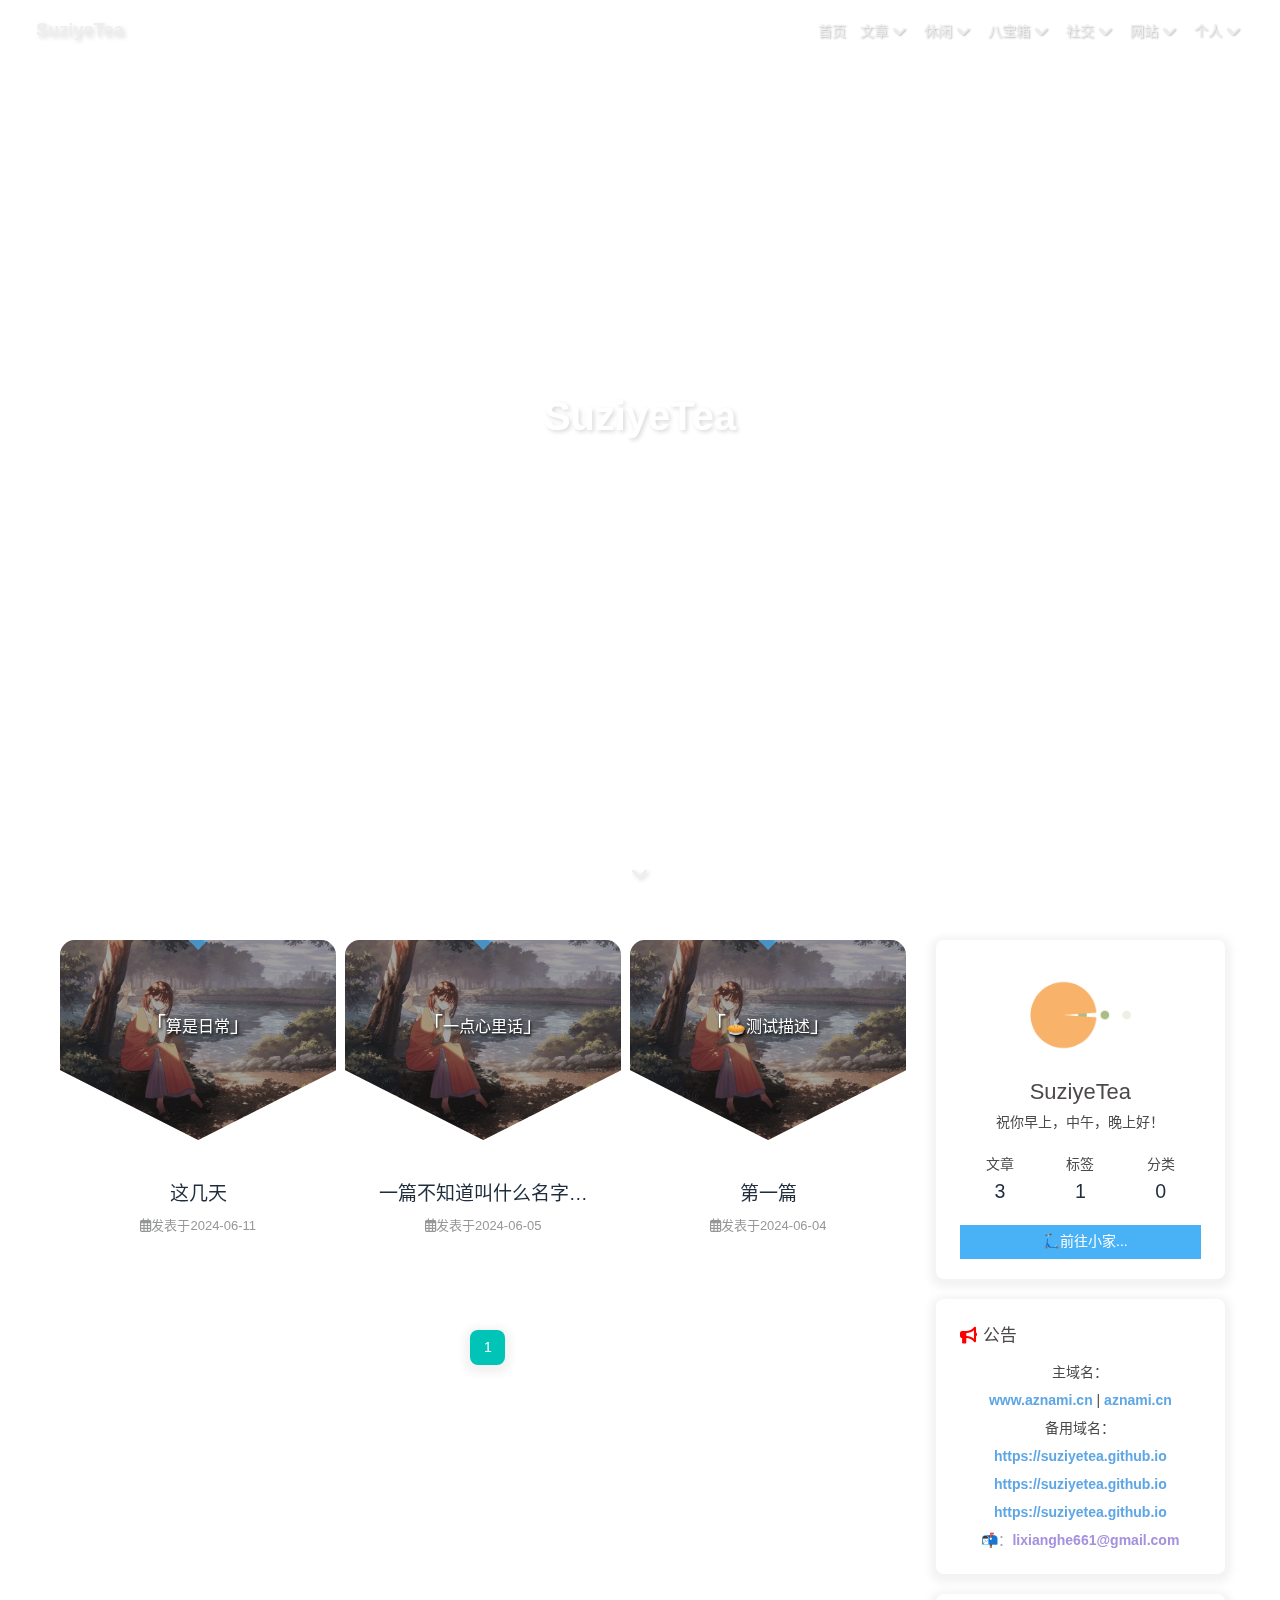
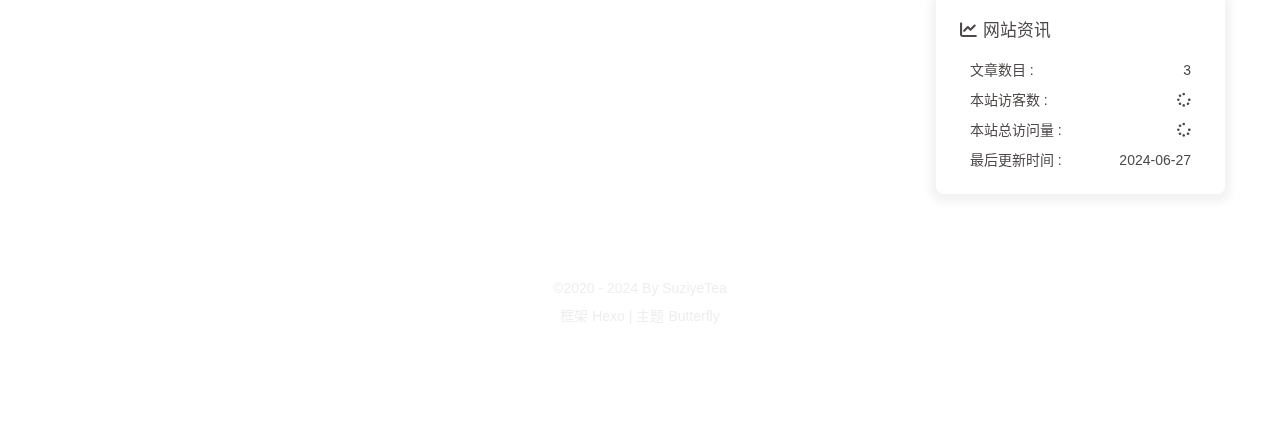
==== commit cc12e97f: "Site updated: 2024-06-28 00:14:55" ====
--- a/index.html
+++ b/index.html
@@ -53,7 +53,7 @@
   isHome: true,
   isHighlightShrink: false,
   isToc: false,
-  postUpdate: '2024-06-18 23:21:06'
+  postUpdate: '2024-06-27 23:52:32'
 }</script><script>(win=>{
       win.saveToLocal = {
         set: (key, value, ttl) => {
@@ -150,7 +150,7 @@
         }
       }
       detectApple()
-    })(window)</script><link rel="stylesheet" href="/css/custom.css" media="defer" onload="this.media='all'"><link rel="stylesheet" href="/css/cat.css"><div id="myscoll"></div><!-- hexo injector head_end start --><link rel="stylesheet" href="https://npm.elemecdn.com/hexo-butterfly-footer-beautify@1.0.0/lib/runtime.css" media="print" onload="this.media='all'"><!-- hexo injector head_end end --><meta name="generator" content="Hexo 7.2.0"></head><body><div id="web_bg"></div><div id="sidebar"><div id="menu-mask"></div><div id="sidebar-menus"><div class="avatar-img is-center"><img src="https://tuchuang.voooe.cn/images/2024/06/03/_20240603144027.jpg" onerror="onerror=null;src='/img/friend_404.gif'" alt="avatar"/></div><div class="sidebar-site-data site-data is-center"><a href="/archives/"><div class="headline">文章</div><div class="length-num">3</div></a><a href="/tags/"><div class="headline">标签</div><div class="length-num">1</div></a><a href="/categories/"><div class="headline">分类</div><div class="length-num">0</div></a></div><hr class="custom-hr"/><div class="menus_items"><div class="menus_item"><a class="site-page" href="/"><i class="fa-fw icon-home"></i><span> 首页</span></a></div><div class="menus_item"><a class="site-page group" href="javascript:void(0);"><i class="fa-fw icon--article"></i><span> 文章</span><i class="fas fa-chevron-down"></i></a><ul class="menus_item_child"><li><a class="site-page child" href="/archives/"><i class="fa-fw icon-guidang1"></i><span> 归档</span></a></li><li><a class="site-page child" href="/tags/"><i class="fa-fw icon-sekuaibiaoqian"></i><span> 标签</span></a></li><li><a class="site-page child" href="/categories/"><i class="fa-fw icon-fenlei"></i><span> 分类</span></a></li></ul></div><div class="menus_item"><a class="site-page group" href="javascript:void(0);"><i class="fa-fw icon-pinweishenghuo"></i><span> 休闲</span><i class="fas fa-chevron-down"></i></a><ul class="menus_item_child"><li><a class="site-page child" href="/life/music/"><i class="fa-fw icon-yinle"></i><span> 八音盒</span></a></li><li><a class="site-page child" href="/life/movies/"><i class="fa-fw icon-dianying1"></i><span> 影院</span></a></li><li><a class="site-page child" href="/life/games/"><i class="fa-fw icon-youxishoubing"></i><span> 游戏</span></a></li></ul></div><div class="menus_item"><a class="site-page group" href="javascript:void(0);"><i class="fa-fw icon-xiangzi"></i><span> 八宝箱</span><i class="fas fa-chevron-down"></i></a><ul class="menus_item_child"><li><a class="site-page child" href="/box/gallery/"><i class="fa-fw icon-tubiaozhizuomoban"></i><span> 画廊</span></a></li><li><a class="site-page child" href="/box/animation/"><i class="fa-fw icon-nvwumao"></i><span> 动画</span></a></li><li><a class="site-page child" href="/box/nav/"><i class="fa-fw icon-zhifengche"></i><span> 网址导航</span></a></li></ul></div><div class="menus_item"><a class="site-page group" href="javascript:void(0);"><i class="fa-fw icon-shejiaoxinxi"></i><span> 社交</span><i class="fas fa-chevron-down"></i></a><ul class="menus_item_child"><li><a class="site-page child" href="/social/fcircle/"><i class="fa-fw icon-pengyouquan"></i><span> 朋友圈</span></a></li><li><a class="site-page child" href="/comments/"><i class="fa-fw icon-liuyan"></i><span> 留言板</span></a></li><li><a class="site-page child" href="/social/link/"><i class="fa-fw icon-lianjie"></i><span> 友人帐</span></a></li></ul></div><div class="menus_item"><a class="site-page group" href="javascript:void(0);"><i class="fa-fw icon-wangye"></i><span> 网站</span><i class="fas fa-chevron-down"></i></a><ul class="menus_item_child"><li><a class="site-page child" href="/site/census/"><i class="fa-fw icon--tongjibiao"></i><span> 网站统计</span></a></li><li><a class="site-page child" href="/site/echarts/"><i class="fa-fw icon-shujutongji1"></i><span> 文章统计</span></a></li><li><a class="site-page child" href="/site/time/"><i class="fa-fw icon-xianxingshalou"></i><span> 旧时光</span></a></li></ul></div><div class="menus_item"><a class="site-page group" href="javascript:void(0);"><i class="fa-fw icon-maoliang"></i><span> 个人</span><i class="fas fa-chevron-down"></i></a><ul class="menus_item_child"><li><a class="site-page child" href="/personal/bb/"><i class="fa-fw icon-qunliaotian"></i><span> 唠叨</span></a></li><li><a class="site-page child" href="/personal/love/"><i class="fa-fw icon-love-sign"></i><span> 恋爱小屋</span></a></li><li><a class="site-page child" href="/personal/about/"><i class="fa-fw icon-paperplane"></i><span> 关于</span></a></li></ul></div></div></div></div><div class="page" id="body-wrap"><header class="full_page" id="page-header"><nav id="nav"><span id="blog-info"><a href="/" title="SuziyeTea"><span class="site-name">SuziyeTea</span></a></span><div id="menus"><div class="menus_items"><div class="menus_item"><a class="site-page" href="/"><i class="fa-fw icon-home"></i><span> 首页</span></a></div><div class="menus_item"><a class="site-page group" href="javascript:void(0);"><i class="fa-fw icon--article"></i><span> 文章</span><i class="fas fa-chevron-down"></i></a><ul class="menus_item_child"><li><a class="site-page child" href="/archives/"><i class="fa-fw icon-guidang1"></i><span> 归档</span></a></li><li><a class="site-page child" href="/tags/"><i class="fa-fw icon-sekuaibiaoqian"></i><span> 标签</span></a></li><li><a class="site-page child" href="/categories/"><i class="fa-fw icon-fenlei"></i><span> 分类</span></a></li></ul></div><div class="menus_item"><a class="site-page group" href="javascript:void(0);"><i class="fa-fw icon-pinweishenghuo"></i><span> 休闲</span><i class="fas fa-chevron-down"></i></a><ul class="menus_item_child"><li><a class="site-page child" href="/life/music/"><i class="fa-fw icon-yinle"></i><span> 八音盒</span></a></li><li><a class="site-page child" href="/life/movies/"><i class="fa-fw icon-dianying1"></i><span> 影院</span></a></li><li><a class="site-page child" href="/life/games/"><i class="fa-fw icon-youxishoubing"></i><span> 游戏</span></a></li></ul></div><div class="menus_item"><a class="site-page group" href="javascript:void(0);"><i class="fa-fw icon-xiangzi"></i><span> 八宝箱</span><i class="fas fa-chevron-down"></i></a><ul class="menus_item_child"><li><a class="site-page child" href="/box/gallery/"><i class="fa-fw icon-tubiaozhizuomoban"></i><span> 画廊</span></a></li><li><a class="site-page child" href="/box/animation/"><i class="fa-fw icon-nvwumao"></i><span> 动画</span></a></li><li><a class="site-page child" href="/box/nav/"><i class="fa-fw icon-zhifengche"></i><span> 网址导航</span></a></li></ul></div><div class="menus_item"><a class="site-page group" href="javascript:void(0);"><i class="fa-fw icon-shejiaoxinxi"></i><span> 社交</span><i class="fas fa-chevron-down"></i></a><ul class="menus_item_child"><li><a class="site-page child" href="/social/fcircle/"><i class="fa-fw icon-pengyouquan"></i><span> 朋友圈</span></a></li><li><a class="site-page child" href="/comments/"><i class="fa-fw icon-liuyan"></i><span> 留言板</span></a></li><li><a class="site-page child" href="/social/link/"><i class="fa-fw icon-lianjie"></i><span> 友人帐</span></a></li></ul></div><div class="menus_item"><a class="site-page group" href="javascript:void(0);"><i class="fa-fw icon-wangye"></i><span> 网站</span><i class="fas fa-chevron-down"></i></a><ul class="menus_item_child"><li><a class="site-page child" href="/site/census/"><i class="fa-fw icon--tongjibiao"></i><span> 网站统计</span></a></li><li><a class="site-page child" href="/site/echarts/"><i class="fa-fw icon-shujutongji1"></i><span> 文章统计</span></a></li><li><a class="site-page child" href="/site/time/"><i class="fa-fw icon-xianxingshalou"></i><span> 旧时光</span></a></li></ul></div><div class="menus_item"><a class="site-page group" href="javascript:void(0);"><i class="fa-fw icon-maoliang"></i><span> 个人</span><i class="fas fa-chevron-down"></i></a><ul class="menus_item_child"><li><a class="site-page child" href="/personal/bb/"><i class="fa-fw icon-qunliaotian"></i><span> 唠叨</span></a></li><li><a class="site-page child" href="/personal/love/"><i class="fa-fw icon-love-sign"></i><span> 恋爱小屋</span></a></li><li><a class="site-page child" href="/personal/about/"><i class="fa-fw icon-paperplane"></i><span> 关于</span></a></li></ul></div></div><div id="toggle-menu"><a class="site-page" href="javascript:void(0);"><i class="fas fa-bars fa-fw"></i></a></div></div></nav><div id="site-info"><h1 id="site-title">SuziyeTea</h1><div id="site-subtitle"><span id="subtitle"></span></div></div><div id="scroll-down"><i class="fas fa-angle-down scroll-down-effects"></i></div></header><main class="layout" id="content-inner"><div class="recent-posts" id="recent-posts"><div class="recent-post-item"><div class="recent-post-content left"><div class="recent-post-cover"><img class="article-cover" src="/false" onerror="this.onerror=null;this.src='/img/404.jpg'" alt="这几天"></div><div class="recent-post-info"><a class="article-title" href="/2024/06/11/%E8%BF%99%E5%87%A0%E5%A4%A9/" title="这几天"><div class="article-title-link">这几天</div></a><div class="recent-post-meta">               <div class="article-meta-wrap"><span class="post-meta-date"><i class="far fa-calendar-alt"></i><span class="article-meta-label">发表于</span><time datetime="2024-06-11T14:55:42.000Z" title="发表于 2024-06-11 22:55:42">2024-06-11</time></span></div></div></div><a class="article-content" href="/2024/06/11/%E8%BF%99%E5%87%A0%E5%A4%A9/" title="这几天"><div class="article-content-text">算是日常</div></a><div class="recent-post-arrow"></div></div></div><div class="recent-post-item"><div class="recent-post-content right"><div class="recent-post-cover"><img class="article-cover" src="/false" onerror="this.onerror=null;this.src='/img/404.jpg'" alt="一篇不知道叫什么名字的文章"></div><div class="recent-post-info"><a class="article-title" href="/2024/06/05/%E4%B8%80%E7%AF%87%E4%B8%8D%E7%9F%A5%E9%81%93%E5%8F%AB%E4%BB%80%E4%B9%88%E5%90%8D%E5%AD%97%E7%9A%84%E6%96%87%E7%AB%A0/" title="一篇不知道叫什么名字的文章"><div class="article-title-link">一篇不知道叫什么名字的文章</div></a><div class="recent-post-meta">               <div class="article-meta-wrap"><span class="post-meta-date"><i class="far fa-calendar-alt"></i><span class="article-meta-label">发表于</span><time datetime="2024-06-05T05:07:24.000Z" title="发表于 2024-06-05 13:07:24">2024-06-05</time></span></div></div></div><a class="article-content" href="/2024/06/05/%E4%B8%80%E7%AF%87%E4%B8%8D%E7%9F%A5%E9%81%93%E5%8F%AB%E4%BB%80%E4%B9%88%E5%90%8D%E5%AD%97%E7%9A%84%E6%96%87%E7%AB%A0/" title="一篇不知道叫什么名字的文章"><div class="article-content-text">一点心里话</div></a><div class="recent-post-arrow"></div></div></div><div class="recent-post-item"><div class="recent-post-content left"><div class="recent-post-cover"><img class="article-cover" src="/false" onerror="this.onerror=null;this.src='/img/404.jpg'" alt="第一篇"></div><div class="recent-post-info"><a class="article-title" href="/2024/06/04/%E7%AC%AC%E4%B8%80%E7%AF%87/" title="第一篇"><div class="article-title-link">第一篇</div></a><div class="recent-post-meta">               <div class="article-meta-wrap"><span class="post-meta-date"><i class="far fa-calendar-alt"></i><span class="article-meta-label">发表于</span><time datetime="2024-06-04T07:35:24.000Z" title="发表于 2024-06-04 15:35:24">2024-06-04</time></span></div></div></div><a class="article-content" href="/2024/06/04/%E7%AC%AC%E4%B8%80%E7%AF%87/" title="第一篇"><div class="article-content-text">🥧测试描述</div></a><div class="recent-post-arrow"></div></div></div><nav id="pagination"><div class="pagination"><span class="page-number current">1</span></div></nav></div><div class="aside-content" id="aside-content"><div class="card-widget card-info"><div class="is-center"><div class="avatar-img"><img src="https://tuchuang.voooe.cn/images/2024/06/03/_20240603144027.jpg" onerror="this.onerror=null;this.src='/img/friend_404.gif'" alt="avatar"/></div><div class="author-info__name">SuziyeTea</div><div class="author-info__description">祝你早上，中午，晚上好！</div></div><div class="card-info-data site-data is-center"><a href="/archives/"><div class="headline">文章</div><div class="length-num">3</div></a><a href="/tags/"><div class="headline">标签</div><div class="length-num">1</div></a><a href="/categories/"><div class="headline">分类</div><div class="length-num">0</div></a></div><a id="card-info-btn" target="_blank" rel="noopener" href="https://github.com/suziyetea/"><i></i><span>🛴前往小家...</span></a></div><div class="card-widget card-announcement"><div class="item-headline"><i class="fas fa-bullhorn fa-shake"></i><span>公告</span></div><div class="announcement_content"><center>主域名：<br><a href="www.aznami.cn"><b><font color="#5ea6e5">www.aznami.cn</font></b></a>&nbsp;|&nbsp;<a href="aznami.cn"><b><font color="#5ea6e5">aznami.cn</font></b></a><br>备用域名：<br><a target="_blank" rel="noopener" href="https://suziyetea.github.io"><b><font color="#5ea6e5">https://suziyetea.github.io</font></b></a><br><a target="_blank" rel="noopener" href="https://suziyetea.github.io"><b><font color="#5ea6e5">https://suziyetea.github.io</font></b></a><br><a target="_blank" rel="noopener" href="https://suziyetea.github.io"><b><font color="#5ea6e5">https://suziyetea.github.io</font></b></a><br><a href="mailto:lixianghe661@gmail.com">📬：<b><font color="#a591e0">lixianghe661@gmail.com</font></b></a></center></div></div><div class="sticky_layout"><div class="card-widget card-webinfo"><div class="item-headline"><i class="fas fa-chart-line"></i><span>网站资讯</span></div><div class="webinfo"><div class="webinfo-item"><div class="item-name">文章数目 :</div><div class="item-count">3</div></div><div class="webinfo-item"><div class="item-name">本站访客数 :</div><div class="item-count" id="busuanzi_value_site_uv"><i class="fa-solid fa-spinner fa-spin"></i></div></div><div class="webinfo-item"><div class="item-name">本站总访问量 :</div><div class="item-count" id="busuanzi_value_site_pv"><i class="fa-solid fa-spinner fa-spin"></i></div></div><div class="webinfo-item"><div class="item-name">最后更新时间 :</div><div class="item-count" id="last-push-date" data-lastPushDate="2024-06-18T15:21:06.382Z"><i class="fa-solid fa-spinner fa-spin"></i></div></div></div></div></div></div></main><footer id="footer"><div id="footer-wrap"><div class="copyright">&copy;2020 - 2024 By SuziyeTea</div><div class="framework-info"><span>框架 </span><a target="_blank" rel="noopener" href="https://hexo.io">Hexo</a><span class="footer-separator">|</span><span>主题 </span><a target="_blank" rel="noopener" href="https://github.com/jerryc127/hexo-theme-butterfly">Butterfly</a></div></div></footer></div><div id="rightside"><div id="rightside-config-hide"><button id="darkmode" type="button" title="浅色和深色模式转换"><i class="fas fa-adjust"></i></button><button id="hide-aside-btn" type="button" title="单栏和双栏切换"><i class="fas fa-arrows-alt-h"></i></button></div><div id="rightside-config-show"><button id="rightside-config" type="button" title="设置"><i class="fas fa-cog fa-spin"></i></button><button id="go-up" type="button" title="回到顶部"><span class="scroll-percent"></span><i class="fas fa-arrow-up"></i></button></div></div><div><script src="/js/utils.js?v=4.13.0"></script><script src="/js/main.js?v=4.13.0"></script><script src="https://cdn.jsdelivr.net/npm/@fancyapps/ui@5.0.33/dist/fancybox/fancybox.umd.min.js"></script><div class="js-pjax"><script>window.typedJSFn = {
+    })(window)</script><link rel="stylesheet" href="/css/custom.css" media="defer" onload="this.media='all'"><link rel="stylesheet" href="/css/cat.css"><div id="myscoll"></div><!-- hexo injector head_end start --><link rel="stylesheet" href="https://npm.elemecdn.com/hexo-butterfly-footer-beautify@1.0.0/lib/runtime.css" media="print" onload="this.media='all'"><!-- hexo injector head_end end --><meta name="generator" content="Hexo 7.2.0"></head><body><div id="web_bg"></div><div id="sidebar"><div id="menu-mask"></div><div id="sidebar-menus"><div class="avatar-img is-center"><img src="https://tuchuang.voooe.cn/images/2024/06/03/_20240603144027.jpg" onerror="onerror=null;src='/img/friend_404.gif'" alt="avatar"/></div><div class="sidebar-site-data site-data is-center"><a href="/archives/"><div class="headline">文章</div><div class="length-num">3</div></a><a href="/tags/"><div class="headline">标签</div><div class="length-num">1</div></a><a href="/categories/"><div class="headline">分类</div><div class="length-num">0</div></a></div><hr class="custom-hr"/><div class="menus_items"><div class="menus_item"><a class="site-page" href="/"><i class="fa-fw icon-home"></i><span> 首页</span></a></div><div class="menus_item"><a class="site-page group" href="javascript:void(0);"><i class="fa-fw icon--article"></i><span> 文章</span><i class="fas fa-chevron-down"></i></a><ul class="menus_item_child"><li><a class="site-page child" href="/archives/"><i class="fa-fw icon-guidang1"></i><span> 归档</span></a></li><li><a class="site-page child" href="/tags/"><i class="fa-fw icon-sekuaibiaoqian"></i><span> 标签</span></a></li><li><a class="site-page child" href="/categories/"><i class="fa-fw icon-fenlei"></i><span> 分类</span></a></li></ul></div><div class="menus_item"><a class="site-page group" href="javascript:void(0);"><i class="fa-fw icon-pinweishenghuo"></i><span> 休闲</span><i class="fas fa-chevron-down"></i></a><ul class="menus_item_child"><li><a class="site-page child" href="/life/music/"><i class="fa-fw icon-yinle"></i><span> 八音盒</span></a></li><li><a class="site-page child" href="/life/movies/"><i class="fa-fw icon-dianying1"></i><span> 影院</span></a></li><li><a class="site-page child" href="/life/games/"><i class="fa-fw icon-youxishoubing"></i><span> 游戏</span></a></li></ul></div><div class="menus_item"><a class="site-page group" href="javascript:void(0);"><i class="fa-fw icon-xiangzi"></i><span> 八宝箱</span><i class="fas fa-chevron-down"></i></a><ul class="menus_item_child"><li><a class="site-page child" href="/box/gallery/"><i class="fa-fw icon-tubiaozhizuomoban"></i><span> 画廊</span></a></li><li><a class="site-page child" href="/box/animation/"><i class="fa-fw icon-nvwumao"></i><span> 动画</span></a></li><li><a class="site-page child" href="/box/nav/"><i class="fa-fw icon-zhifengche"></i><span> 网址导航</span></a></li></ul></div><div class="menus_item"><a class="site-page group" href="javascript:void(0);"><i class="fa-fw icon-shejiaoxinxi"></i><span> 社交</span><i class="fas fa-chevron-down"></i></a><ul class="menus_item_child"><li><a class="site-page child" href="/social/fcircle/"><i class="fa-fw icon-pengyouquan"></i><span> 朋友圈</span></a></li><li><a class="site-page child" href="/comments/"><i class="fa-fw icon-liuyan"></i><span> 留言板</span></a></li><li><a class="site-page child" href="/social/link/"><i class="fa-fw icon-lianjie"></i><span> 友人帐</span></a></li></ul></div><div class="menus_item"><a class="site-page group" href="javascript:void(0);"><i class="fa-fw icon-wangye"></i><span> 网站</span><i class="fas fa-chevron-down"></i></a><ul class="menus_item_child"><li><a class="site-page child" href="/site/census/"><i class="fa-fw icon--tongjibiao"></i><span> 网站统计</span></a></li><li><a class="site-page child" href="/site/echarts/"><i class="fa-fw icon-shujutongji1"></i><span> 文章统计</span></a></li><li><a class="site-page child" href="/site/time/"><i class="fa-fw icon-xianxingshalou"></i><span> 旧时光</span></a></li></ul></div><div class="menus_item"><a class="site-page group" href="javascript:void(0);"><i class="fa-fw icon-maoliang"></i><span> 个人</span><i class="fas fa-chevron-down"></i></a><ul class="menus_item_child"><li><a class="site-page child" href="/personal/bb/"><i class="fa-fw icon-qunliaotian"></i><span> 唠叨</span></a></li><li><a class="site-page child" href="/personal/love/"><i class="fa-fw icon-love-sign"></i><span> 恋爱小屋</span></a></li><li><a class="site-page child" href="/personal/about/"><i class="fa-fw icon-paperplane"></i><span> 关于</span></a></li></ul></div></div></div></div><div class="page" id="body-wrap"><header class="full_page" id="page-header"><nav id="nav"><span id="blog-info"><a href="/" title="SuziyeTea"><span class="site-name">SuziyeTea</span></a></span><div id="menus"><div class="menus_items"><div class="menus_item"><a class="site-page" href="/"><i class="fa-fw icon-home"></i><span> 首页</span></a></div><div class="menus_item"><a class="site-page group" href="javascript:void(0);"><i class="fa-fw icon--article"></i><span> 文章</span><i class="fas fa-chevron-down"></i></a><ul class="menus_item_child"><li><a class="site-page child" href="/archives/"><i class="fa-fw icon-guidang1"></i><span> 归档</span></a></li><li><a class="site-page child" href="/tags/"><i class="fa-fw icon-sekuaibiaoqian"></i><span> 标签</span></a></li><li><a class="site-page child" href="/categories/"><i class="fa-fw icon-fenlei"></i><span> 分类</span></a></li></ul></div><div class="menus_item"><a class="site-page group" href="javascript:void(0);"><i class="fa-fw icon-pinweishenghuo"></i><span> 休闲</span><i class="fas fa-chevron-down"></i></a><ul class="menus_item_child"><li><a class="site-page child" href="/life/music/"><i class="fa-fw icon-yinle"></i><span> 八音盒</span></a></li><li><a class="site-page child" href="/life/movies/"><i class="fa-fw icon-dianying1"></i><span> 影院</span></a></li><li><a class="site-page child" href="/life/games/"><i class="fa-fw icon-youxishoubing"></i><span> 游戏</span></a></li></ul></div><div class="menus_item"><a class="site-page group" href="javascript:void(0);"><i class="fa-fw icon-xiangzi"></i><span> 八宝箱</span><i class="fas fa-chevron-down"></i></a><ul class="menus_item_child"><li><a class="site-page child" href="/box/gallery/"><i class="fa-fw icon-tubiaozhizuomoban"></i><span> 画廊</span></a></li><li><a class="site-page child" href="/box/animation/"><i class="fa-fw icon-nvwumao"></i><span> 动画</span></a></li><li><a class="site-page child" href="/box/nav/"><i class="fa-fw icon-zhifengche"></i><span> 网址导航</span></a></li></ul></div><div class="menus_item"><a class="site-page group" href="javascript:void(0);"><i class="fa-fw icon-shejiaoxinxi"></i><span> 社交</span><i class="fas fa-chevron-down"></i></a><ul class="menus_item_child"><li><a class="site-page child" href="/social/fcircle/"><i class="fa-fw icon-pengyouquan"></i><span> 朋友圈</span></a></li><li><a class="site-page child" href="/comments/"><i class="fa-fw icon-liuyan"></i><span> 留言板</span></a></li><li><a class="site-page child" href="/social/link/"><i class="fa-fw icon-lianjie"></i><span> 友人帐</span></a></li></ul></div><div class="menus_item"><a class="site-page group" href="javascript:void(0);"><i class="fa-fw icon-wangye"></i><span> 网站</span><i class="fas fa-chevron-down"></i></a><ul class="menus_item_child"><li><a class="site-page child" href="/site/census/"><i class="fa-fw icon--tongjibiao"></i><span> 网站统计</span></a></li><li><a class="site-page child" href="/site/echarts/"><i class="fa-fw icon-shujutongji1"></i><span> 文章统计</span></a></li><li><a class="site-page child" href="/site/time/"><i class="fa-fw icon-xianxingshalou"></i><span> 旧时光</span></a></li></ul></div><div class="menus_item"><a class="site-page group" href="javascript:void(0);"><i class="fa-fw icon-maoliang"></i><span> 个人</span><i class="fas fa-chevron-down"></i></a><ul class="menus_item_child"><li><a class="site-page child" href="/personal/bb/"><i class="fa-fw icon-qunliaotian"></i><span> 唠叨</span></a></li><li><a class="site-page child" href="/personal/love/"><i class="fa-fw icon-love-sign"></i><span> 恋爱小屋</span></a></li><li><a class="site-page child" href="/personal/about/"><i class="fa-fw icon-paperplane"></i><span> 关于</span></a></li></ul></div></div><div id="toggle-menu"><a class="site-page" href="javascript:void(0);"><i class="fas fa-bars fa-fw"></i></a></div></div></nav><div id="site-info"><h1 id="site-title">SuziyeTea</h1><div id="site-subtitle"><span id="subtitle"></span></div></div><div id="scroll-down"><i class="fas fa-angle-down scroll-down-effects"></i></div></header><main class="layout" id="content-inner"><div class="recent-posts" id="recent-posts"><div class="recent-post-item"><div class="recent-post-content left"><div class="recent-post-cover"><img class="article-cover" src="/false" onerror="this.onerror=null;this.src='/img/404.jpg'" alt="这几天"></div><div class="recent-post-info"><a class="article-title" href="/2024/06/11/%E8%BF%99%E5%87%A0%E5%A4%A9/" title="这几天"><div class="article-title-link">这几天</div></a><div class="recent-post-meta">               <div class="article-meta-wrap"><span class="post-meta-date"><i class="far fa-calendar-alt"></i><span class="article-meta-label">发表于</span><time datetime="2024-06-11T14:55:42.000Z" title="发表于 2024-06-11 22:55:42">2024-06-11</time></span></div></div></div><a class="article-content" href="/2024/06/11/%E8%BF%99%E5%87%A0%E5%A4%A9/" title="这几天"><div class="article-content-text">算是日常</div></a><div class="recent-post-arrow"></div></div></div><div class="recent-post-item"><div class="recent-post-content right"><div class="recent-post-cover"><img class="article-cover" src="/false" onerror="this.onerror=null;this.src='/img/404.jpg'" alt="一篇不知道叫什么名字的文章"></div><div class="recent-post-info"><a class="article-title" href="/2024/06/05/%E4%B8%80%E7%AF%87%E4%B8%8D%E7%9F%A5%E9%81%93%E5%8F%AB%E4%BB%80%E4%B9%88%E5%90%8D%E5%AD%97%E7%9A%84%E6%96%87%E7%AB%A0/" title="一篇不知道叫什么名字的文章"><div class="article-title-link">一篇不知道叫什么名字的文章</div></a><div class="recent-post-meta">               <div class="article-meta-wrap"><span class="post-meta-date"><i class="far fa-calendar-alt"></i><span class="article-meta-label">发表于</span><time datetime="2024-06-05T05:07:24.000Z" title="发表于 2024-06-05 13:07:24">2024-06-05</time></span></div></div></div><a class="article-content" href="/2024/06/05/%E4%B8%80%E7%AF%87%E4%B8%8D%E7%9F%A5%E9%81%93%E5%8F%AB%E4%BB%80%E4%B9%88%E5%90%8D%E5%AD%97%E7%9A%84%E6%96%87%E7%AB%A0/" title="一篇不知道叫什么名字的文章"><div class="article-content-text">一点心里话</div></a><div class="recent-post-arrow"></div></div></div><div class="recent-post-item"><div class="recent-post-content left"><div class="recent-post-cover"><img class="article-cover" src="/false" onerror="this.onerror=null;this.src='/img/404.jpg'" alt="第一篇"></div><div class="recent-post-info"><a class="article-title" href="/2024/06/04/%E7%AC%AC%E4%B8%80%E7%AF%87/" title="第一篇"><div class="article-title-link">第一篇</div></a><div class="recent-post-meta">               <div class="article-meta-wrap"><span class="post-meta-date"><i class="far fa-calendar-alt"></i><span class="article-meta-label">发表于</span><time datetime="2024-06-04T07:35:24.000Z" title="发表于 2024-06-04 15:35:24">2024-06-04</time></span></div></div></div><a class="article-content" href="/2024/06/04/%E7%AC%AC%E4%B8%80%E7%AF%87/" title="第一篇"><div class="article-content-text">🥧测试描述</div></a><div class="recent-post-arrow"></div></div></div><nav id="pagination"><div class="pagination"><span class="page-number current">1</span></div></nav></div><div class="aside-content" id="aside-content"><div class="card-widget card-info"><div class="is-center"><div class="avatar-img"><img src="https://tuchuang.voooe.cn/images/2024/06/03/_20240603144027.jpg" onerror="this.onerror=null;this.src='/img/friend_404.gif'" alt="avatar"/></div><div class="author-info__name">SuziyeTea</div><div class="author-info__description">祝你早上，中午，晚上好！</div></div><div class="card-info-data site-data is-center"><a href="/archives/"><div class="headline">文章</div><div class="length-num">3</div></a><a href="/tags/"><div class="headline">标签</div><div class="length-num">1</div></a><a href="/categories/"><div class="headline">分类</div><div class="length-num">0</div></a></div><a id="card-info-btn" target="_blank" rel="noopener" href="https://github.com/suziyetea/"><i></i><span>🛴前往小家...</span></a></div><div class="card-widget card-announcement"><div class="item-headline"><i class="fas fa-bullhorn fa-shake"></i><span>公告</span></div><div class="announcement_content"><center>主域名：<br><a href="www.aznami.cn"><b><font color="#5ea6e5">www.aznami.cn</font></b></a>&nbsp;|&nbsp;<a href="aznami.cn"><b><font color="#5ea6e5">aznami.cn</font></b></a><br>备用域名：<br><a target="_blank" rel="noopener" href="https://suziyetea.github.io"><b><font color="#5ea6e5">https://suziyetea.github.io</font></b></a><br><a target="_blank" rel="noopener" href="https://suziyetea.github.io"><b><font color="#5ea6e5">https://suziyetea.github.io</font></b></a><br><a target="_blank" rel="noopener" href="https://suziyetea.github.io"><b><font color="#5ea6e5">https://suziyetea.github.io</font></b></a><br><a href="mailto:lixianghe661@gmail.com">📬：<b><font color="#a591e0">lixianghe661@gmail.com</font></b></a></center></div></div><div class="sticky_layout"><div class="card-widget card-webinfo"><div class="item-headline"><i class="fas fa-chart-line"></i><span>网站资讯</span></div><div class="webinfo"><div class="webinfo-item"><div class="item-name">文章数目 :</div><div class="item-count">3</div></div><div class="webinfo-item"><div class="item-name">本站访客数 :</div><div class="item-count" id="busuanzi_value_site_uv"><i class="fa-solid fa-spinner fa-spin"></i></div></div><div class="webinfo-item"><div class="item-name">本站总访问量 :</div><div class="item-count" id="busuanzi_value_site_pv"><i class="fa-solid fa-spinner fa-spin"></i></div></div><div class="webinfo-item"><div class="item-name">最后更新时间 :</div><div class="item-count" id="last-push-date" data-lastPushDate="2024-06-27T15:52:32.131Z"><i class="fa-solid fa-spinner fa-spin"></i></div></div></div></div></div></div></main><footer id="footer"><div id="footer-wrap"><div class="copyright">&copy;2020 - 2024 By SuziyeTea</div><div class="framework-info"><span>框架 </span><a target="_blank" rel="noopener" href="https://hexo.io">Hexo</a><span class="footer-separator">|</span><span>主题 </span><a target="_blank" rel="noopener" href="https://github.com/jerryc127/hexo-theme-butterfly">Butterfly</a></div></div></footer></div><div id="rightside"><div id="rightside-config-hide"><button id="darkmode" type="button" title="浅色和深色模式转换"><i class="fas fa-adjust"></i></button><button id="hide-aside-btn" type="button" title="单栏和双栏切换"><i class="fas fa-arrows-alt-h"></i></button></div><div id="rightside-config-show"><button id="rightside-config" type="button" title="设置"><i class="fas fa-cog fa-spin"></i></button><button id="go-up" type="button" title="回到顶部"><span class="scroll-percent"></span><i class="fas fa-arrow-up"></i></button></div></div><div><script src="/js/utils.js?v=4.13.0"></script><script src="/js/main.js?v=4.13.0"></script><script src="https://cdn.jsdelivr.net/npm/@fancyapps/ui@5.0.33/dist/fancybox/fancybox.umd.min.js"></script><div class="js-pjax"><script>window.typedJSFn = {
   init: (str) => {
     window.typed = new Typed('#subtitle', Object.assign({
       strings: str,
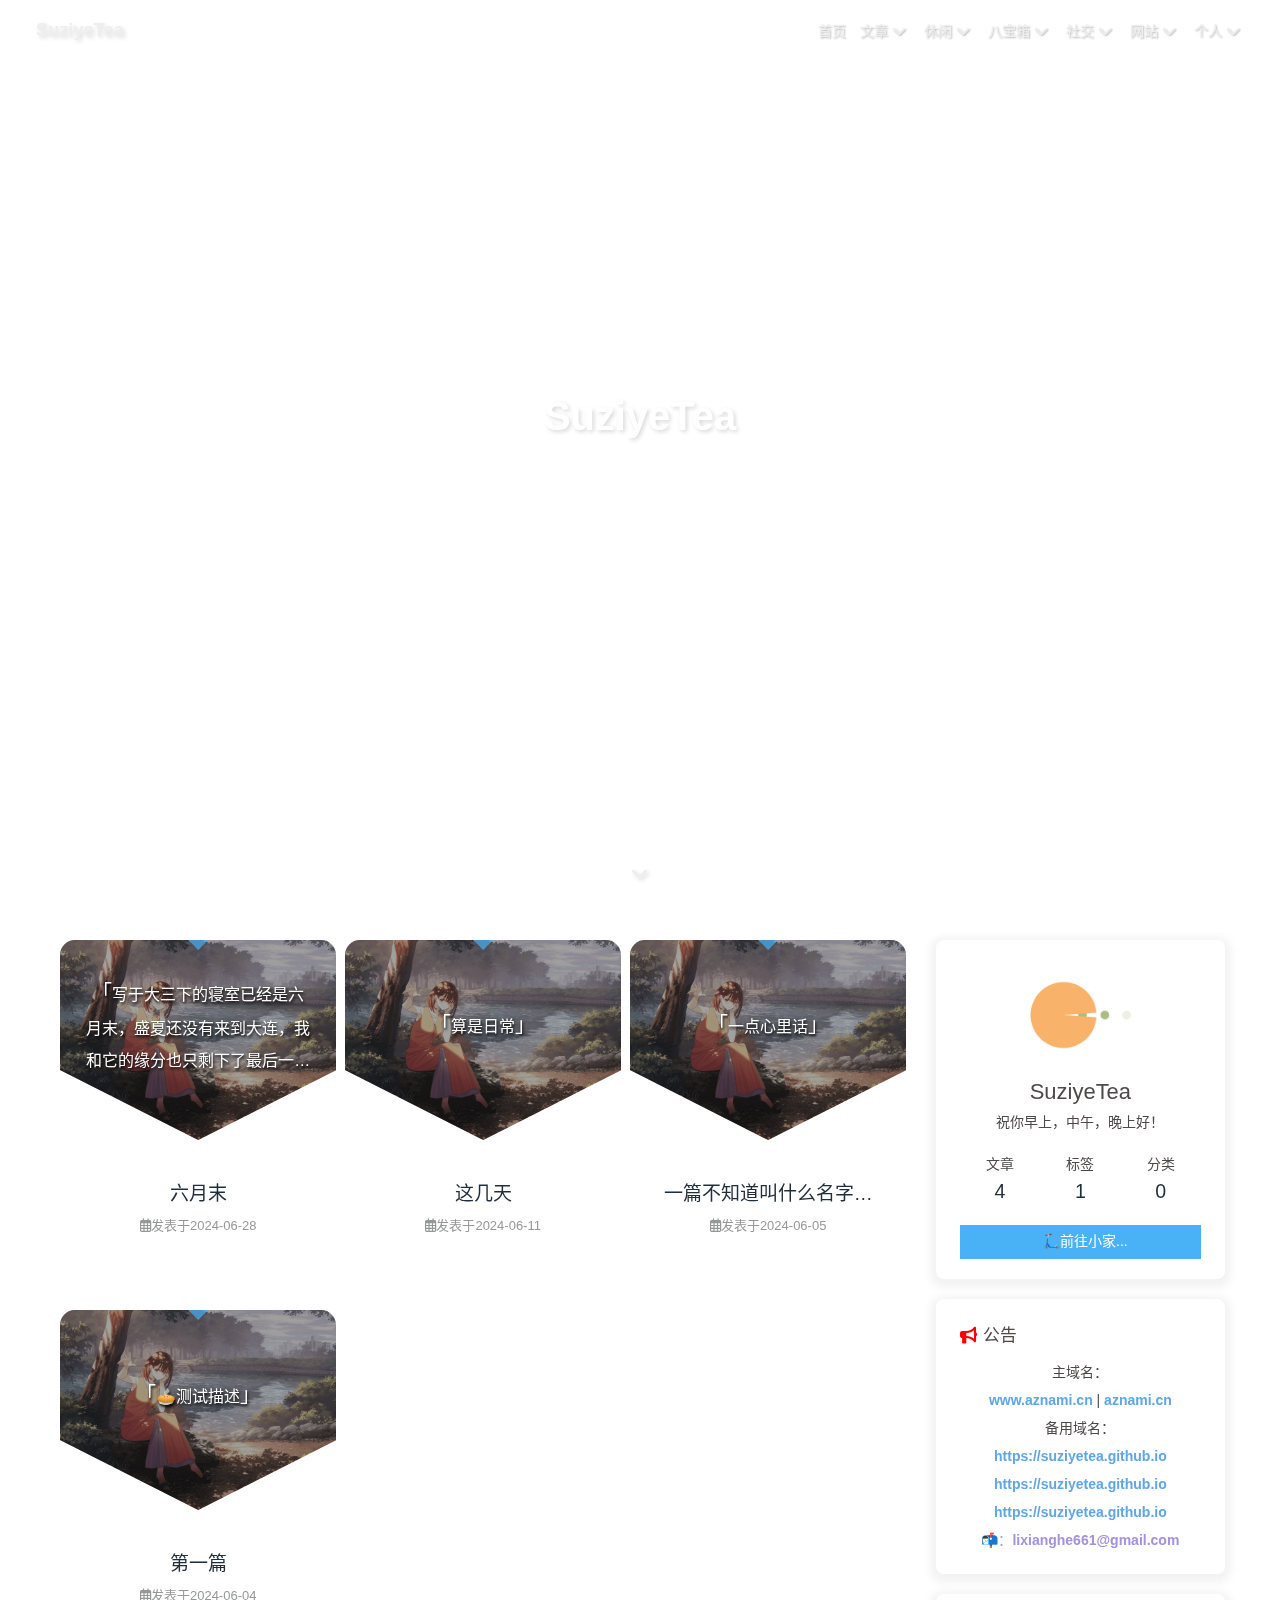
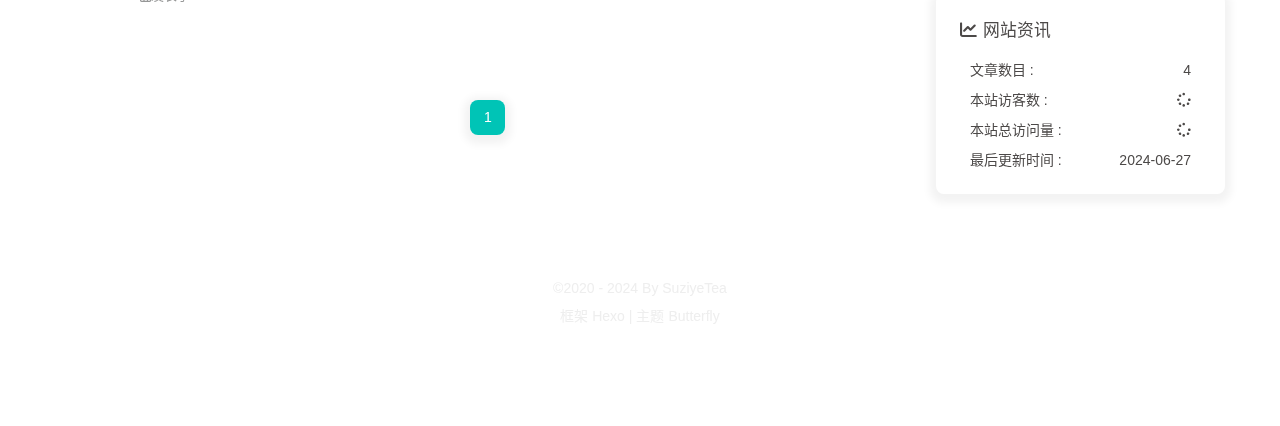
==== commit 6b37bd23: "Site updated: 2024-06-28 00:20:05" ====
--- a/index.html
+++ b/index.html
@@ -53,7 +53,7 @@
   isHome: true,
   isHighlightShrink: false,
   isToc: false,
-  postUpdate: '2024-06-27 23:52:32'
+  postUpdate: '2024-06-28 00:19:53'
 }</script><script>(win=>{
       win.saveToLocal = {
         set: (key, value, ttl) => {
@@ -150,7 +150,7 @@
         }
       }
       detectApple()
-    })(window)</script><link rel="stylesheet" href="/css/custom.css" media="defer" onload="this.media='all'"><link rel="stylesheet" href="/css/cat.css"><div id="myscoll"></div><!-- hexo injector head_end start --><link rel="stylesheet" href="https://npm.elemecdn.com/hexo-butterfly-footer-beautify@1.0.0/lib/runtime.css" media="print" onload="this.media='all'"><!-- hexo injector head_end end --><meta name="generator" content="Hexo 7.2.0"></head><body><div id="web_bg"></div><div id="sidebar"><div id="menu-mask"></div><div id="sidebar-menus"><div class="avatar-img is-center"><img src="https://tuchuang.voooe.cn/images/2024/06/03/_20240603144027.jpg" onerror="onerror=null;src='/img/friend_404.gif'" alt="avatar"/></div><div class="sidebar-site-data site-data is-center"><a href="/archives/"><div class="headline">文章</div><div class="length-num">3</div></a><a href="/tags/"><div class="headline">标签</div><div class="length-num">1</div></a><a href="/categories/"><div class="headline">分类</div><div class="length-num">0</div></a></div><hr class="custom-hr"/><div class="menus_items"><div class="menus_item"><a class="site-page" href="/"><i class="fa-fw icon-home"></i><span> 首页</span></a></div><div class="menus_item"><a class="site-page group" href="javascript:void(0);"><i class="fa-fw icon--article"></i><span> 文章</span><i class="fas fa-chevron-down"></i></a><ul class="menus_item_child"><li><a class="site-page child" href="/archives/"><i class="fa-fw icon-guidang1"></i><span> 归档</span></a></li><li><a class="site-page child" href="/tags/"><i class="fa-fw icon-sekuaibiaoqian"></i><span> 标签</span></a></li><li><a class="site-page child" href="/categories/"><i class="fa-fw icon-fenlei"></i><span> 分类</span></a></li></ul></div><div class="menus_item"><a class="site-page group" href="javascript:void(0);"><i class="fa-fw icon-pinweishenghuo"></i><span> 休闲</span><i class="fas fa-chevron-down"></i></a><ul class="menus_item_child"><li><a class="site-page child" href="/life/music/"><i class="fa-fw icon-yinle"></i><span> 八音盒</span></a></li><li><a class="site-page child" href="/life/movies/"><i class="fa-fw icon-dianying1"></i><span> 影院</span></a></li><li><a class="site-page child" href="/life/games/"><i class="fa-fw icon-youxishoubing"></i><span> 游戏</span></a></li></ul></div><div class="menus_item"><a class="site-page group" href="javascript:void(0);"><i class="fa-fw icon-xiangzi"></i><span> 八宝箱</span><i class="fas fa-chevron-down"></i></a><ul class="menus_item_child"><li><a class="site-page child" href="/box/gallery/"><i class="fa-fw icon-tubiaozhizuomoban"></i><span> 画廊</span></a></li><li><a class="site-page child" href="/box/animation/"><i class="fa-fw icon-nvwumao"></i><span> 动画</span></a></li><li><a class="site-page child" href="/box/nav/"><i class="fa-fw icon-zhifengche"></i><span> 网址导航</span></a></li></ul></div><div class="menus_item"><a class="site-page group" href="javascript:void(0);"><i class="fa-fw icon-shejiaoxinxi"></i><span> 社交</span><i class="fas fa-chevron-down"></i></a><ul class="menus_item_child"><li><a class="site-page child" href="/social/fcircle/"><i class="fa-fw icon-pengyouquan"></i><span> 朋友圈</span></a></li><li><a class="site-page child" href="/comments/"><i class="fa-fw icon-liuyan"></i><span> 留言板</span></a></li><li><a class="site-page child" href="/social/link/"><i class="fa-fw icon-lianjie"></i><span> 友人帐</span></a></li></ul></div><div class="menus_item"><a class="site-page group" href="javascript:void(0);"><i class="fa-fw icon-wangye"></i><span> 网站</span><i class="fas fa-chevron-down"></i></a><ul class="menus_item_child"><li><a class="site-page child" href="/site/census/"><i class="fa-fw icon--tongjibiao"></i><span> 网站统计</span></a></li><li><a class="site-page child" href="/site/echarts/"><i class="fa-fw icon-shujutongji1"></i><span> 文章统计</span></a></li><li><a class="site-page child" href="/site/time/"><i class="fa-fw icon-xianxingshalou"></i><span> 旧时光</span></a></li></ul></div><div class="menus_item"><a class="site-page group" href="javascript:void(0);"><i class="fa-fw icon-maoliang"></i><span> 个人</span><i class="fas fa-chevron-down"></i></a><ul class="menus_item_child"><li><a class="site-page child" href="/personal/bb/"><i class="fa-fw icon-qunliaotian"></i><span> 唠叨</span></a></li><li><a class="site-page child" href="/personal/love/"><i class="fa-fw icon-love-sign"></i><span> 恋爱小屋</span></a></li><li><a class="site-page child" href="/personal/about/"><i class="fa-fw icon-paperplane"></i><span> 关于</span></a></li></ul></div></div></div></div><div class="page" id="body-wrap"><header class="full_page" id="page-header"><nav id="nav"><span id="blog-info"><a href="/" title="SuziyeTea"><span class="site-name">SuziyeTea</span></a></span><div id="menus"><div class="menus_items"><div class="menus_item"><a class="site-page" href="/"><i class="fa-fw icon-home"></i><span> 首页</span></a></div><div class="menus_item"><a class="site-page group" href="javascript:void(0);"><i class="fa-fw icon--article"></i><span> 文章</span><i class="fas fa-chevron-down"></i></a><ul class="menus_item_child"><li><a class="site-page child" href="/archives/"><i class="fa-fw icon-guidang1"></i><span> 归档</span></a></li><li><a class="site-page child" href="/tags/"><i class="fa-fw icon-sekuaibiaoqian"></i><span> 标签</span></a></li><li><a class="site-page child" href="/categories/"><i class="fa-fw icon-fenlei"></i><span> 分类</span></a></li></ul></div><div class="menus_item"><a class="site-page group" href="javascript:void(0);"><i class="fa-fw icon-pinweishenghuo"></i><span> 休闲</span><i class="fas fa-chevron-down"></i></a><ul class="menus_item_child"><li><a class="site-page child" href="/life/music/"><i class="fa-fw icon-yinle"></i><span> 八音盒</span></a></li><li><a class="site-page child" href="/life/movies/"><i class="fa-fw icon-dianying1"></i><span> 影院</span></a></li><li><a class="site-page child" href="/life/games/"><i class="fa-fw icon-youxishoubing"></i><span> 游戏</span></a></li></ul></div><div class="menus_item"><a class="site-page group" href="javascript:void(0);"><i class="fa-fw icon-xiangzi"></i><span> 八宝箱</span><i class="fas fa-chevron-down"></i></a><ul class="menus_item_child"><li><a class="site-page child" href="/box/gallery/"><i class="fa-fw icon-tubiaozhizuomoban"></i><span> 画廊</span></a></li><li><a class="site-page child" href="/box/animation/"><i class="fa-fw icon-nvwumao"></i><span> 动画</span></a></li><li><a class="site-page child" href="/box/nav/"><i class="fa-fw icon-zhifengche"></i><span> 网址导航</span></a></li></ul></div><div class="menus_item"><a class="site-page group" href="javascript:void(0);"><i class="fa-fw icon-shejiaoxinxi"></i><span> 社交</span><i class="fas fa-chevron-down"></i></a><ul class="menus_item_child"><li><a class="site-page child" href="/social/fcircle/"><i class="fa-fw icon-pengyouquan"></i><span> 朋友圈</span></a></li><li><a class="site-page child" href="/comments/"><i class="fa-fw icon-liuyan"></i><span> 留言板</span></a></li><li><a class="site-page child" href="/social/link/"><i class="fa-fw icon-lianjie"></i><span> 友人帐</span></a></li></ul></div><div class="menus_item"><a class="site-page group" href="javascript:void(0);"><i class="fa-fw icon-wangye"></i><span> 网站</span><i class="fas fa-chevron-down"></i></a><ul class="menus_item_child"><li><a class="site-page child" href="/site/census/"><i class="fa-fw icon--tongjibiao"></i><span> 网站统计</span></a></li><li><a class="site-page child" href="/site/echarts/"><i class="fa-fw icon-shujutongji1"></i><span> 文章统计</span></a></li><li><a class="site-page child" href="/site/time/"><i class="fa-fw icon-xianxingshalou"></i><span> 旧时光</span></a></li></ul></div><div class="menus_item"><a class="site-page group" href="javascript:void(0);"><i class="fa-fw icon-maoliang"></i><span> 个人</span><i class="fas fa-chevron-down"></i></a><ul class="menus_item_child"><li><a class="site-page child" href="/personal/bb/"><i class="fa-fw icon-qunliaotian"></i><span> 唠叨</span></a></li><li><a class="site-page child" href="/personal/love/"><i class="fa-fw icon-love-sign"></i><span> 恋爱小屋</span></a></li><li><a class="site-page child" href="/personal/about/"><i class="fa-fw icon-paperplane"></i><span> 关于</span></a></li></ul></div></div><div id="toggle-menu"><a class="site-page" href="javascript:void(0);"><i class="fas fa-bars fa-fw"></i></a></div></div></nav><div id="site-info"><h1 id="site-title">SuziyeTea</h1><div id="site-subtitle"><span id="subtitle"></span></div></div><div id="scroll-down"><i class="fas fa-angle-down scroll-down-effects"></i></div></header><main class="layout" id="content-inner"><div class="recent-posts" id="recent-posts"><div class="recent-post-item"><div class="recent-post-content left"><div class="recent-post-cover"><img class="article-cover" src="/false" onerror="this.onerror=null;this.src='/img/404.jpg'" alt="这几天"></div><div class="recent-post-info"><a class="article-title" href="/2024/06/11/%E8%BF%99%E5%87%A0%E5%A4%A9/" title="这几天"><div class="article-title-link">这几天</div></a><div class="recent-post-meta">               <div class="article-meta-wrap"><span class="post-meta-date"><i class="far fa-calendar-alt"></i><span class="article-meta-label">发表于</span><time datetime="2024-06-11T14:55:42.000Z" title="发表于 2024-06-11 22:55:42">2024-06-11</time></span></div></div></div><a class="article-content" href="/2024/06/11/%E8%BF%99%E5%87%A0%E5%A4%A9/" title="这几天"><div class="article-content-text">算是日常</div></a><div class="recent-post-arrow"></div></div></div><div class="recent-post-item"><div class="recent-post-content right"><div class="recent-post-cover"><img class="article-cover" src="/false" onerror="this.onerror=null;this.src='/img/404.jpg'" alt="一篇不知道叫什么名字的文章"></div><div class="recent-post-info"><a class="article-title" href="/2024/06/05/%E4%B8%80%E7%AF%87%E4%B8%8D%E7%9F%A5%E9%81%93%E5%8F%AB%E4%BB%80%E4%B9%88%E5%90%8D%E5%AD%97%E7%9A%84%E6%96%87%E7%AB%A0/" title="一篇不知道叫什么名字的文章"><div class="article-title-link">一篇不知道叫什么名字的文章</div></a><div class="recent-post-meta">               <div class="article-meta-wrap"><span class="post-meta-date"><i class="far fa-calendar-alt"></i><span class="article-meta-label">发表于</span><time datetime="2024-06-05T05:07:24.000Z" title="发表于 2024-06-05 13:07:24">2024-06-05</time></span></div></div></div><a class="article-content" href="/2024/06/05/%E4%B8%80%E7%AF%87%E4%B8%8D%E7%9F%A5%E9%81%93%E5%8F%AB%E4%BB%80%E4%B9%88%E5%90%8D%E5%AD%97%E7%9A%84%E6%96%87%E7%AB%A0/" title="一篇不知道叫什么名字的文章"><div class="article-content-text">一点心里话</div></a><div class="recent-post-arrow"></div></div></div><div class="recent-post-item"><div class="recent-post-content left"><div class="recent-post-cover"><img class="article-cover" src="/false" onerror="this.onerror=null;this.src='/img/404.jpg'" alt="第一篇"></div><div class="recent-post-info"><a class="article-title" href="/2024/06/04/%E7%AC%AC%E4%B8%80%E7%AF%87/" title="第一篇"><div class="article-title-link">第一篇</div></a><div class="recent-post-meta">               <div class="article-meta-wrap"><span class="post-meta-date"><i class="far fa-calendar-alt"></i><span class="article-meta-label">发表于</span><time datetime="2024-06-04T07:35:24.000Z" title="发表于 2024-06-04 15:35:24">2024-06-04</time></span></div></div></div><a class="article-content" href="/2024/06/04/%E7%AC%AC%E4%B8%80%E7%AF%87/" title="第一篇"><div class="article-content-text">🥧测试描述</div></a><div class="recent-post-arrow"></div></div></div><nav id="pagination"><div class="pagination"><span class="page-number current">1</span></div></nav></div><div class="aside-content" id="aside-content"><div class="card-widget card-info"><div class="is-center"><div class="avatar-img"><img src="https://tuchuang.voooe.cn/images/2024/06/03/_20240603144027.jpg" onerror="this.onerror=null;this.src='/img/friend_404.gif'" alt="avatar"/></div><div class="author-info__name">SuziyeTea</div><div class="author-info__description">祝你早上，中午，晚上好！</div></div><div class="card-info-data site-data is-center"><a href="/archives/"><div class="headline">文章</div><div class="length-num">3</div></a><a href="/tags/"><div class="headline">标签</div><div class="length-num">1</div></a><a href="/categories/"><div class="headline">分类</div><div class="length-num">0</div></a></div><a id="card-info-btn" target="_blank" rel="noopener" href="https://github.com/suziyetea/"><i></i><span>🛴前往小家...</span></a></div><div class="card-widget card-announcement"><div class="item-headline"><i class="fas fa-bullhorn fa-shake"></i><span>公告</span></div><div class="announcement_content"><center>主域名：<br><a href="www.aznami.cn"><b><font color="#5ea6e5">www.aznami.cn</font></b></a>&nbsp;|&nbsp;<a href="aznami.cn"><b><font color="#5ea6e5">aznami.cn</font></b></a><br>备用域名：<br><a target="_blank" rel="noopener" href="https://suziyetea.github.io"><b><font color="#5ea6e5">https://suziyetea.github.io</font></b></a><br><a target="_blank" rel="noopener" href="https://suziyetea.github.io"><b><font color="#5ea6e5">https://suziyetea.github.io</font></b></a><br><a target="_blank" rel="noopener" href="https://suziyetea.github.io"><b><font color="#5ea6e5">https://suziyetea.github.io</font></b></a><br><a href="mailto:lixianghe661@gmail.com">📬：<b><font color="#a591e0">lixianghe661@gmail.com</font></b></a></center></div></div><div class="sticky_layout"><div class="card-widget card-webinfo"><div class="item-headline"><i class="fas fa-chart-line"></i><span>网站资讯</span></div><div class="webinfo"><div class="webinfo-item"><div class="item-name">文章数目 :</div><div class="item-count">3</div></div><div class="webinfo-item"><div class="item-name">本站访客数 :</div><div class="item-count" id="busuanzi_value_site_uv"><i class="fa-solid fa-spinner fa-spin"></i></div></div><div class="webinfo-item"><div class="item-name">本站总访问量 :</div><div class="item-count" id="busuanzi_value_site_pv"><i class="fa-solid fa-spinner fa-spin"></i></div></div><div class="webinfo-item"><div class="item-name">最后更新时间 :</div><div class="item-count" id="last-push-date" data-lastPushDate="2024-06-27T15:52:32.131Z"><i class="fa-solid fa-spinner fa-spin"></i></div></div></div></div></div></div></main><footer id="footer"><div id="footer-wrap"><div class="copyright">&copy;2020 - 2024 By SuziyeTea</div><div class="framework-info"><span>框架 </span><a target="_blank" rel="noopener" href="https://hexo.io">Hexo</a><span class="footer-separator">|</span><span>主题 </span><a target="_blank" rel="noopener" href="https://github.com/jerryc127/hexo-theme-butterfly">Butterfly</a></div></div></footer></div><div id="rightside"><div id="rightside-config-hide"><button id="darkmode" type="button" title="浅色和深色模式转换"><i class="fas fa-adjust"></i></button><button id="hide-aside-btn" type="button" title="单栏和双栏切换"><i class="fas fa-arrows-alt-h"></i></button></div><div id="rightside-config-show"><button id="rightside-config" type="button" title="设置"><i class="fas fa-cog fa-spin"></i></button><button id="go-up" type="button" title="回到顶部"><span class="scroll-percent"></span><i class="fas fa-arrow-up"></i></button></div></div><div><script src="/js/utils.js?v=4.13.0"></script><script src="/js/main.js?v=4.13.0"></script><script src="https://cdn.jsdelivr.net/npm/@fancyapps/ui@5.0.33/dist/fancybox/fancybox.umd.min.js"></script><div class="js-pjax"><script>window.typedJSFn = {
+    })(window)</script><link rel="stylesheet" href="/css/custom.css" media="defer" onload="this.media='all'"><link rel="stylesheet" href="/css/cat.css"><div id="myscoll"></div><!-- hexo injector head_end start --><link rel="stylesheet" href="https://npm.elemecdn.com/hexo-butterfly-footer-beautify@1.0.0/lib/runtime.css" media="print" onload="this.media='all'"><!-- hexo injector head_end end --><meta name="generator" content="Hexo 7.2.0"></head><body><div id="web_bg"></div><div id="sidebar"><div id="menu-mask"></div><div id="sidebar-menus"><div class="avatar-img is-center"><img src="https://tuchuang.voooe.cn/images/2024/06/03/_20240603144027.jpg" onerror="onerror=null;src='/img/friend_404.gif'" alt="avatar"/></div><div class="sidebar-site-data site-data is-center"><a href="/archives/"><div class="headline">文章</div><div class="length-num">4</div></a><a href="/tags/"><div class="headline">标签</div><div class="length-num">1</div></a><a href="/categories/"><div class="headline">分类</div><div class="length-num">0</div></a></div><hr class="custom-hr"/><div class="menus_items"><div class="menus_item"><a class="site-page" href="/"><i class="fa-fw icon-home"></i><span> 首页</span></a></div><div class="menus_item"><a class="site-page group" href="javascript:void(0);"><i class="fa-fw icon--article"></i><span> 文章</span><i class="fas fa-chevron-down"></i></a><ul class="menus_item_child"><li><a class="site-page child" href="/archives/"><i class="fa-fw icon-guidang1"></i><span> 归档</span></a></li><li><a class="site-page child" href="/tags/"><i class="fa-fw icon-sekuaibiaoqian"></i><span> 标签</span></a></li><li><a class="site-page child" href="/categories/"><i class="fa-fw icon-fenlei"></i><span> 分类</span></a></li></ul></div><div class="menus_item"><a class="site-page group" href="javascript:void(0);"><i class="fa-fw icon-pinweishenghuo"></i><span> 休闲</span><i class="fas fa-chevron-down"></i></a><ul class="menus_item_child"><li><a class="site-page child" href="/life/music/"><i class="fa-fw icon-yinle"></i><span> 八音盒</span></a></li><li><a class="site-page child" href="/life/movies/"><i class="fa-fw icon-dianying1"></i><span> 影院</span></a></li><li><a class="site-page child" href="/life/games/"><i class="fa-fw icon-youxishoubing"></i><span> 游戏</span></a></li></ul></div><div class="menus_item"><a class="site-page group" href="javascript:void(0);"><i class="fa-fw icon-xiangzi"></i><span> 八宝箱</span><i class="fas fa-chevron-down"></i></a><ul class="menus_item_child"><li><a class="site-page child" href="/box/gallery/"><i class="fa-fw icon-tubiaozhizuomoban"></i><span> 画廊</span></a></li><li><a class="site-page child" href="/box/animation/"><i class="fa-fw icon-nvwumao"></i><span> 动画</span></a></li><li><a class="site-page child" href="/box/nav/"><i class="fa-fw icon-zhifengche"></i><span> 网址导航</span></a></li></ul></div><div class="menus_item"><a class="site-page group" href="javascript:void(0);"><i class="fa-fw icon-shejiaoxinxi"></i><span> 社交</span><i class="fas fa-chevron-down"></i></a><ul class="menus_item_child"><li><a class="site-page child" href="/social/fcircle/"><i class="fa-fw icon-pengyouquan"></i><span> 朋友圈</span></a></li><li><a class="site-page child" href="/comments/"><i class="fa-fw icon-liuyan"></i><span> 留言板</span></a></li><li><a class="site-page child" href="/social/link/"><i class="fa-fw icon-lianjie"></i><span> 友人帐</span></a></li></ul></div><div class="menus_item"><a class="site-page group" href="javascript:void(0);"><i class="fa-fw icon-wangye"></i><span> 网站</span><i class="fas fa-chevron-down"></i></a><ul class="menus_item_child"><li><a class="site-page child" href="/site/census/"><i class="fa-fw icon--tongjibiao"></i><span> 网站统计</span></a></li><li><a class="site-page child" href="/site/echarts/"><i class="fa-fw icon-shujutongji1"></i><span> 文章统计</span></a></li><li><a class="site-page child" href="/site/time/"><i class="fa-fw icon-xianxingshalou"></i><span> 旧时光</span></a></li></ul></div><div class="menus_item"><a class="site-page group" href="javascript:void(0);"><i class="fa-fw icon-maoliang"></i><span> 个人</span><i class="fas fa-chevron-down"></i></a><ul class="menus_item_child"><li><a class="site-page child" href="/personal/bb/"><i class="fa-fw icon-qunliaotian"></i><span> 唠叨</span></a></li><li><a class="site-page child" href="/personal/love/"><i class="fa-fw icon-love-sign"></i><span> 恋爱小屋</span></a></li><li><a class="site-page child" href="/personal/about/"><i class="fa-fw icon-paperplane"></i><span> 关于</span></a></li></ul></div></div></div></div><div class="page" id="body-wrap"><header class="full_page" id="page-header"><nav id="nav"><span id="blog-info"><a href="/" title="SuziyeTea"><span class="site-name">SuziyeTea</span></a></span><div id="menus"><div class="menus_items"><div class="menus_item"><a class="site-page" href="/"><i class="fa-fw icon-home"></i><span> 首页</span></a></div><div class="menus_item"><a class="site-page group" href="javascript:void(0);"><i class="fa-fw icon--article"></i><span> 文章</span><i class="fas fa-chevron-down"></i></a><ul class="menus_item_child"><li><a class="site-page child" href="/archives/"><i class="fa-fw icon-guidang1"></i><span> 归档</span></a></li><li><a class="site-page child" href="/tags/"><i class="fa-fw icon-sekuaibiaoqian"></i><span> 标签</span></a></li><li><a class="site-page child" href="/categories/"><i class="fa-fw icon-fenlei"></i><span> 分类</span></a></li></ul></div><div class="menus_item"><a class="site-page group" href="javascript:void(0);"><i class="fa-fw icon-pinweishenghuo"></i><span> 休闲</span><i class="fas fa-chevron-down"></i></a><ul class="menus_item_child"><li><a class="site-page child" href="/life/music/"><i class="fa-fw icon-yinle"></i><span> 八音盒</span></a></li><li><a class="site-page child" href="/life/movies/"><i class="fa-fw icon-dianying1"></i><span> 影院</span></a></li><li><a class="site-page child" href="/life/games/"><i class="fa-fw icon-youxishoubing"></i><span> 游戏</span></a></li></ul></div><div class="menus_item"><a class="site-page group" href="javascript:void(0);"><i class="fa-fw icon-xiangzi"></i><span> 八宝箱</span><i class="fas fa-chevron-down"></i></a><ul class="menus_item_child"><li><a class="site-page child" href="/box/gallery/"><i class="fa-fw icon-tubiaozhizuomoban"></i><span> 画廊</span></a></li><li><a class="site-page child" href="/box/animation/"><i class="fa-fw icon-nvwumao"></i><span> 动画</span></a></li><li><a class="site-page child" href="/box/nav/"><i class="fa-fw icon-zhifengche"></i><span> 网址导航</span></a></li></ul></div><div class="menus_item"><a class="site-page group" href="javascript:void(0);"><i class="fa-fw icon-shejiaoxinxi"></i><span> 社交</span><i class="fas fa-chevron-down"></i></a><ul class="menus_item_child"><li><a class="site-page child" href="/social/fcircle/"><i class="fa-fw icon-pengyouquan"></i><span> 朋友圈</span></a></li><li><a class="site-page child" href="/comments/"><i class="fa-fw icon-liuyan"></i><span> 留言板</span></a></li><li><a class="site-page child" href="/social/link/"><i class="fa-fw icon-lianjie"></i><span> 友人帐</span></a></li></ul></div><div class="menus_item"><a class="site-page group" href="javascript:void(0);"><i class="fa-fw icon-wangye"></i><span> 网站</span><i class="fas fa-chevron-down"></i></a><ul class="menus_item_child"><li><a class="site-page child" href="/site/census/"><i class="fa-fw icon--tongjibiao"></i><span> 网站统计</span></a></li><li><a class="site-page child" href="/site/echarts/"><i class="fa-fw icon-shujutongji1"></i><span> 文章统计</span></a></li><li><a class="site-page child" href="/site/time/"><i class="fa-fw icon-xianxingshalou"></i><span> 旧时光</span></a></li></ul></div><div class="menus_item"><a class="site-page group" href="javascript:void(0);"><i class="fa-fw icon-maoliang"></i><span> 个人</span><i class="fas fa-chevron-down"></i></a><ul class="menus_item_child"><li><a class="site-page child" href="/personal/bb/"><i class="fa-fw icon-qunliaotian"></i><span> 唠叨</span></a></li><li><a class="site-page child" href="/personal/love/"><i class="fa-fw icon-love-sign"></i><span> 恋爱小屋</span></a></li><li><a class="site-page child" href="/personal/about/"><i class="fa-fw icon-paperplane"></i><span> 关于</span></a></li></ul></div></div><div id="toggle-menu"><a class="site-page" href="javascript:void(0);"><i class="fas fa-bars fa-fw"></i></a></div></div></nav><div id="site-info"><h1 id="site-title">SuziyeTea</h1><div id="site-subtitle"><span id="subtitle"></span></div></div><div id="scroll-down"><i class="fas fa-angle-down scroll-down-effects"></i></div></header><main class="layout" id="content-inner"><div class="recent-posts" id="recent-posts"><div class="recent-post-item"><div class="recent-post-content left"><div class="recent-post-cover"><img class="article-cover" src="/false" onerror="this.onerror=null;this.src='/img/404.jpg'" alt="六月末"></div><div class="recent-post-info"><a class="article-title" href="/2024/06/28/%E5%85%AD%E6%9C%88%E6%9C%AB/" title="六月末"><div class="article-title-link">六月末</div></a><div class="recent-post-meta">               <div class="article-meta-wrap"><span class="post-meta-date"><i class="far fa-calendar-alt"></i><span class="article-meta-label">发表于</span><time datetime="2024-06-27T16:18:24.000Z" title="发表于 2024-06-28 00:18:24">2024-06-28</time></span></div></div></div><a class="article-content" href="/2024/06/28/%E5%85%AD%E6%9C%88%E6%9C%AB/" title="六月末"><div class="article-content-text">写于大三下的寝室已经是六月末，盛夏还没有来到大连，我和它的缘分也只剩下了最后一年的时间。我对这座城市的印象很不错，在这里遇到了很多有意思的人，体验到了我生命中最后的一段学生生活，我对此十分的感激。这段时间一直忙着练吉他，组乐队，嗯，可以把毕业前要做的事上面的一项划掉了。说实话，我一直想学一项技能，小时候报过不少兴趣班，但没有一个坚持的下来，有时挺怕朋友问：欸，你会这么多东西啊。其实我会的就这么多，再问就露馅了。是的，吉他我初中时候就学过，但我天生手就比常人要小好几号，连女同学的手都比我大。于是后续就是买了把烧火棍木吉他就扔一边了。还没开始多长时间就结束了，其余的兴趣爱好也大抵如此。前几天看了几个乐队动漫，又想到我喜欢了很长时间的摇滚乐，突然想到我还有练过吉他的经历，又不想在没有课程的时候在床上躺尸打游戏，遂把其加入列表。现在已经练了一段时间，自吹自擂的说还算不错，手虽然小几号，但还算灵巧，柔韧性也不错，应该不会半途而废了。还有不少要说的，电脑没电了，今天先这样吧。BGM:焦虑抑制剂——惘闻长白山粗支                                             ...</div></a><div class="recent-post-arrow"></div></div></div><div class="recent-post-item"><div class="recent-post-content right"><div class="recent-post-cover"><img class="article-cover" src="/false" onerror="this.onerror=null;this.src='/img/404.jpg'" alt="这几天"></div><div class="recent-post-info"><a class="article-title" href="/2024/06/11/%E8%BF%99%E5%87%A0%E5%A4%A9/" title="这几天"><div class="article-title-link">这几天</div></a><div class="recent-post-meta">               <div class="article-meta-wrap"><span class="post-meta-date"><i class="far fa-calendar-alt"></i><span class="article-meta-label">发表于</span><time datetime="2024-06-11T14:55:42.000Z" title="发表于 2024-06-11 22:55:42">2024-06-11</time></span></div></div></div><a class="article-content" href="/2024/06/11/%E8%BF%99%E5%87%A0%E5%A4%A9/" title="这几天"><div class="article-content-text">算是日常</div></a><div class="recent-post-arrow"></div></div></div><div class="recent-post-item"><div class="recent-post-content left"><div class="recent-post-cover"><img class="article-cover" src="/false" onerror="this.onerror=null;this.src='/img/404.jpg'" alt="一篇不知道叫什么名字的文章"></div><div class="recent-post-info"><a class="article-title" href="/2024/06/05/%E4%B8%80%E7%AF%87%E4%B8%8D%E7%9F%A5%E9%81%93%E5%8F%AB%E4%BB%80%E4%B9%88%E5%90%8D%E5%AD%97%E7%9A%84%E6%96%87%E7%AB%A0/" title="一篇不知道叫什么名字的文章"><div class="article-title-link">一篇不知道叫什么名字的文章</div></a><div class="recent-post-meta">               <div class="article-meta-wrap"><span class="post-meta-date"><i class="far fa-calendar-alt"></i><span class="article-meta-label">发表于</span><time datetime="2024-06-05T05:07:24.000Z" title="发表于 2024-06-05 13:07:24">2024-06-05</time></span></div></div></div><a class="article-content" href="/2024/06/05/%E4%B8%80%E7%AF%87%E4%B8%8D%E7%9F%A5%E9%81%93%E5%8F%AB%E4%BB%80%E4%B9%88%E5%90%8D%E5%AD%97%E7%9A%84%E6%96%87%E7%AB%A0/" title="一篇不知道叫什么名字的文章"><div class="article-content-text">一点心里话</div></a><div class="recent-post-arrow"></div></div></div><div class="recent-post-item"><div class="recent-post-content right"><div class="recent-post-cover"><img class="article-cover" src="/false" onerror="this.onerror=null;this.src='/img/404.jpg'" alt="第一篇"></div><div class="recent-post-info"><a class="article-title" href="/2024/06/04/%E7%AC%AC%E4%B8%80%E7%AF%87/" title="第一篇"><div class="article-title-link">第一篇</div></a><div class="recent-post-meta">               <div class="article-meta-wrap"><span class="post-meta-date"><i class="far fa-calendar-alt"></i><span class="article-meta-label">发表于</span><time datetime="2024-06-04T07:35:24.000Z" title="发表于 2024-06-04 15:35:24">2024-06-04</time></span></div></div></div><a class="article-content" href="/2024/06/04/%E7%AC%AC%E4%B8%80%E7%AF%87/" title="第一篇"><div class="article-content-text">🥧测试描述</div></a><div class="recent-post-arrow"></div></div></div><nav id="pagination"><div class="pagination"><span class="page-number current">1</span></div></nav></div><div class="aside-content" id="aside-content"><div class="card-widget card-info"><div class="is-center"><div class="avatar-img"><img src="https://tuchuang.voooe.cn/images/2024/06/03/_20240603144027.jpg" onerror="this.onerror=null;this.src='/img/friend_404.gif'" alt="avatar"/></div><div class="author-info__name">SuziyeTea</div><div class="author-info__description">祝你早上，中午，晚上好！</div></div><div class="card-info-data site-data is-center"><a href="/archives/"><div class="headline">文章</div><div class="length-num">4</div></a><a href="/tags/"><div class="headline">标签</div><div class="length-num">1</div></a><a href="/categories/"><div class="headline">分类</div><div class="length-num">0</div></a></div><a id="card-info-btn" target="_blank" rel="noopener" href="https://github.com/suziyetea/"><i></i><span>🛴前往小家...</span></a></div><div class="card-widget card-announcement"><div class="item-headline"><i class="fas fa-bullhorn fa-shake"></i><span>公告</span></div><div class="announcement_content"><center>主域名：<br><a href="www.aznami.cn"><b><font color="#5ea6e5">www.aznami.cn</font></b></a>&nbsp;|&nbsp;<a href="aznami.cn"><b><font color="#5ea6e5">aznami.cn</font></b></a><br>备用域名：<br><a target="_blank" rel="noopener" href="https://suziyetea.github.io"><b><font color="#5ea6e5">https://suziyetea.github.io</font></b></a><br><a target="_blank" rel="noopener" href="https://suziyetea.github.io"><b><font color="#5ea6e5">https://suziyetea.github.io</font></b></a><br><a target="_blank" rel="noopener" href="https://suziyetea.github.io"><b><font color="#5ea6e5">https://suziyetea.github.io</font></b></a><br><a href="mailto:lixianghe661@gmail.com">📬：<b><font color="#a591e0">lixianghe661@gmail.com</font></b></a></center></div></div><div class="sticky_layout"><div class="card-widget card-webinfo"><div class="item-headline"><i class="fas fa-chart-line"></i><span>网站资讯</span></div><div class="webinfo"><div class="webinfo-item"><div class="item-name">文章数目 :</div><div class="item-count">4</div></div><div class="webinfo-item"><div class="item-name">本站访客数 :</div><div class="item-count" id="busuanzi_value_site_uv"><i class="fa-solid fa-spinner fa-spin"></i></div></div><div class="webinfo-item"><div class="item-name">本站总访问量 :</div><div class="item-count" id="busuanzi_value_site_pv"><i class="fa-solid fa-spinner fa-spin"></i></div></div><div class="webinfo-item"><div class="item-name">最后更新时间 :</div><div class="item-count" id="last-push-date" data-lastPushDate="2024-06-27T16:19:53.944Z"><i class="fa-solid fa-spinner fa-spin"></i></div></div></div></div></div></div></main><footer id="footer"><div id="footer-wrap"><div class="copyright">&copy;2020 - 2024 By SuziyeTea</div><div class="framework-info"><span>框架 </span><a target="_blank" rel="noopener" href="https://hexo.io">Hexo</a><span class="footer-separator">|</span><span>主题 </span><a target="_blank" rel="noopener" href="https://github.com/jerryc127/hexo-theme-butterfly">Butterfly</a></div></div></footer></div><div id="rightside"><div id="rightside-config-hide"><button id="darkmode" type="button" title="浅色和深色模式转换"><i class="fas fa-adjust"></i></button><button id="hide-aside-btn" type="button" title="单栏和双栏切换"><i class="fas fa-arrows-alt-h"></i></button></div><div id="rightside-config-show"><button id="rightside-config" type="button" title="设置"><i class="fas fa-cog fa-spin"></i></button><button id="go-up" type="button" title="回到顶部"><span class="scroll-percent"></span><i class="fas fa-arrow-up"></i></button></div></div><div><script src="/js/utils.js?v=4.13.0"></script><script src="/js/main.js?v=4.13.0"></script><script src="https://cdn.jsdelivr.net/npm/@fancyapps/ui@5.0.33/dist/fancybox/fancybox.umd.min.js"></script><div class="js-pjax"><script>window.typedJSFn = {
   init: (str) => {
     window.typed = new Typed('#subtitle', Object.assign({
       strings: str,
